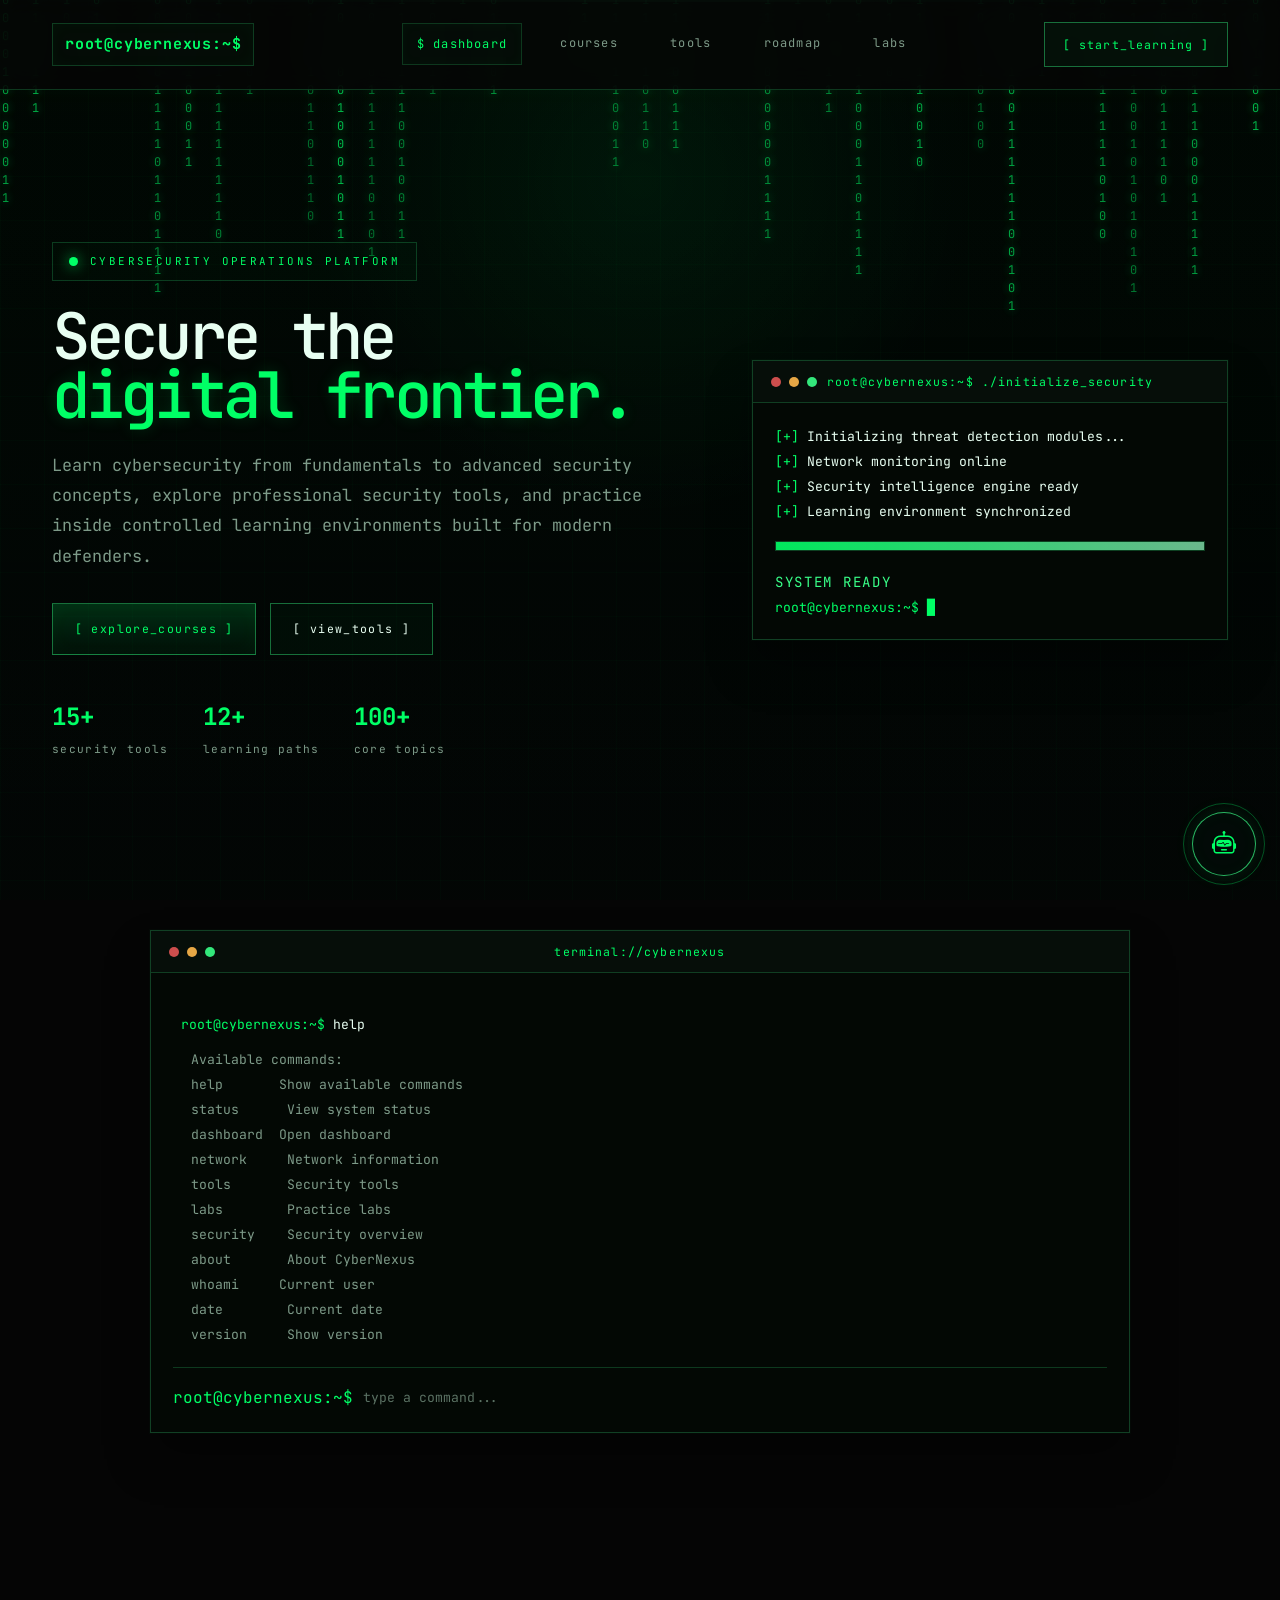
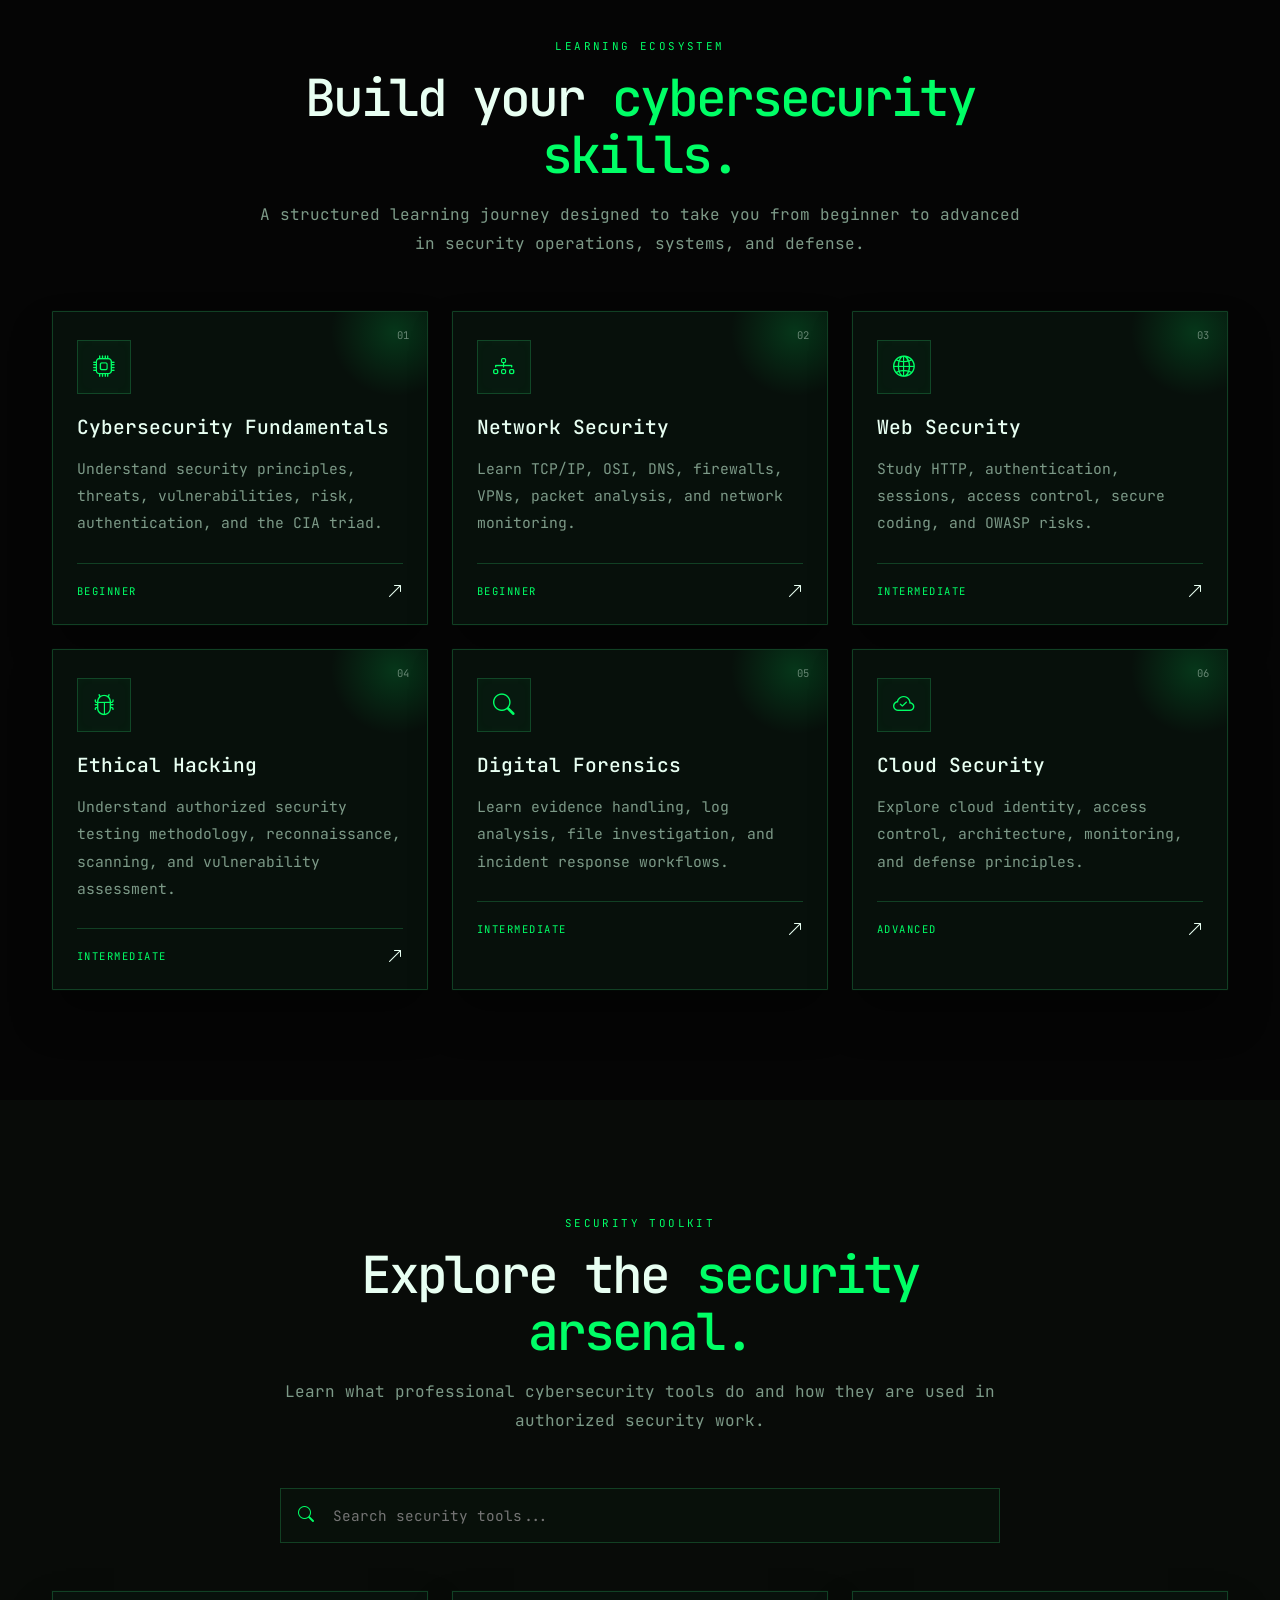
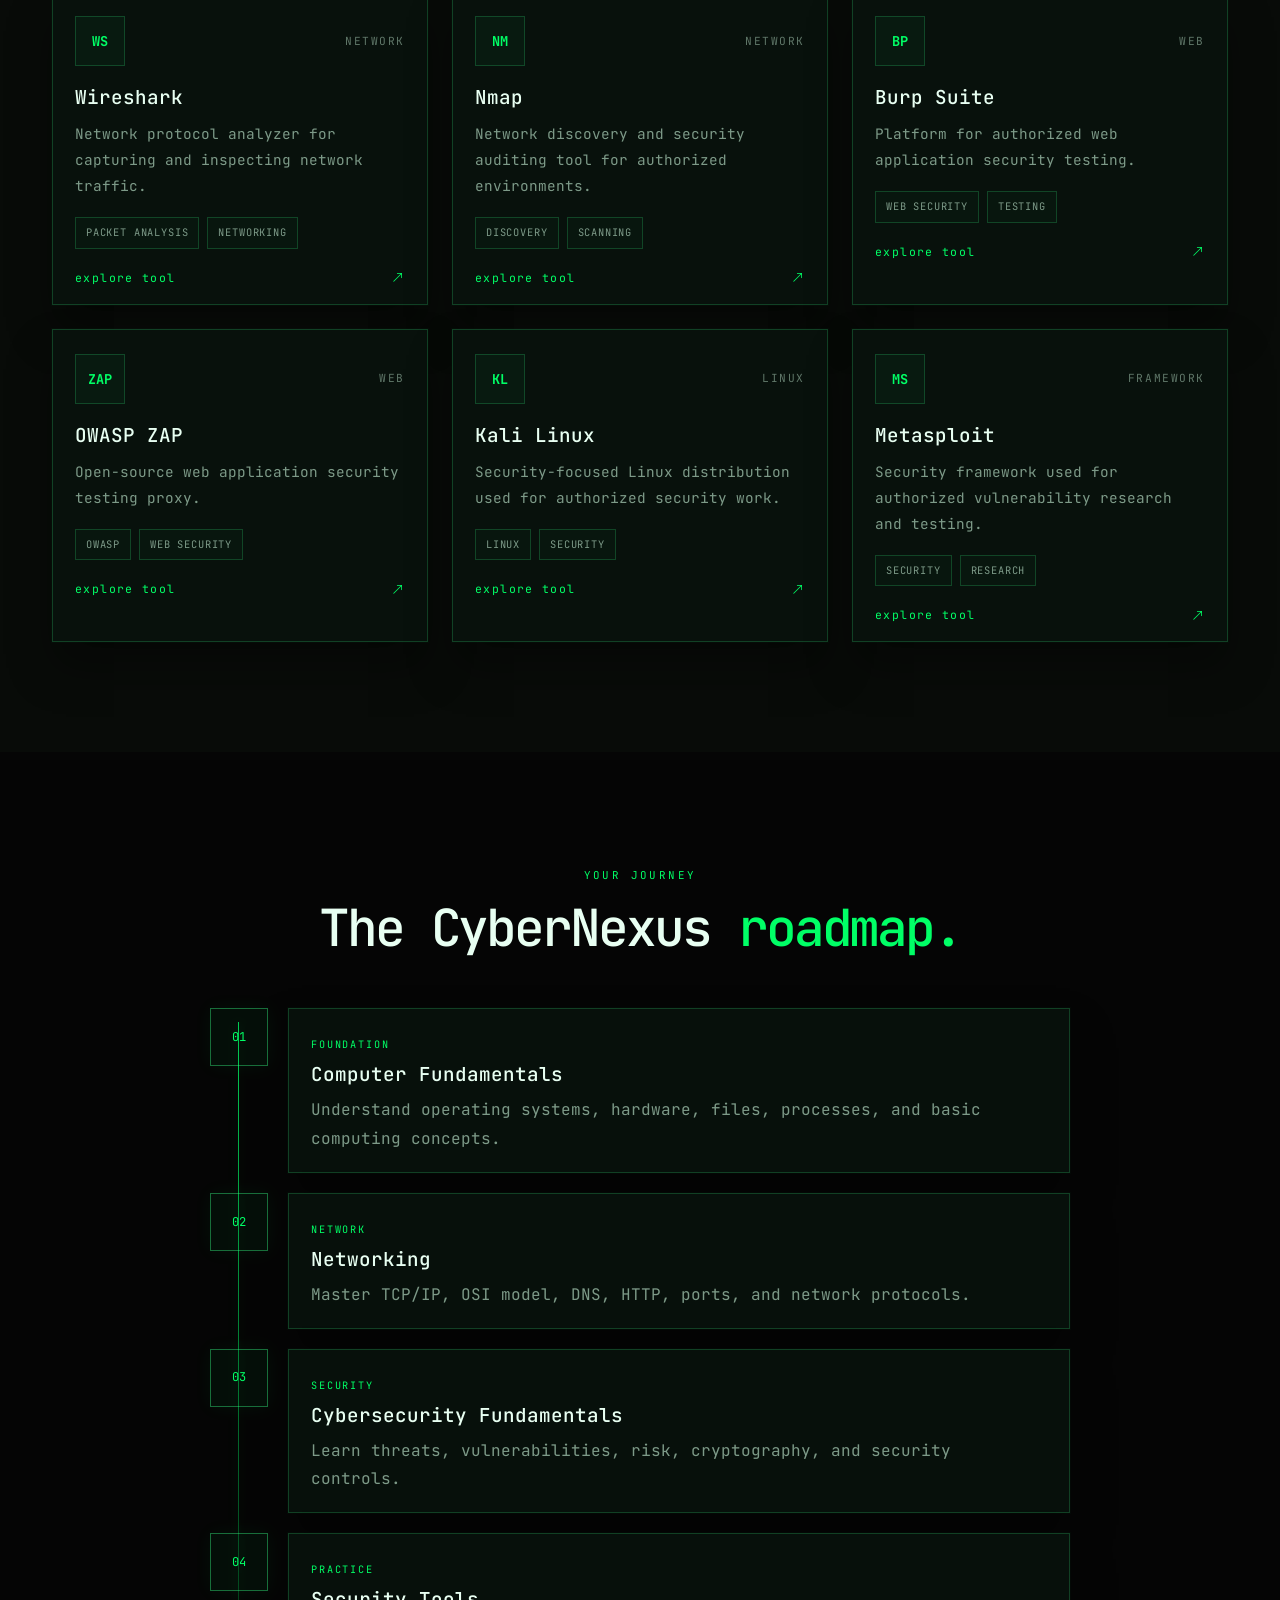
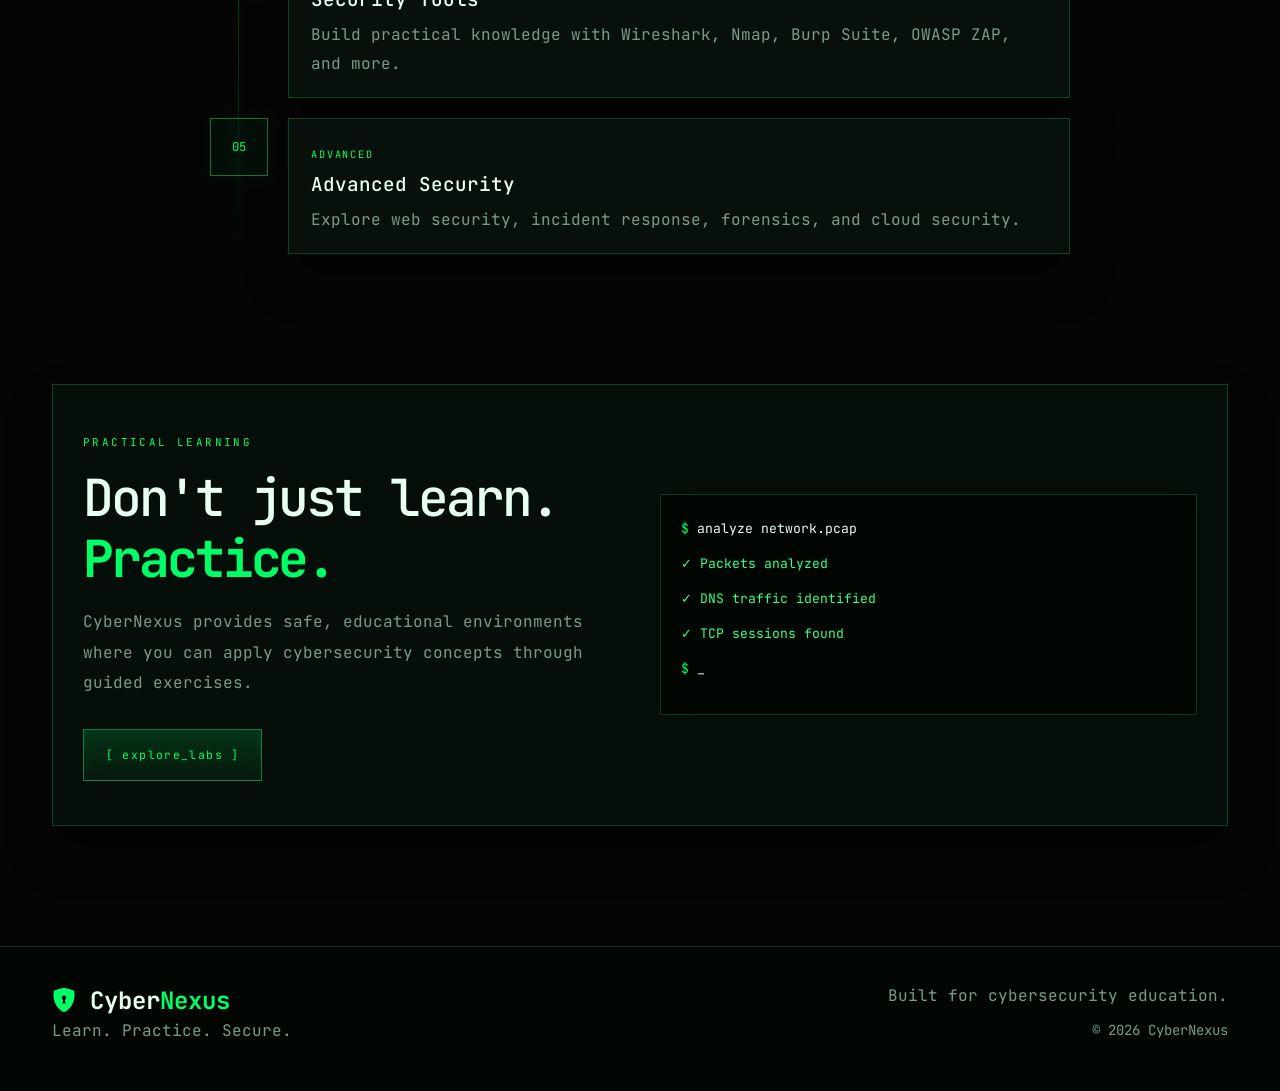
==== index.html @ 52efb556 "first commit" ====
﻿<!DOCTYPE html>
<html lang="en">

<head>
    <meta charset="UTF-8">
    <meta name="viewport" content="width=device-width, initial-scale=1.0">
    <title>CyberNexus | Cybersecurity Terminal</title>

    <link href="https://cdn.jsdelivr.net/npm/bootstrap@5.3.3/dist/css/bootstrap.min.css" rel="stylesheet">
    <link rel="stylesheet" href="https://cdn.jsdelivr.net/npm/bootstrap-icons@1.11.3/font/bootstrap-icons.min.css">
    <link rel="preconnect" href="https://fonts.googleapis.com">
    <link rel="preconnect" href="https://fonts.gstatic.com" crossorigin>
    <link href="https://fonts.googleapis.com/css2?family=JetBrains+Mono:wght@400;500;600;700;800&display=swap" rel="stylesheet">
    <link rel="stylesheet" href="style.css">
</head>

<body>
    <div id="binary-rain"></div>
    <div class="background-grid"></div>
    <div class="scan-line"></div>

    <div class="ai-bot-container">
        <button class="ai-bot-button" id="aiBotButton" aria-label="Open CyberNexus AI">
            <div class="bot-pulse"></div>
            <i class="bi bi-robot"></i>
        </button>

        <div class="ai-chat-box" id="aiChatBox">
            <div class="ai-header">
                <div class="ai-profile">
                    <div class="ai-avatar"><i class="bi bi-robot"></i></div>
                    <div>
                        <strong>CyberNexus AI</strong>
                        <small>● Online</small>
                    </div>
                </div>
                <button id="closeAI" aria-label="Close AI chat">×</button>
            </div>

            <div class="ai-messages" id="aiMessages">
                <div class="ai-message bot-message">
                    <div class="message-icon"><i class="bi bi-shield-check"></i></div>
                    <div>
                        <p>Hello, Cyber Warrior! 🛡️</p>
                        <span>I\'m CyberNexus AI. Ask me anything about cybersecurity.</span>
                    </div>
                </div>
            </div>

            <div class="ai-suggestions">
                <button type="button" onclick="askAI('What is cybersecurity?')">Cybersecurity?</button>
                <button type="button" onclick="askAI('Explain Wireshark')">Wireshark</button>
                <button type="button" onclick="askAI('What is ethical hacking?')">Ethical Hacking</button>
            </div>

            <div class="ai-input-area">
                <input type="text" id="aiInput" placeholder="Ask CyberNexus AI..." aria-label="Ask CyberNexus AI">
                <button type="button" onclick="sendAIMessage()" aria-label="Send message"><i class="bi bi-send-fill"></i></button>
            </div>
        </div>
    </div>

    <nav class="cyber-navbar navbar navbar-expand-lg fixed-top">
        <div class="container terminal-nav-shell">
            <a class="navbar-brand" href="#home" aria-label="CyberNexus home">
                <span class="brand-shell">root@cybernexus:~$</span>
            </a>

            <button class="navbar-toggler" type="button" data-bs-toggle="collapse" data-bs-target="#mainNav" aria-label="Toggle navigation">
                <i class="bi bi-terminal-fill"></i>
            </button>

            <div class="collapse navbar-collapse" id="mainNav">
                <ul class="navbar-nav mx-auto">
                    <li class="nav-item"><a class="nav-link active" href="#home">dashboard</a></li>
                    <li class="nav-item"><a class="nav-link" href="#courses">courses</a></li>
                    <li class="nav-item"><a class="nav-link" href="#tools">tools</a></li>
                    <li class="nav-item"><a class="nav-link" href="#roadmap">roadmap</a></li>
                    <li class="nav-item"><a class="nav-link" href="#labs">labs</a></li>
                </ul>

                <a href="#courses" class="nav-button">[ start_learning ]</a>
            </div>
        </div>
    </nav>

    <section id="home" class="hero">
        <div class="container">
            <div class="row align-items-center gy-5">
                <div class="col-lg-7 hero-content reveal">
                    <div class="status-badge">
                        <span class="status-dot"></span>
                        CYBERSECURITY OPERATIONS PLATFORM
                    </div>

                    <h1>
                        Secure the
                        <span class="gradient-text">digital frontier.</span>
                    </h1>

                    <p class="hero-description">
                        Learn cybersecurity from fundamentals to advanced security concepts, explore professional security tools,
                        and practice inside controlled learning environments built for modern defenders.
                    </p>

                    <div class="hero-buttons">
                        <a href="#courses" class="primary-button">[ explore_courses ]</a>
                        <a href="#tools" class="secondary-button">[ view_tools ]</a>
                    </div>

                    <div class="hero-trust">
                        <div><strong>15+</strong><span>security tools</span></div>
                        <div><strong>12+</strong><span>learning paths</span></div>
                        <div><strong>100+</strong><span>core topics</span></div>
                    </div>
                </div>

                <div class="col-lg-5 reveal">
                    <div class="console-shell">
                        <div class="console-header">
                            <div class="terminal-buttons">
                                <span></span>
                                <span></span>
                                <span></span>
                            </div>
                            <div class="terminal-title">root@cybernexus:~$ ./initialize_security</div>
                        </div>

                        <div class="console-body">
                            <div class="console-line"><span class="prompt">[+] </span>Initializing threat detection modules...</div>
                            <div class="console-line"><span class="prompt">[+] </span>Network monitoring online</div>
                            <div class="console-line"><span class="prompt">[+] </span>Security intelligence engine ready</div>
                            <div class="console-line"><span class="prompt">[+] </span>Learning environment synchronized</div>
                            <div class="console-progress"><span style="width: 100%;"></span></div>
                            <div class="console-line status-success">SYSTEM READY</div>
                            <div class="console-line prompt-row"><span class="prompt">root@cybernexus:~$</span><span class="cursor-block">█</span></div>
                        </div>
                    </div>
                </div>
            </div>
        </div>
    </section>

    <section class="terminal-section">
        <div class="container">
            <div class="command-panel reveal">
                <div class="panel-header">
                    <div class="terminal-buttons">
                        <span></span>
                        <span></span>
                        <span></span>
                    </div>
                    <div class="terminal-title">terminal://cybernexus</div>
                </div>

                <div class="panel-body">
                    <div id="commandOutput" class="command-output">
                        <div class="command-line"><span class="prompt">root@cybernexus:~$</span> help</div>
                        <div class="output-block">
                            <div>Available commands:</div>
                            <div>help &nbsp;&nbsp;&nbsp;&nbsp;&nbsp;&nbsp;Show available commands</div>
                            <div>status &nbsp;&nbsp;&nbsp;&nbsp;&nbsp;View system status</div>
                            <div>dashboard &nbsp;Open dashboard</div>
                            <div>network &nbsp;&nbsp;&nbsp;&nbsp;Network information</div>
                            <div>tools &nbsp;&nbsp;&nbsp;&nbsp;&nbsp;&nbsp;Security tools</div>
                            <div>labs &nbsp;&nbsp;&nbsp;&nbsp;&nbsp;&nbsp;&nbsp;Practice labs</div>
                            <div>security &nbsp;&nbsp;&nbsp;Security overview</div>
                            <div>about &nbsp;&nbsp;&nbsp;&nbsp;&nbsp;&nbsp;About CyberNexus</div>
                            <div>whoami &nbsp;&nbsp;&nbsp;&nbsp;Current user</div>
                            <div>date &nbsp;&nbsp;&nbsp;&nbsp;&nbsp;&nbsp;&nbsp;Current date</div>
                            <div>version &nbsp;&nbsp;&nbsp;&nbsp;Show version</div>
                        </div>
                    </div>

                    <div class="command-input-row">
                        <span class="prompt">root@cybernexus:~$</span>
                        <input id="terminalInput" type="text" aria-label="Terminal command input" placeholder="type a command...">
                    </div>
                </div>
            </div>
        </div>
    </section>

    <section id="courses" class="section">
        <div class="container">
            <div class="section-header reveal">
                <span>LEARNING ECOSYSTEM</span>
                <h2>Build your <span>cybersecurity skills.</span></h2>
                <p>A structured learning journey designed to take you from beginner to advanced in security operations, systems, and defense.</p>
            </div>

            <div class="row g-4">
                <div class="col-lg-4 col-md-6 reveal">
                    <article class="modern-card">
                        <div class="card-number">01</div>
                        <div class="card-icon"><i class="bi bi-cpu"></i></div>
                        <h3>Cybersecurity Fundamentals</h3>
                        <p>Understand security principles, threats, vulnerabilities, risk, authentication, and the CIA triad.</p>
                        <div class="card-footer"><span>Beginner</span><i class="bi bi-arrow-up-right"></i></div>
                    </article>
                </div>

                <div class="col-lg-4 col-md-6 reveal">
                    <article class="modern-card">
                        <div class="card-number">02</div>
                        <div class="card-icon"><i class="bi bi-diagram-3"></i></div>
                        <h3>Network Security</h3>
                        <p>Learn TCP/IP, OSI, DNS, firewalls, VPNs, packet analysis, and network monitoring.</p>
                        <div class="card-footer"><span>Beginner</span><i class="bi bi-arrow-up-right"></i></div>
                    </article>
                </div>

                <div class="col-lg-4 col-md-6 reveal">
                    <article class="modern-card">
                        <div class="card-number">03</div>
                        <div class="card-icon"><i class="bi bi-globe2"></i></div>
                        <h3>Web Security</h3>
                        <p>Study HTTP, authentication, sessions, access control, secure coding, and OWASP risks.</p>
                        <div class="card-footer"><span>Intermediate</span><i class="bi bi-arrow-up-right"></i></div>
                    </article>
                </div>

                <div class="col-lg-4 col-md-6 reveal">
                    <article class="modern-card">
                        <div class="card-number">04</div>
                        <div class="card-icon"><i class="bi bi-bug"></i></div>
                        <h3>Ethical Hacking</h3>
                        <p>Understand authorized security testing methodology, reconnaissance, scanning, and vulnerability assessment.</p>
                        <div class="card-footer"><span>Intermediate</span><i class="bi bi-arrow-up-right"></i></div>
                    </article>
                </div>

                <div class="col-lg-4 col-md-6 reveal">
                    <article class="modern-card">
                        <div class="card-number">05</div>
                        <div class="card-icon"><i class="bi bi-search"></i></div>
                        <h3>Digital Forensics</h3>
                        <p>Learn evidence handling, log analysis, file investigation, and incident response workflows.</p>
                        <div class="card-footer"><span>Intermediate</span><i class="bi bi-arrow-up-right"></i></div>
                    </article>
                </div>

                <div class="col-lg-4 col-md-6 reveal">
                    <article class="modern-card">
                        <div class="card-number">06</div>
                        <div class="card-icon"><i class="bi bi-cloud-check"></i></div>
                        <h3>Cloud Security</h3>
                        <p>Explore cloud identity, access control, architecture, monitoring, and defense principles.</p>
                        <div class="card-footer"><span>Advanced</span><i class="bi bi-arrow-up-right"></i></div>
                    </article>
                </div>
            </div>
        </div>
    </section>

    <section id="tools" class="section tools-section">
        <div class="container">
            <div class="section-header reveal">
                <span>SECURITY TOOLKIT</span>
                <h2>Explore the <span>security arsenal.</span></h2>
                <p>Learn what professional cybersecurity tools do and how they are used in authorized security work.</p>
            </div>

            <div class="tool-search reveal">
                <i class="bi bi-search"></i>
                <input type="text" id="toolSearch" placeholder="Search security tools..." onkeyup="searchTools()">
            </div>

            <div class="row g-4 mt-4" id="toolsContainer">
                <div class="col-lg-4 col-md-6 tool-item reveal">
                    <div class="tool-modern-card">
                        <div class="tool-header">
                            <div class="tool-logo blue">WS</div>
                            <span>NETWORK</span>
                        </div>
                        <h3>Wireshark</h3>
                        <p>Network protocol analyzer for capturing and inspecting network traffic.</p>
                        <div class="tool-tags"><span>Packet Analysis</span><span>Networking</span></div>
                        <a href="https://www.wireshark.org/" target="_blank" class="tool-link">Explore Tool <i class="bi bi-arrow-up-right"></i></a>
                    </div>
                </div>

                <div class="col-lg-4 col-md-6 tool-item reveal">
                    <div class="tool-modern-card">
                        <div class="tool-header">
                            <div class="tool-logo purple">NM</div>
                            <span>NETWORK</span>
                        </div>
                        <h3>Nmap</h3>
                        <p>Network discovery and security auditing tool for authorized environments.</p>
                        <div class="tool-tags"><span>Discovery</span><span>Scanning</span></div>
                        <a href="https://nmap.org/" target="_blank" class="tool-link">Explore Tool <i class="bi bi-arrow-up-right"></i></a>
                    </div>
                </div>

                <div class="col-lg-4 col-md-6 tool-item reveal">
                    <div class="tool-modern-card">
                        <div class="tool-header">
                            <div class="tool-logo orange">BP</div>
                            <span>WEB</span>
                        </div>
                        <h3>Burp Suite</h3>
                        <p>Platform for authorized web application security testing.</p>
                        <div class="tool-tags"><span>Web Security</span><span>Testing</span></div>
                        <a href="https://portswigger.net/burp" target="_blank" class="tool-link">Explore Tool <i class="bi bi-arrow-up-right"></i></a>
                    </div>
                </div>

                <div class="col-lg-4 col-md-6 tool-item reveal">
                    <div class="tool-modern-card">
                        <div class="tool-header">
                            <div class="tool-logo green">ZAP</div>
                            <span>WEB</span>
                        </div>
                        <h3>OWASP ZAP</h3>
                        <p>Open-source web application security testing proxy.</p>
                        <div class="tool-tags"><span>OWASP</span><span>Web Security</span></div>
                        <a href="https://www.zaproxy.org/" target="_blank" class="tool-link">Explore Tool <i class="bi bi-arrow-up-right"></i></a>
                    </div>
                </div>

                <div class="col-lg-4 col-md-6 tool-item reveal">
                    <div class="tool-modern-card">
                        <div class="tool-header">
                            <div class="tool-logo red">KL</div>
                            <span>LINUX</span>
                        </div>
                        <h3>Kali Linux</h3>
                        <p>Security-focused Linux distribution used for authorized security work.</p>
                        <div class="tool-tags"><span>Linux</span><span>Security</span></div>
                        <a href="https://www.kali.org/" target="_blank" class="tool-link">Explore Tool <i class="bi bi-arrow-up-right"></i></a>
                    </div>
                </div>

                <div class="col-lg-4 col-md-6 tool-item reveal">
                    <div class="tool-modern-card">
                        <div class="tool-header">
                            <div class="tool-logo pink">MS</div>
                            <span>FRAMEWORK</span>
                        </div>
                        <h3>Metasploit</h3>
                        <p>Security framework used for authorized vulnerability research and testing.</p>
                        <div class="tool-tags"><span>Security</span><span>Research</span></div>
                        <a href="https://www.metasploit.com/" target="_blank" class="tool-link">Explore Tool <i class="bi bi-arrow-up-right"></i></a>
                    </div>
                </div>
            </div>
        </div>
    </section>

    <section id="roadmap" class="section">
        <div class="container">
            <div class="section-header reveal">
                <span>YOUR JOURNEY</span>
                <h2>The CyberNexus <span>roadmap.</span></h2>
            </div>

            <div class="roadmap">
                <div class="road-line"></div>

                <div class="road-item reveal">
                    <div class="road-number">01</div>
                    <div class="road-content">
                        <span>FOUNDATION</span>
                        <h3>Computer Fundamentals</h3>
                        <p>Understand operating systems, hardware, files, processes, and basic computing concepts.</p>
                    </div>
                </div>

                <div class="road-item reveal">
                    <div class="road-number">02</div>
                    <div class="road-content">
                        <span>NETWORK</span>
                        <h3>Networking</h3>
                        <p>Master TCP/IP, OSI model, DNS, HTTP, ports, and network protocols.</p>
                    </div>
                </div>

                <div class="road-item reveal">
                    <div class="road-number">03</div>
                    <div class="road-content">
                        <span>SECURITY</span>
                        <h3>Cybersecurity Fundamentals</h3>
                        <p>Learn threats, vulnerabilities, risk, cryptography, and security controls.</p>
                    </div>
                </div>

                <div class="road-item reveal">
                    <div class="road-number">04</div>
                    <div class="road-content">
                        <span>PRACTICE</span>
                        <h3>Security Tools</h3>
                        <p>Build practical knowledge with Wireshark, Nmap, Burp Suite, OWASP ZAP, and more.</p>
                    </div>
                </div>

                <div class="road-item reveal">
                    <div class="road-number">05</div>
                    <div class="road-content">
                        <span>ADVANCED</span>
                        <h3>Advanced Security</h3>
                        <p>Explore web security, incident response, forensics, and cloud security.</p>
                    </div>
                </div>
            </div>
        </div>
    </section>

    <section id="labs" class="labs-section">
        <div class="container">
            <div class="lab-box reveal">
                <div class="lab-content">
                    <span>PRACTICAL LEARNING</span>
                    <h2>Don't just learn. <strong>Practice.</strong></h2>
                    <p>CyberNexus provides safe, educational environments where you can apply cybersecurity concepts through guided exercises.</p>
                    <a href="#" class="primary-button">[ explore_labs ]</a>
                </div>

                <div class="lab-visual">
                    <div class="lab-terminal">
                        <div class="lab-line"><span>$</span> analyze network.pcap</div>
                        <div class="lab-line success">✓ Packets analyzed</div>
                        <div class="lab-line success">✓ DNS traffic identified</div>
                        <div class="lab-line success">✓ TCP sessions found</div>
                        <div class="lab-line"><span>$</span> _</div>
                    </div>
                </div>
            </div>
        </div>
    </section>

    <footer>
        <div class="container">
            <div class="row align-items-center">
                <div class="col-lg-6">
                    <div class="footer-brand"><i class="bi bi-shield-lock-fill"></i> Cyber<span>Nexus</span></div>
                    <p>Learn. Practice. Secure.</p>
                </div>

                <div class="col-lg-6 text-lg-end">
                    <p class="footer-note">Built for cybersecurity education.</p>
                    <small>© 2026 CyberNexus</small>
                </div>
            </div>
        </div>
    </footer>

    <script src="https://cdn.jsdelivr.net/npm/bootstrap@5.3.3/dist/js/bootstrap.bundle.min.js"></script>
    <script src="script.js"></script>
</body>
</html>
---- style.css ----
﻿:root {
    --bg: #050505;
    --bg-soft: #0b120d;
    --panel: rgba(8, 15, 11, 0.9);
    --panel-strong: rgba(10, 18, 12, 0.96);
    --panel-alt: rgba(14, 23, 15, 0.82);
    --green: #00ff66;
    --green-strong: #39ff88;
    --green-soft: #99ffbc;
    --muted: #7d9a88;
    --text: #e8fff2;
    --line: rgba(57, 255, 136, 0.2);
    --line-strong: rgba(57, 255, 136, 0.4);
    --warning: #ffb84d;
    --error: #ff5f5f;
    --info: #7ad7ff;
    --shadow: rgba(0, 255, 102, 0.08);
}

* { box-sizing: border-box; }

html { scroll-behavior: smooth; }

body {
    margin: 0;
    background: var(--bg);
    color: var(--text);
    font-family: "JetBrains Mono", "SFMono-Regular", Consolas, monospace;
    overflow-x: hidden;
    cursor: auto;
}

body::before {
    content: "";
    position: fixed;
    inset: 0;
    background: linear-gradient(rgba(0, 255, 102, 0.02), rgba(0, 255, 102, 0.005));
    pointer-events: none;
    z-index: -3;
}

a, button, input { font: inherit; }
a { text-decoration: none; }
img { max-width: 100%; }

h1, h2, h3, h4, h5, h6 {
    font-family: "JetBrains Mono", monospace;
    margin: 0;
}

p { margin: 0; }

#binary-rain {
    position: fixed;
    inset: 0;
    overflow: hidden;
    pointer-events: none;
    z-index: -5;
    opacity: 0.8;
    background:
        radial-gradient(circle at 50% 20%, rgba(0, 255, 102, 0.08), transparent 35%),
        linear-gradient(180deg, rgba(1, 4, 2, 0.95), rgba(4, 8, 6, 0.88));
}

.binary-column {
    position: absolute;
    top: -35vh;
    width: 12px;
    color: rgba(0, 255, 102, 0.9);
    font-size: 12px;
    line-height: 18px;
    letter-spacing: 0.08em;
    text-align: center;
    text-shadow: 0 0 8px rgba(0, 255, 102, 0.6), 0 0 18px rgba(0, 255, 102, 0.25);
    animation: binaryFall linear infinite;
    filter: blur(0.1px);
    user-select: none;
    white-space: nowrap;
}

@keyframes binaryFall {
    0% {
        transform: translateY(-30vh);
        opacity: 0;
    }
    10% {
        opacity: 0.9;
    }
    100% {
        transform: translateY(120vh);
        opacity: 0;
    }
}

.background-grid {
    position: fixed;
    inset: 0;
    background-image:
        linear-gradient(rgba(0, 255, 102, 0.018) 1px, transparent 1px),
        linear-gradient(90deg, rgba(0, 255, 102, 0.018) 1px, transparent 1px);
    background-size: 44px 44px;
    pointer-events: none;
    z-index: -4;
}

.scan-line {
    position: fixed;
    left: 0;
    width: 100%;
    height: 2px;
    background: linear-gradient(90deg, transparent, rgba(57, 255, 136, 0.8), transparent);
    opacity: 0.3;
    pointer-events: none;
    z-index: 30;
    animation: scanScreen 10s linear infinite;
}

@keyframes scanScreen {
    0% { top: -10%; }
    100% { top: 110%; }
}

.container { max-width: 1200px; }

.cyber-navbar {
    padding: 18px 0;
    background: rgba(5, 5, 5, 0.8);
    border-bottom: 1px solid var(--line);
    backdrop-filter: blur(14px);
    box-shadow: 0 0 20px rgba(0, 255, 102, 0.03);
}

.terminal-nav-shell { display: flex; align-items: center; }

.navbar-brand {
    display: inline-flex;
    align-items: center;
    color: var(--text);
    font-weight: 700;
    letter-spacing: 0.04em;
    min-width: 210px;
}

.brand-shell {
    color: var(--green);
    font-size: 0.94rem;
    padding: 9px 12px;
    border: 1px solid var(--line);
    background: rgba(0, 255, 102, 0.025);
    box-shadow: inset 0 0 16px rgba(0, 255, 102, 0.03);
    white-space: nowrap;
}

.navbar-toggler {
    border: 1px solid var(--line);
    color: var(--green);
    background: rgba(0, 255, 102, 0.02);
}

.navbar-toggler:focus { box-shadow: 0 0 0 0.25rem rgba(57, 255, 136, 0.15); }

.navbar-nav { gap: 0.55rem; }

.nav-link {
    position: relative;
    color: var(--muted) !important;
    text-transform: lowercase;
    padding: 0.7rem 0.85rem !important;
    font-size: 0.75rem;
    letter-spacing: 0.1em;
    transition: 0.2s ease;
}

.nav-link::before {
    content: "$ ";
    opacity: 0;
    color: var(--green);
    transition: 0.2s ease;
}

.nav-link:hover,
.nav-link.active {
    color: var(--green) !important;
    background: rgba(0, 255, 102, 0.02);
    border: 1px solid rgba(57, 255, 136, 0.18);
    box-shadow: inset 0 0 12px rgba(0, 255, 102, 0.03);
}

.nav-link:hover::before,
.nav-link.active::before { opacity: 1; }

.nav-button {
    display: inline-flex;
    align-items: center;
    justify-content: center;
    border: 1px solid var(--line-strong);
    padding: 0.8rem 1.1rem;
    background: rgba(0, 255, 102, 0.04);
    color: var(--green);
    font-size: 0.72rem;
    letter-spacing: 0.1em;
    text-transform: lowercase;
    transition: 0.2s ease;
    white-space: nowrap;
}

.nav-button:hover {
    color: var(--green-strong);
    box-shadow: 0 0 18px rgba(0, 255, 102, 0.12);
    transform: translateY(-1px);
}

.hero {
    min-height: 100vh;
    display: flex;
    align-items: center;
    padding-top: 130px;
    padding-bottom: 30px;
}

.hero-content { position: relative; z-index: 1; }

.status-badge {
    display: inline-flex;
    align-items: center;
    gap: 12px;
    padding: 10px 16px;
    border: 1px solid var(--line);
    background: rgba(0, 255, 102, 0.02);
    color: var(--green);
    font-size: 0.68rem;
    letter-spacing: 0.22em;
    text-transform: uppercase;
}

.status-dot {
    width: 9px;
    height: 9px;
    border-radius: 50%;
    background: var(--green);
    box-shadow: 0 0 14px rgba(0, 255, 102, 0.8);
    animation: pulse 1.8s infinite;
}

@keyframes pulse {
    0%, 100% { transform: scale(1); opacity: 1; }
    50% { transform: scale(1.4); opacity: 0.75; }
}

.hero h1 {
    margin-top: 26px;
    font-size: clamp(3rem, 5vw, 5.2rem);
    line-height: 0.93;
    letter-spacing: -0.06em;
    max-width: 650px;
}

.gradient-text {
    display: block;
    color: var(--green);
    text-shadow: 0 0 16px rgba(0, 255, 102, 0.18);
}

.hero-description {
    max-width: 620px;
    margin-top: 24px;
    color: var(--muted);
    font-size: 1.05rem;
    line-height: 1.8;
}

.hero-buttons {
    display: flex;
    flex-wrap: wrap;
    gap: 14px;
    margin-top: 32px;
}

.primary-button,
.secondary-button {
    display: inline-flex;
    align-items: center;
    justify-content: center;
    min-height: 52px;
    padding: 0.9rem 1.35rem;
    border: 1px solid var(--line-strong);
    font-size: 0.72rem;
    letter-spacing: 0.12em;
    text-transform: lowercase;
    transition: 0.2s ease;
    background: rgba(0, 255, 102, 0.03);
}

.primary-button {
    background: linear-gradient(180deg, rgba(0, 255, 102, 0.16), rgba(0, 255, 102, 0.04));
    color: var(--green);
    box-shadow: inset 0 0 18px rgba(0, 255, 102, 0.04);
}

.secondary-button { color: var(--text); }

.primary-button:hover,
.secondary-button:hover {
    transform: translateY(-2px);
    border-color: var(--green);
    box-shadow: 0 0 18px rgba(0, 255, 102, 0.13);
    color: var(--green);
}

.hero-trust {
    display: flex;
    flex-wrap: wrap;
    gap: 34px;
    margin-top: 44px;
}

.hero-trust div {
    display: flex;
    flex-direction: column;
    gap: 6px;
}

.hero-trust strong {
    color: var(--green);
    font-size: 1.5rem;
}

.hero-trust span {
    color: var(--muted);
    font-size: 0.7rem;
    letter-spacing: 0.12em;
    text-transform: lowercase;
}

.console-shell,
.command-panel,
.modern-card,
.tool-modern-card,
.lab-box,
.road-content {
    border: 1px solid var(--line);
    background: rgba(9, 19, 13, 0.86);
    box-shadow: 0 0 0 1px rgba(0, 255, 102, 0.02), 0 26px 40px rgba(0, 0, 0, 0.35);
}

.console-shell {
    max-width: 560px;
    margin-left: auto;
    overflow: hidden;
}

.console-header,
.panel-header {
    position: relative;
    display: flex;
    align-items: center;
    justify-content: center;
    padding: 12px 18px;
    border-bottom: 1px solid var(--line);
    background: rgba(7, 14, 10, 0.96);
}

.terminal-buttons {
    position: absolute;
    left: 18px;
    display: flex;
    gap: 8px;
}

.terminal-buttons span {
    width: 10px;
    height: 10px;
    border-radius: 50%;
    background: rgba(57, 255, 136, 0.35);
}

.terminal-buttons span:nth-child(1) { background: rgba(255, 95, 95, 0.8); }
.terminal-buttons span:nth-child(2) { background: rgba(255, 184, 77, 0.9); }
.terminal-buttons span:nth-child(3) { background: rgba(57, 255, 136, 0.9); }

.terminal-title {
    color: var(--green);
    font-size: 0.72rem;
    letter-spacing: 0.1em;
    text-transform: lowercase;
}

.console-body,
.panel-body {
    padding: 22px 22px 18px;
    background: rgba(3, 7, 4, 0.9);
}

.console-line,
.command-line,
.output-block,
.lab-line {
    color: var(--text);
    font-size: 0.82rem;
    line-height: 1.9;
}

.prompt,
.command-line .prompt { color: var(--green); }

.console-line.status-success {
    color: var(--green-strong);
    font-size: 0.88rem;
    letter-spacing: 0.12em;
    text-transform: uppercase;
}

.console-progress {
    margin: 16px 0 18px;
    width: 100%;
    height: 10px;
    border: 1px solid var(--line);
    background: rgba(0, 255, 102, 0.03);
    overflow: hidden;
}

.console-progress span {
    display: block;
    height: 100%;
    background: linear-gradient(90deg, rgba(0, 255, 102, 0.9), rgba(150, 255, 197, 0.7));
    box-shadow: 0 0 15px rgba(0, 255, 102, 0.24);
}

.prompt-row {
    display: flex;
    align-items: center;
    gap: 8px;
}

.cursor-block {
    display: inline-block;
    color: var(--green);
    font-weight: 700;
    animation: blink 1s steps(1) infinite;
}

@keyframes blink { 50% { opacity: 0; } }

.terminal-section { padding: 30px 0 90px; }

.command-panel {
    max-width: 980px;
    margin: 0 auto;
    overflow: hidden;
}

.command-output {
    min-height: 210px;
    padding: 18px 8px 10px;
    color: var(--text);
}

.output-block {
    margin-top: 10px;
    padding-left: 10px;
    color: var(--muted);
}

.command-input-row {
    display: flex;
    align-items: center;
    gap: 10px;
    border-top: 1px solid var(--line);
    padding-top: 14px;
    margin-top: 10px;
}

.command-input-row input {
    flex: 1;
    background: transparent;
    border: none;
    outline: none;
    color: var(--text);
    font-size: 0.82rem;
    padding: 6px 0;
}

.command-input-row input::placeholder { color: rgba(125, 154, 136, 0.72); }

.section { padding: 110px 0; }

.section-header {
    max-width: 760px;
    margin: 0 auto 52px;
    text-align: center;
}

.section-header > span {
    display: inline-block;
    color: var(--green);
    font-size: 0.68rem;
    letter-spacing: 0.22em;
    text-transform: uppercase;
    margin-bottom: 16px;
}

.section-header h2 {
    font-size: clamp(2.1rem, 4vw, 3.4rem);
    letter-spacing: -0.06em;
    line-height: 1.1;
}

.section-header h2 span { color: var(--green); }

.section-header p {
    margin-top: 18px;
    color: var(--muted);
    line-height: 1.8;
    font-size: 1rem;
}

.modern-card {
    position: relative;
    height: 100%;
    padding: 28px 24px 20px;
    border-radius: 1px;
    overflow: hidden;
    transition: 0.25s ease;
}

.modern-card:hover,
.tool-modern-card:hover,
.lab-box:hover {
    border-color: var(--line-strong);
    box-shadow: 0 0 0 1px rgba(0, 255, 102, 0.05), 0 20px 30px rgba(0, 0, 0, 0.28);
    transform: translateY(-2px);
}

.modern-card::before {
    content: "";
    position: absolute;
    top: -50px;
    right: -38px;
    width: 140px;
    height: 140px;
    background: radial-gradient(circle, rgba(0, 255, 102, 0.16), transparent 65%);
    pointer-events: none;
}

.card-number {
    position: absolute;
    top: 16px;
    right: 18px;
    font-size: 0.66rem;
    color: rgba(125, 154, 136, 0.8);
}

.card-icon {
    width: 54px;
    height: 54px;
    display: flex;
    align-items: center;
    justify-content: center;
    background: rgba(0, 255, 102, 0.04);
    border: 1px solid var(--line);
    color: var(--green);
    font-size: 1.35rem;
    box-shadow: inset 0 0 10px rgba(0, 255, 102, 0.03);
}

.modern-card h3 {
    margin-top: 22px;
    font-size: 1.22rem;
    color: var(--text);
}

.modern-card p {
    margin-top: 16px;
    color: var(--muted);
    line-height: 1.85;
    font-size: 0.92rem;
}

.card-footer {
    display: flex;
    justify-content: space-between;
    align-items: center;
    margin-top: 26px;
    padding-top: 16px;
    border-top: 1px solid var(--line);
}

.card-footer span {
    color: var(--green);
    font-size: 0.66rem;
    letter-spacing: 0.14em;
    text-transform: uppercase;
}

.tools-section { background: rgba(10, 15, 11, 0.72); }

.tool-search {
    position: relative;
    max-width: 720px;
    margin: 0 auto;
}

.tool-search i {
    position: absolute;
    left: 18px;
    top: 50%;
    transform: translateY(-50%);
    color: var(--green);
}

.tool-search input {
    width: 100%;
    border: 1px solid var(--line);
    background: rgba(0, 255, 102, 0.02);
    color: var(--text);
    padding: 16px 18px 16px 52px;
    outline: none;
    font-size: 0.9rem;
}

.tool-search input:focus {
    border-color: var(--line-strong);
    box-shadow: 0 0 0 1px rgba(0, 255, 102, 0.08);
}

.tool-modern-card {
    height: 100%;
    padding: 24px 22px 18px;
    transition: 0.25s ease;
}

.tool-header {
    display: flex;
    align-items: center;
    justify-content: space-between;
    gap: 12px;
}

.tool-header > span {
    color: rgba(125, 154, 136, 0.75);
    font-size: 0.7rem;
    letter-spacing: 0.14em;
}

.tool-logo {
    width: 50px;
    height: 50px;
    display: flex;
    align-items: center;
    justify-content: center;
    border: 1px solid var(--line);
    background: rgba(0, 255, 102, 0.04);
    color: var(--green);
    font-size: 0.85rem;
    font-weight: 700;
}

.tool-modern-card h3 { margin-top: 20px; font-size: 1.2rem; }

.tool-modern-card p {
    margin-top: 12px;
    color: var(--muted);
    line-height: 1.8;
    font-size: 0.9rem;
}

.tool-tags {
    display: flex;
    flex-wrap: wrap;
    gap: 8px;
    margin-top: 18px;
}

.tool-tags span {
    padding: 7px 10px;
    border: 1px solid var(--line);
    background: rgba(0, 255, 102, 0.02);
    color: var(--muted);
    font-size: 0.65rem;
    letter-spacing: 0.08em;
    text-transform: uppercase;
}

.tool-link {
    display: flex;
    justify-content: space-between;
    align-items: center;
    margin-top: 20px;
    color: var(--green);
    font-size: 0.72rem;
    letter-spacing: 0.12em;
    text-transform: lowercase;
}

.roadmap {
    position: relative;
    max-width: 860px;
    margin: 0 auto;
}

.road-line {
    position: absolute;
    left: 28px;
    top: 14px;
    bottom: 14px;
    width: 1px;
    background: linear-gradient(180deg, rgba(0, 255, 102, 0.8), transparent);
    box-shadow: 0 0 12px rgba(0, 255, 102, 0.22);
}

.road-item {
    display: flex;
    gap: 20px;
    position: relative;
    margin-bottom: 20px;
}

.road-number {
    position: relative;
    z-index: 1;
    min-width: 58px;
    height: 58px;
    display: flex;
    align-items: center;
    justify-content: center;
    border: 1px solid var(--line-strong);
    background: rgba(0, 255, 102, 0.04);
    color: var(--green);
    font-size: 0.76rem;
    box-shadow: 0 0 18px rgba(0, 255, 102, 0.05);
}

.road-content {
    flex: 1;
    padding: 22px 22px 18px;
}

.road-content > span {
    color: var(--green);
    font-size: 0.64rem;
    letter-spacing: 0.18em;
    text-transform: uppercase;
}

.road-content h3 { margin-top: 8px; font-size: 1.2rem; }

.road-content p {
    margin-top: 10px;
    color: var(--muted);
    line-height: 1.8;
}

.labs-section { padding-bottom: 120px; }

.lab-box {
    display: flex;
    align-items: center;
    gap: 40px;
    padding: 44px 30px;
    background: rgba(7, 16, 10, 0.9);
}

.lab-content { flex: 1; }

.lab-content > span {
    display: inline-block;
    color: var(--green);
    font-size: 0.68rem;
    letter-spacing: 0.22em;
    text-transform: uppercase;
}

.lab-content h2 {
    margin-top: 14px;
    font-size: clamp(2.1rem, 4vw, 3.3rem);
    letter-spacing: -0.06em;
}

.lab-content h2 strong { color: var(--green); }

.lab-content p {
    margin: 18px 0 30px;
    color: var(--muted);
    line-height: 1.9;
}

.lab-visual { flex: 1; }

.lab-terminal {
    padding: 22px 20px;
    background: rgba(2, 6, 4, 0.95);
    border: 1px solid var(--line);
    box-shadow: inset 0 0 20px rgba(0, 255, 102, 0.02);
}

.lab-line {
    color: var(--text);
    margin-bottom: 10px;
    font-size: 0.82rem;
}

.lab-line span { color: var(--green); }
.lab-line.success { color: var(--green-strong); }

footer {
    padding: 36px 0 48px;
    border-top: 1px solid var(--line);
    background: rgba(3, 7, 4, 0.96);
}

.footer-brand {
    color: var(--text);
    font-size: 1.5rem;
    font-weight: 700;
}

.footer-brand i { color: var(--green); }
.footer-brand span { color: var(--green); }

footer p,
footer small { color: var(--muted); }

.footer-note { margin-bottom: 10px; }

.reveal {
    opacity: 0;
    transform: translateY(18px);
    transition: opacity 0.7s ease, transform 0.7s ease;
}

.reveal.show {
    opacity: 1;
    transform: translateY(0);
}

.ai-bot-container {
    position: fixed;
    right: 24px;
    bottom: 24px;
    z-index: 2000;
}

.ai-bot-button {
    position: relative;
    width: 64px;
    height: 64px;
    border-radius: 50%;
    border: 1px solid rgba(57, 255, 136, 0.7);
    background: rgba(3, 11, 8, 0.92);
    color: var(--green);
    font-size: 1.5rem;
    box-shadow: 0 0 18px rgba(0, 255, 102, 0.12), inset 0 0 16px rgba(0, 255, 102, 0.03);
}

.bot-pulse {
    position: absolute;
    inset: -10px;
    border-radius: 50%;
    border: 1px solid rgba(0, 255, 102, 0.3);
    animation: botPulse 2s infinite;
}

@keyframes botPulse {
    0% { transform: scale(0.8); opacity: 1; }
    100% { transform: scale(1.35); opacity: 0; }
}

.ai-chat-box {
    position: absolute;
    right: 0;
    bottom: 82px;
    width: 350px;
    max-width: calc(100vw - 32px);
    height: 470px;
    background: rgba(2, 8, 4, 0.96);
    border: 1px solid rgba(57, 255, 136, 0.35);
    box-shadow: 0 0 25px rgba(0, 255, 102, 0.08); 
    display: none;
    flex-direction: column;
    overflow: hidden;
}

.ai-chat-box.active { display: flex; }

.ai-header {
    display: flex;
    justify-content: space-between;
    align-items: center;
    padding: 14px 16px;
    border-bottom: 1px solid rgba(57, 255, 136, 0.12);
    background: rgba(0, 255, 102, 0.025);
}

.ai-profile { display: flex; align-items: center; gap: 10px; }
.ai-avatar {
    width: 38px;
    height: 38px;
    display: flex;
    align-items: center;
    justify-content: center;
    border-radius: 10px;
    border: 1px solid rgba(57, 255, 136, 0.22);
    background: rgba(0, 255, 102, 0.06);
    color: var(--green);
}

.ai-profile strong { display: block; font-size: 0.8rem; }
.ai-profile small { color: var(--green); font-size: 0.6rem; }
.ai-header button {
    background: none;
    border: none;
    color: rgba(125, 154, 136, 0.9);
    font-size: 1.4rem;
    cursor: pointer;
}

.ai-messages {
    flex: 1;
    overflow-y: auto;
    padding: 18px 16px;
}

.ai-message {
    display: flex;
    gap: 10px;
    margin-bottom: 18px;
}

.message-icon {
    min-width: 28px;
    height: 28px;
    display: flex;
    align-items: center;
    justify-content: center;
    border-radius: 8px;
    background: rgba(0, 255, 102, 0.06);
    border: 1px solid rgba(57, 255, 136, 0.15);
    color: var(--green);
}

.bot-message p {
    margin: 0 0 4px;
    color: var(--text);
    font-size: 0.74rem;
}

.bot-message span {
    color: var(--muted);
    font-size: 0.7rem;
    line-height: 1.6;
}

.user-message { justify-content: flex-end; }
.user-message div {
    max-width: 80%;
    padding: 10px 12px;
    border: 1px solid rgba(57, 255, 136, 0.14);
    background: rgba(0, 255, 102, 0.06);
    border-radius: 10px;
    color: var(--text);
    font-size: 0.7rem;
}

.ai-suggestions {
    display: flex;
    gap: 6px;
    overflow-x: auto;
    padding: 0 12px 10px;
}

.ai-suggestions button {
    white-space: nowrap;
    border: 1px solid rgba(57, 255, 136, 0.18);
    background: rgba(0, 255, 102, 0.02);
    color: var(--muted);
    border-radius: 18px;
    padding: 7px 10px;
    font-size: 0.64rem;
}

.ai-input-area {
    display: flex;
    padding: 12px;
    border-top: 1px solid rgba(57, 255, 136, 0.12);
    gap: 8px;
}

.ai-input-area input {
    flex: 1;
    border: 1px solid rgba(57, 255, 136, 0.12);
    background: rgba(0, 255, 102, 0.02);
    color: var(--text);
    padding: 10px 12px;
    font-size: 0.72rem;
    outline: none;
}

.ai-input-area button {
    width: 42px;
    border: 1px solid rgba(57, 255, 136, 0.2);
    background: var(--green);
    color: #001b09;
    border-radius: 8px;
}

@media (max-width: 991px) {
    .navbar-collapse {
        margin-top: 18px;
        padding: 18px 12px;
        border: 1px solid var(--line);
        background: rgba(8, 14, 10, 0.96);
    }

    .navbar-nav { margin-bottom: 12px; }

    .hero {
        padding-top: 150px;
        text-align: center;
    }

    .hero-description,
    .hero-trust {
        justify-content: center;
        margin-left: auto;
        margin-right: auto;
    }

    .hero-buttons { justify-content: center; }
    .console-shell { margin: 0 auto; }
    .lab-box {
        flex-direction: column;
        text-align: center;
    }
}

@media (max-width: 600px) {
    .hero h1 { font-size: 2.7rem; }
    .hero-buttons { flex-direction: column; }
    .primary-button,
    .secondary-button,
    .nav-button { width: 100%; }
    .hero-trust { gap: 18px; justify-content: center; }
    .terminal-title { font-size: 0.6rem; }
    .command-line,
    .console-line,
    .output-block,
    .lab-line { font-size: 0.74rem; }
    .section { padding: 86px 0; }
}

@media (prefers-reduced-motion: reduce) {
    * {
        animation: none !important;
        transition: none !important;
        scroll-behavior: auto !important;
    }
}
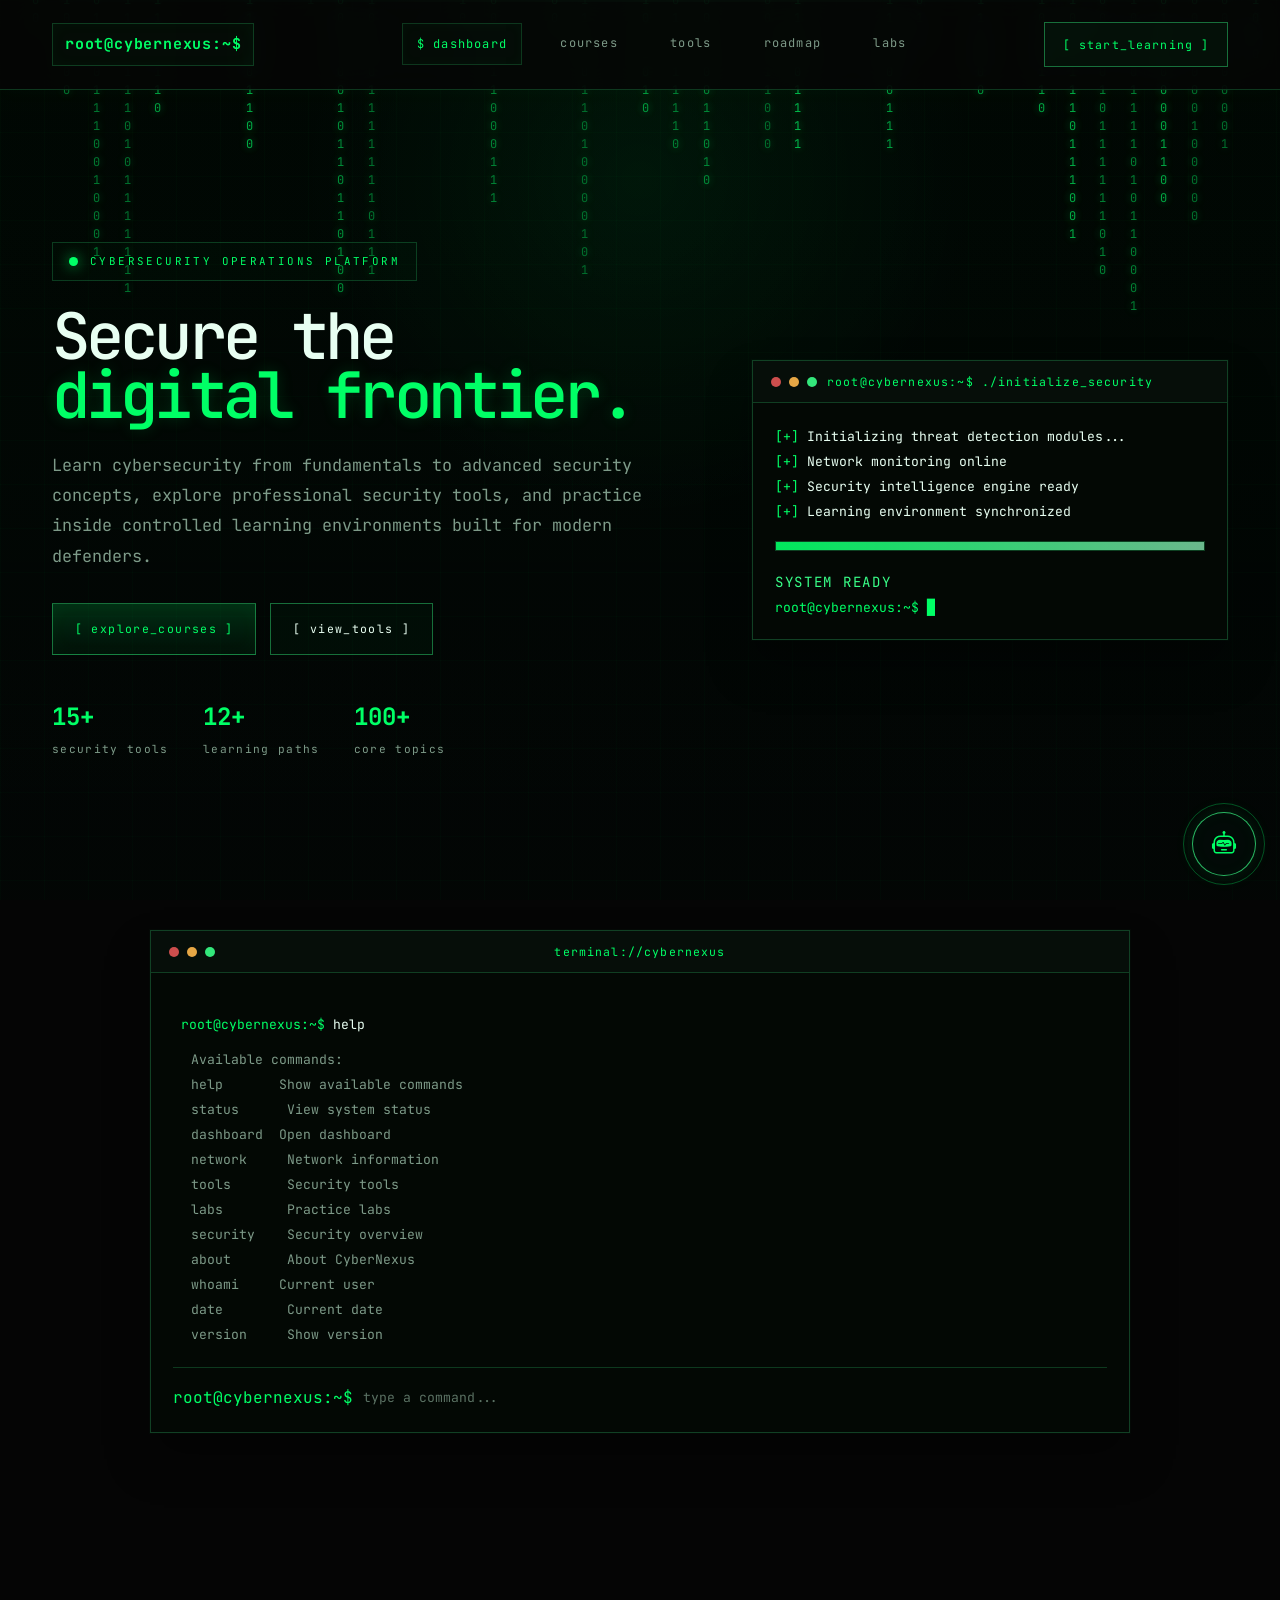
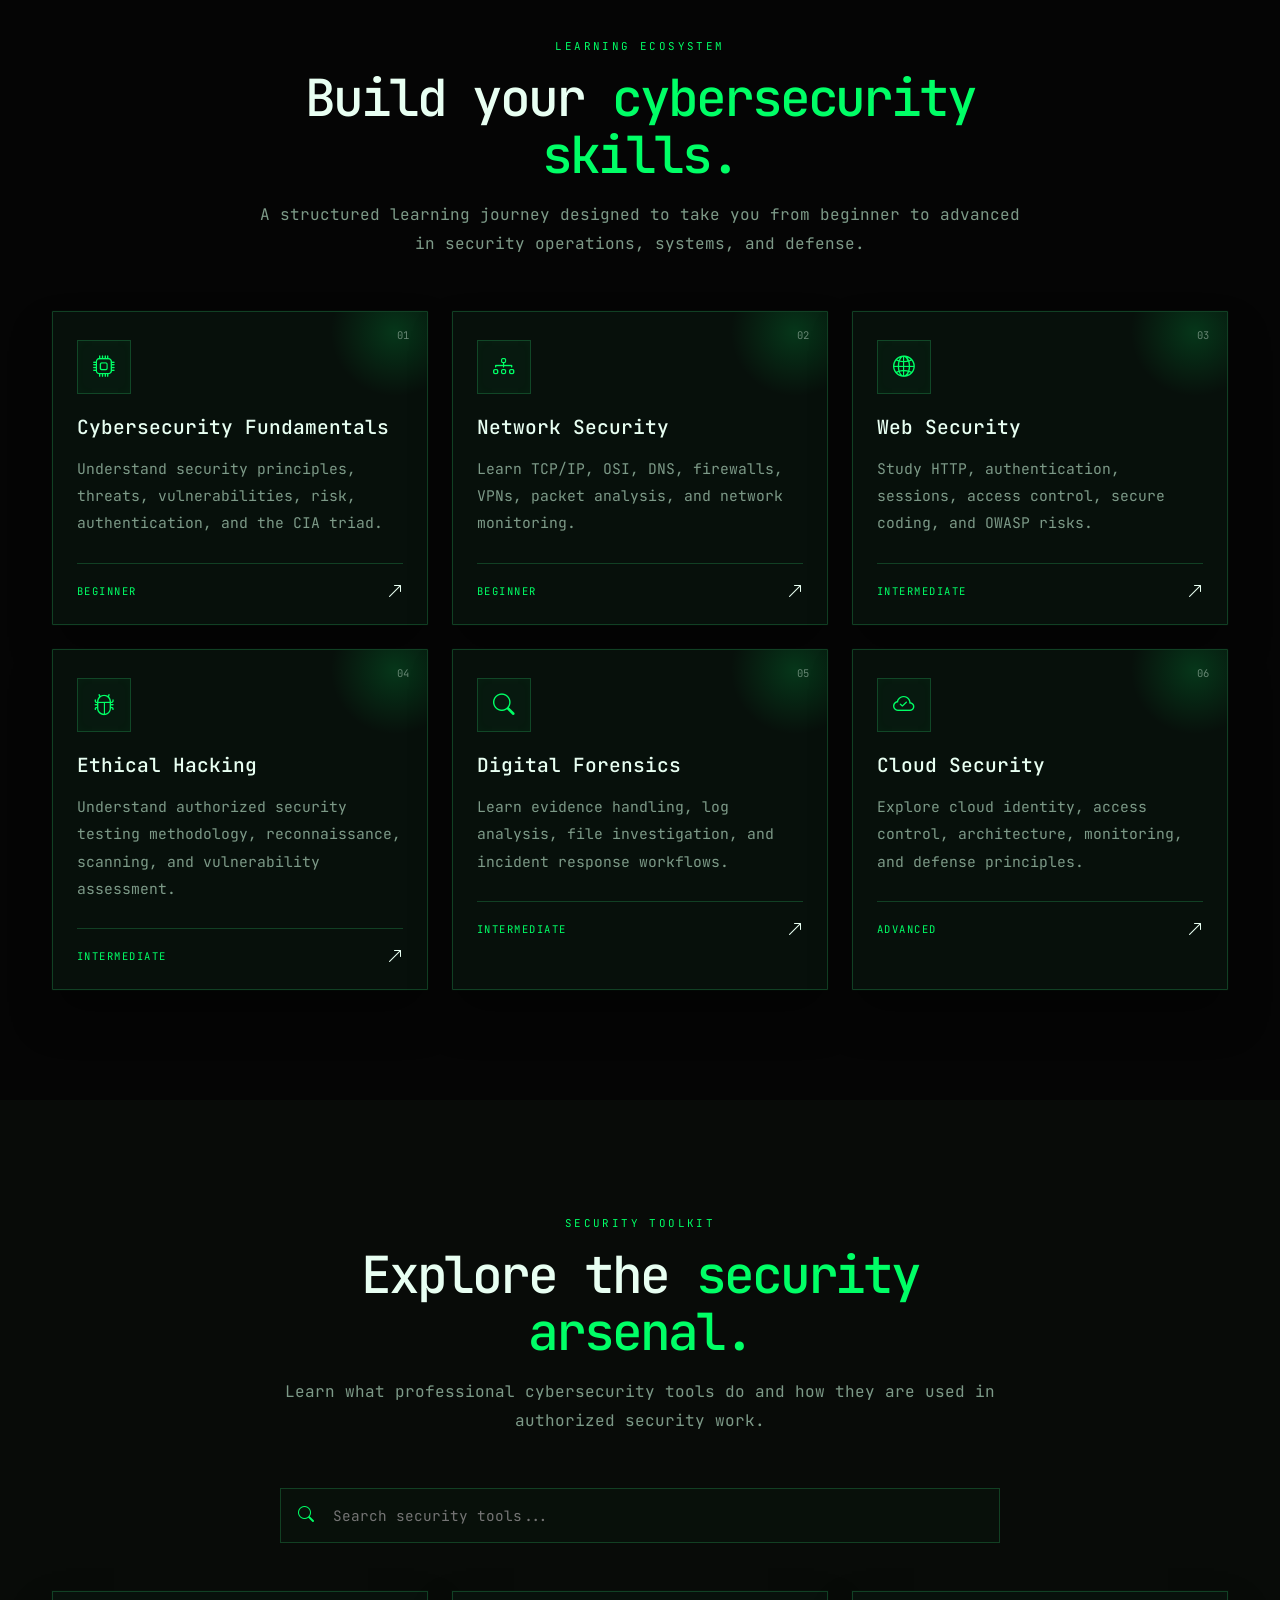
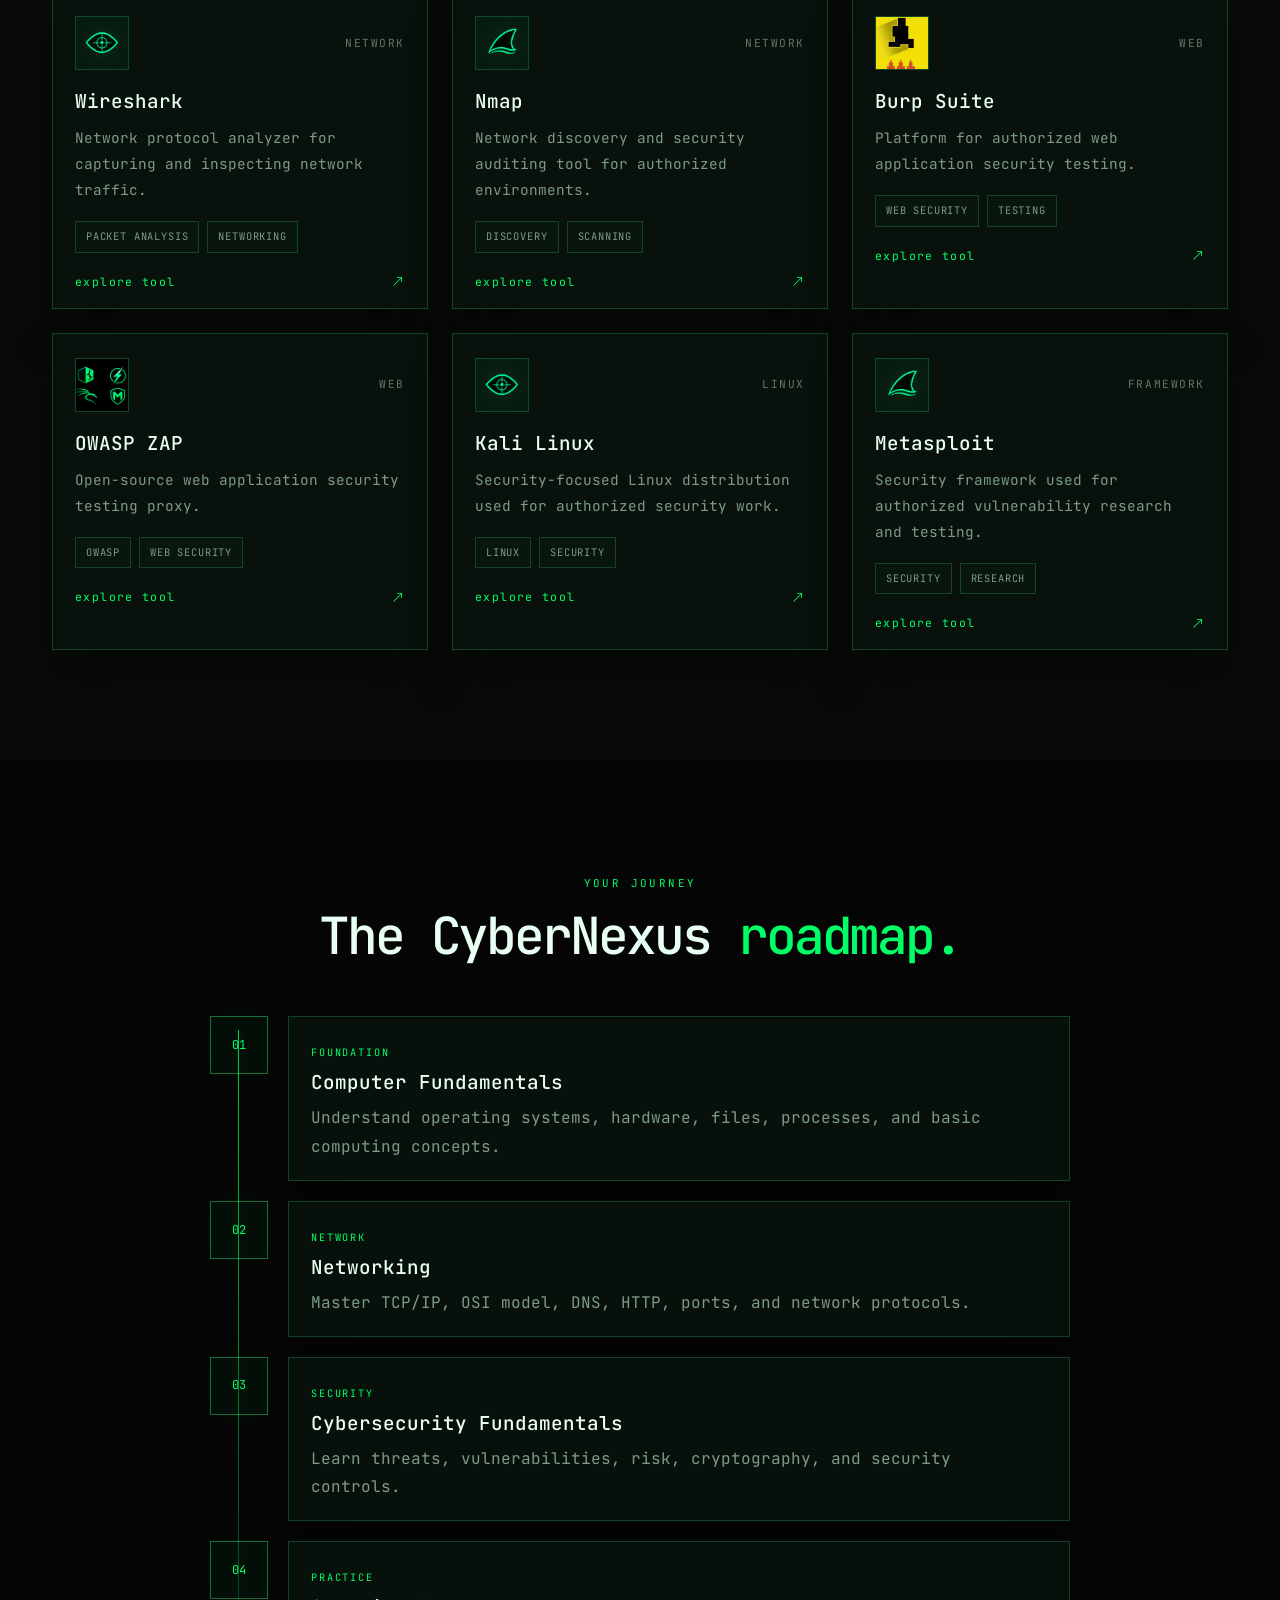
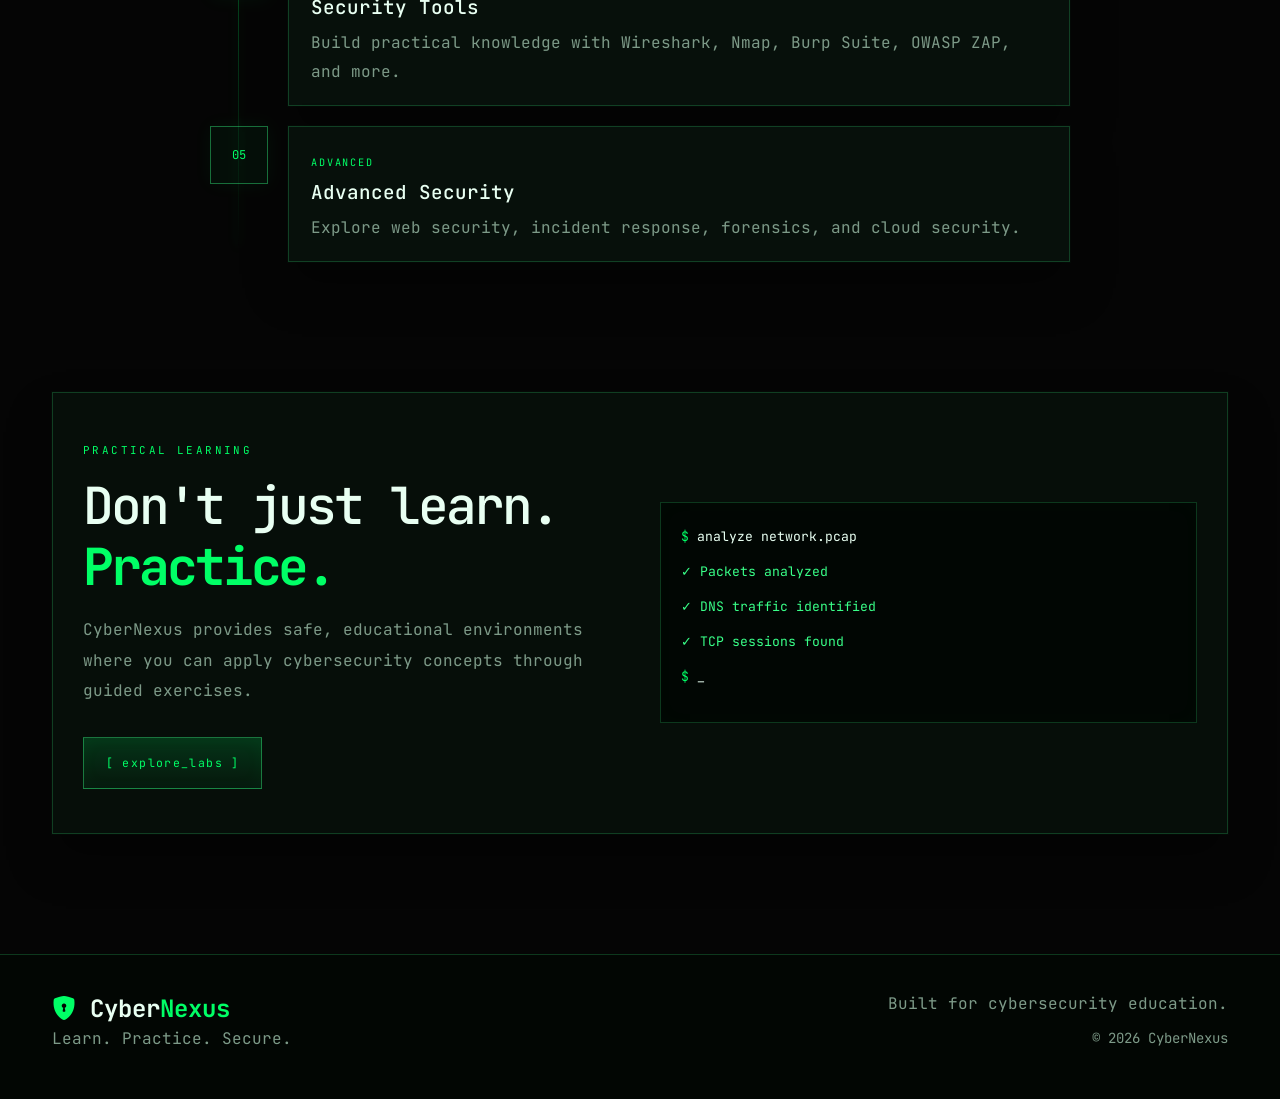
==== commit 2da3b826: "before ai take over" ====
--- a/index.html
+++ b/index.html
@@ -270,7 +270,9 @@
                 <div class="col-lg-4 col-md-6 tool-item reveal">
                     <div class="tool-modern-card">
                         <div class="tool-header">
-                            <div class="tool-logo blue">WS</div>
+                            <div class="tool-logo blue">
+                                <img src="Neon Green Target Eye Icon.png" alt="Wireshark logo" />
+                            </div>
                             <span>NETWORK</span>
                         </div>
                         <h3>Wireshark</h3>
@@ -283,7 +285,9 @@
                 <div class="col-lg-4 col-md-6 tool-item reveal">
                     <div class="tool-modern-card">
                         <div class="tool-header">
-                            <div class="tool-logo purple">NM</div>
+                            <div class="tool-logo purple">
+                                <img src="Neon Green Shark Fin Wave Icon.png" alt="Nmap logo" />
+                            </div>
                             <span>NETWORK</span>
                         </div>
                         <h3>Nmap</h3>
@@ -296,7 +300,9 @@
                 <div class="col-lg-4 col-md-6 tool-item reveal">
                     <div class="tool-modern-card">
                         <div class="tool-header">
-                            <div class="tool-logo orange">BP</div>
+                            <div class="tool-logo orange">
+                                <img src="cyberroamer.webp" alt="Burp Suite logo" />
+                            </div>
                             <span>WEB</span>
                         </div>
                         <h3>Burp Suite</h3>
@@ -309,7 +315,9 @@
                 <div class="col-lg-4 col-md-6 tool-item reveal">
                     <div class="tool-modern-card">
                         <div class="tool-header">
-                            <div class="tool-logo green">ZAP</div>
+                            <div class="tool-logo green">
+                                <img src="Neon Cybersecurity Icon Set-1.png" alt="OWASP ZAP logo" />
+                            </div>
                             <span>WEB</span>
                         </div>
                         <h3>OWASP ZAP</h3>
@@ -322,7 +330,9 @@
                 <div class="col-lg-4 col-md-6 tool-item reveal">
                     <div class="tool-modern-card">
                         <div class="tool-header">
-                            <div class="tool-logo red">KL</div>
+                            <div class="tool-logo red">
+                                <img src="Neon Green Target Eye Icon.png" alt="Kali Linux logo" />
+                            </div>
                             <span>LINUX</span>
                         </div>
                         <h3>Kali Linux</h3>
@@ -335,7 +345,9 @@
                 <div class="col-lg-4 col-md-6 tool-item reveal">
                     <div class="tool-modern-card">
                         <div class="tool-header">
-                            <div class="tool-logo pink">MS</div>
+                            <div class="tool-logo pink">
+                                <img src="Neon Green Shark Fin Wave Icon.png" alt="Metasploit logo" />
+                            </div>
                             <span>FRAMEWORK</span>
                         </div>
                         <h3>Metasploit</h3>
--- a/style.css
+++ b/style.css
@@ -643,16 +643,24 @@
 }
 
 .tool-logo {
-    width: 50px;
-    height: 50px;
+    width: 54px;
+    height: 54px;
     display: flex;
     align-items: center;
     justify-content: center;
     border: 1px solid var(--line);
     background: rgba(0, 255, 102, 0.04);
     color: var(--green);
-    font-size: 0.85rem;
-    font-weight: 700;
+    overflow: hidden;
+    box-shadow: inset 0 0 10px rgba(0, 255, 102, 0.03);
+}
+
+.tool-logo img {
+    width: 100%;
+    height: 100%;
+    object-fit: cover;
+    display: block;
+    filter: drop-shadow(0 0 10px rgba(57, 255, 136, 0.12));
 }
 
 .tool-modern-card h3 { margin-top: 20px; font-size: 1.2rem; }
@@ -877,6 +885,8 @@
     box-shadow: 0 0 25px rgba(0, 255, 102, 0.08); 
     display: none;
     flex-direction: column;
+
+  
     overflow: hidden;
 }
 
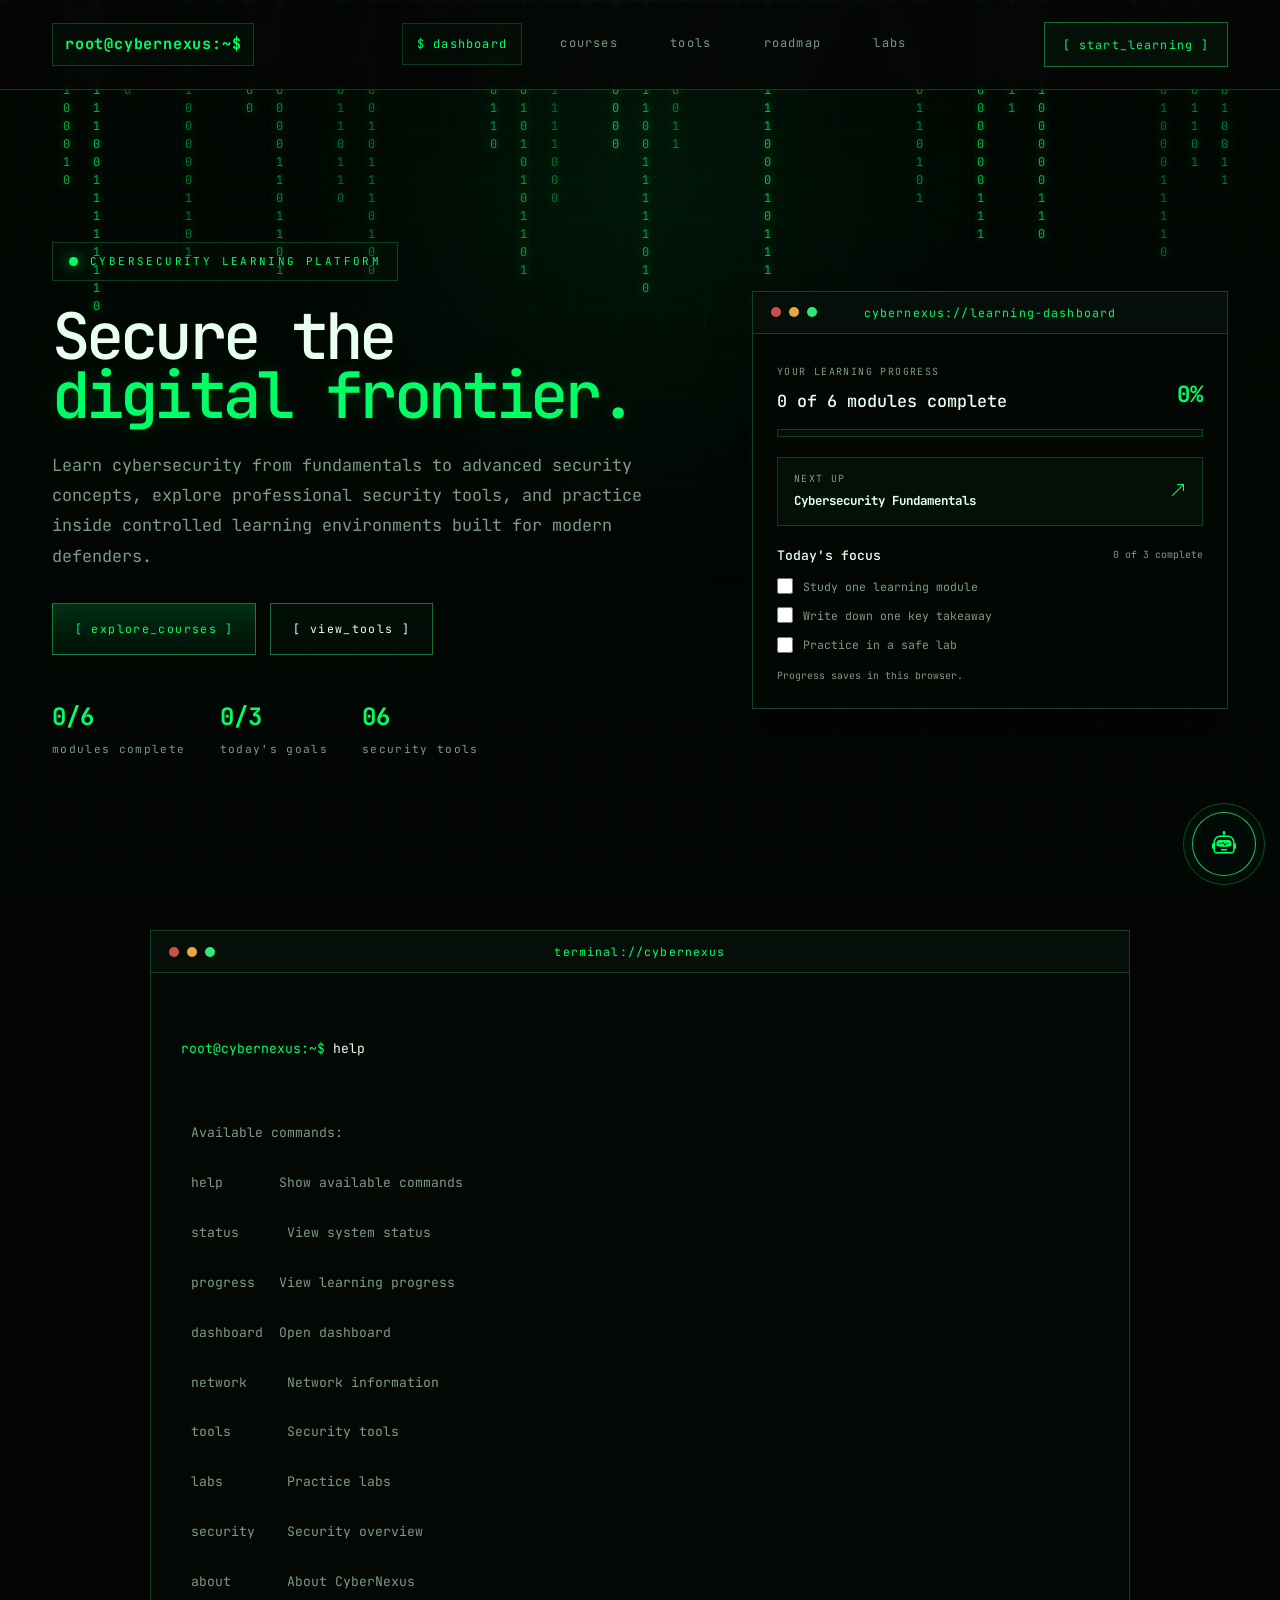
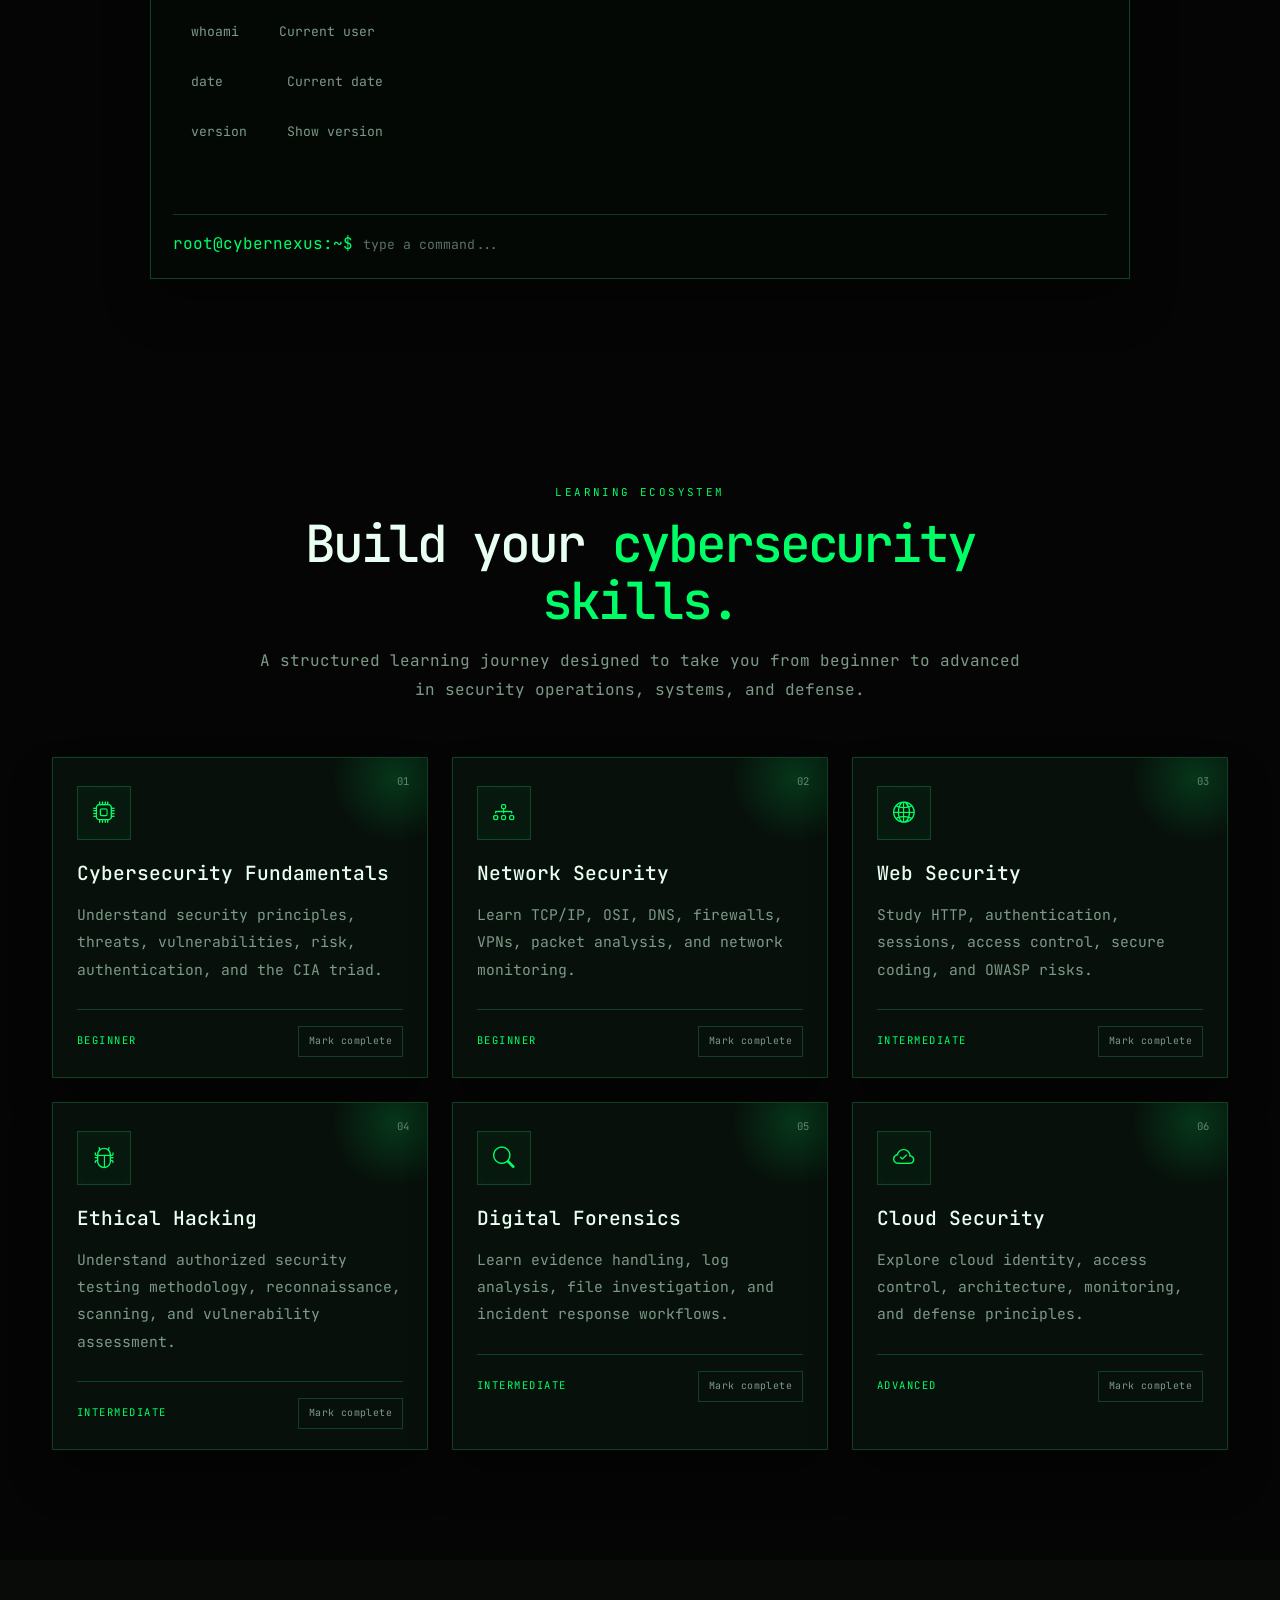
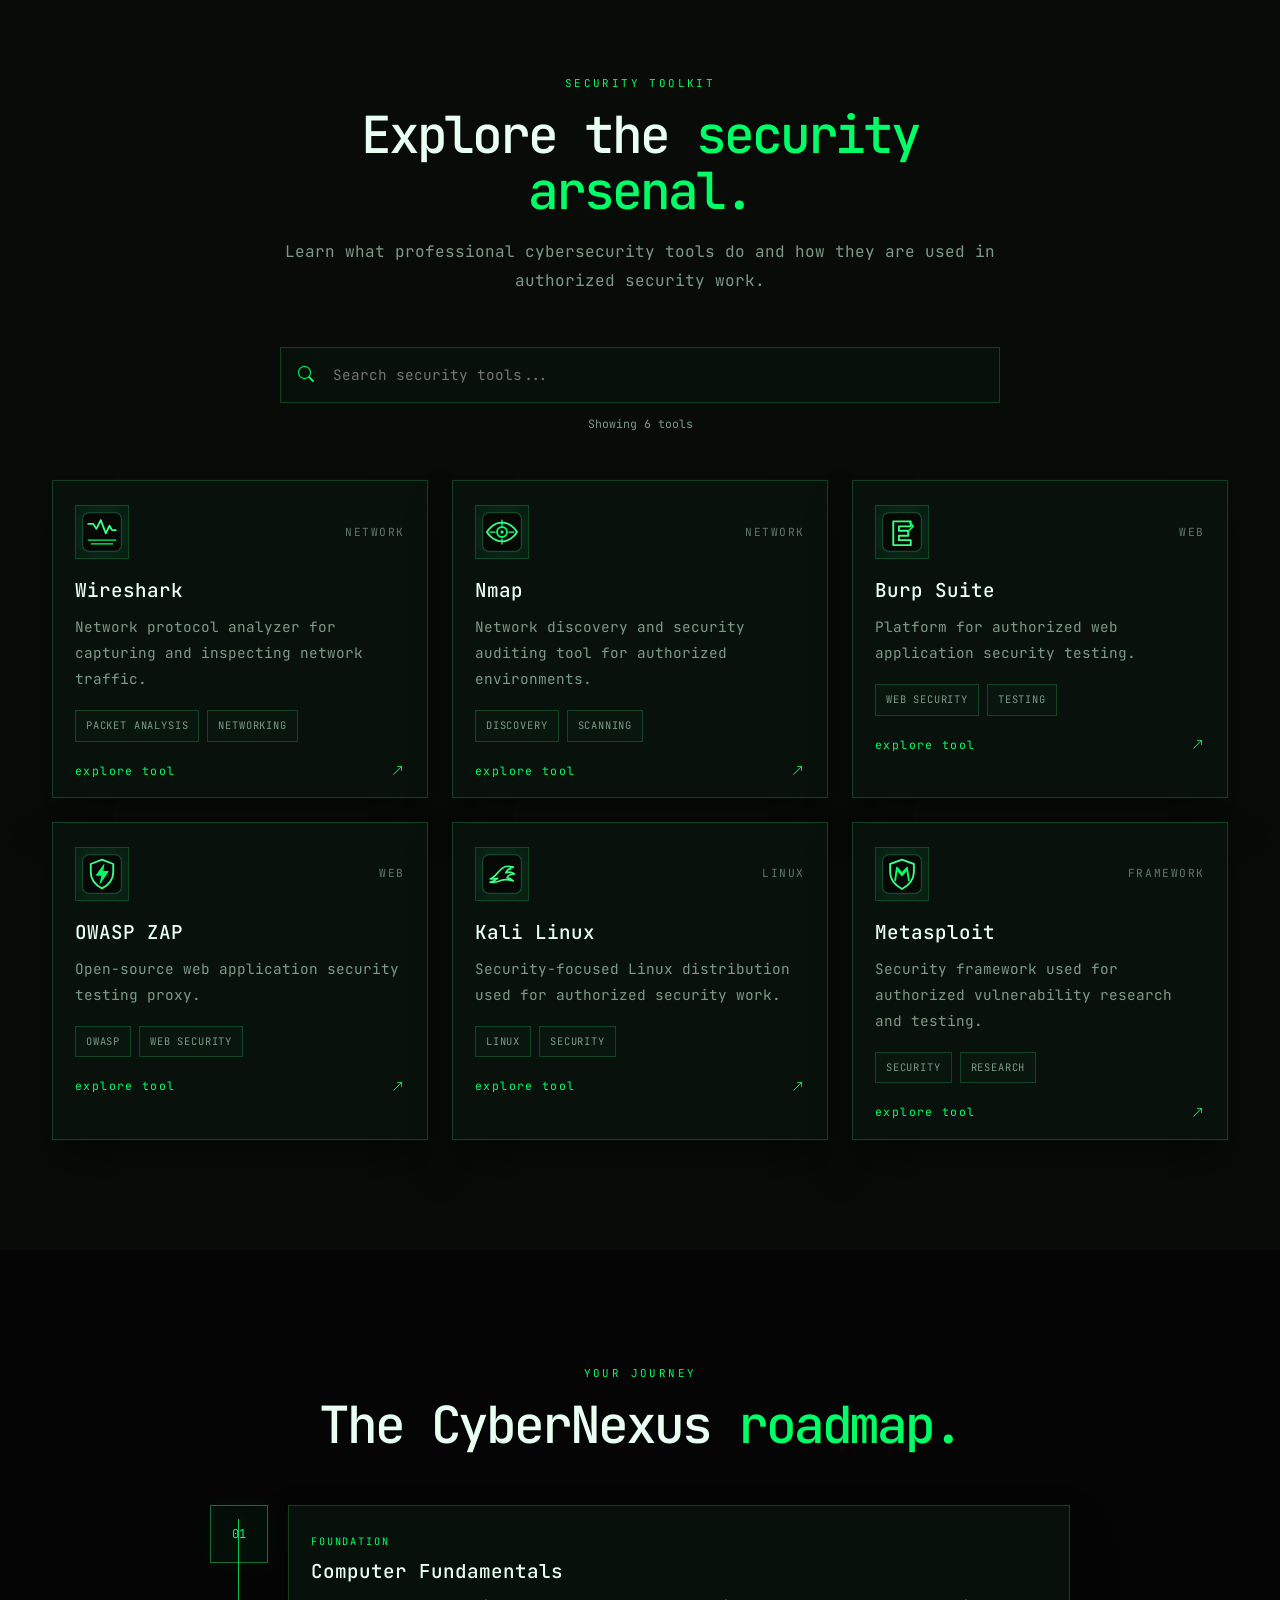
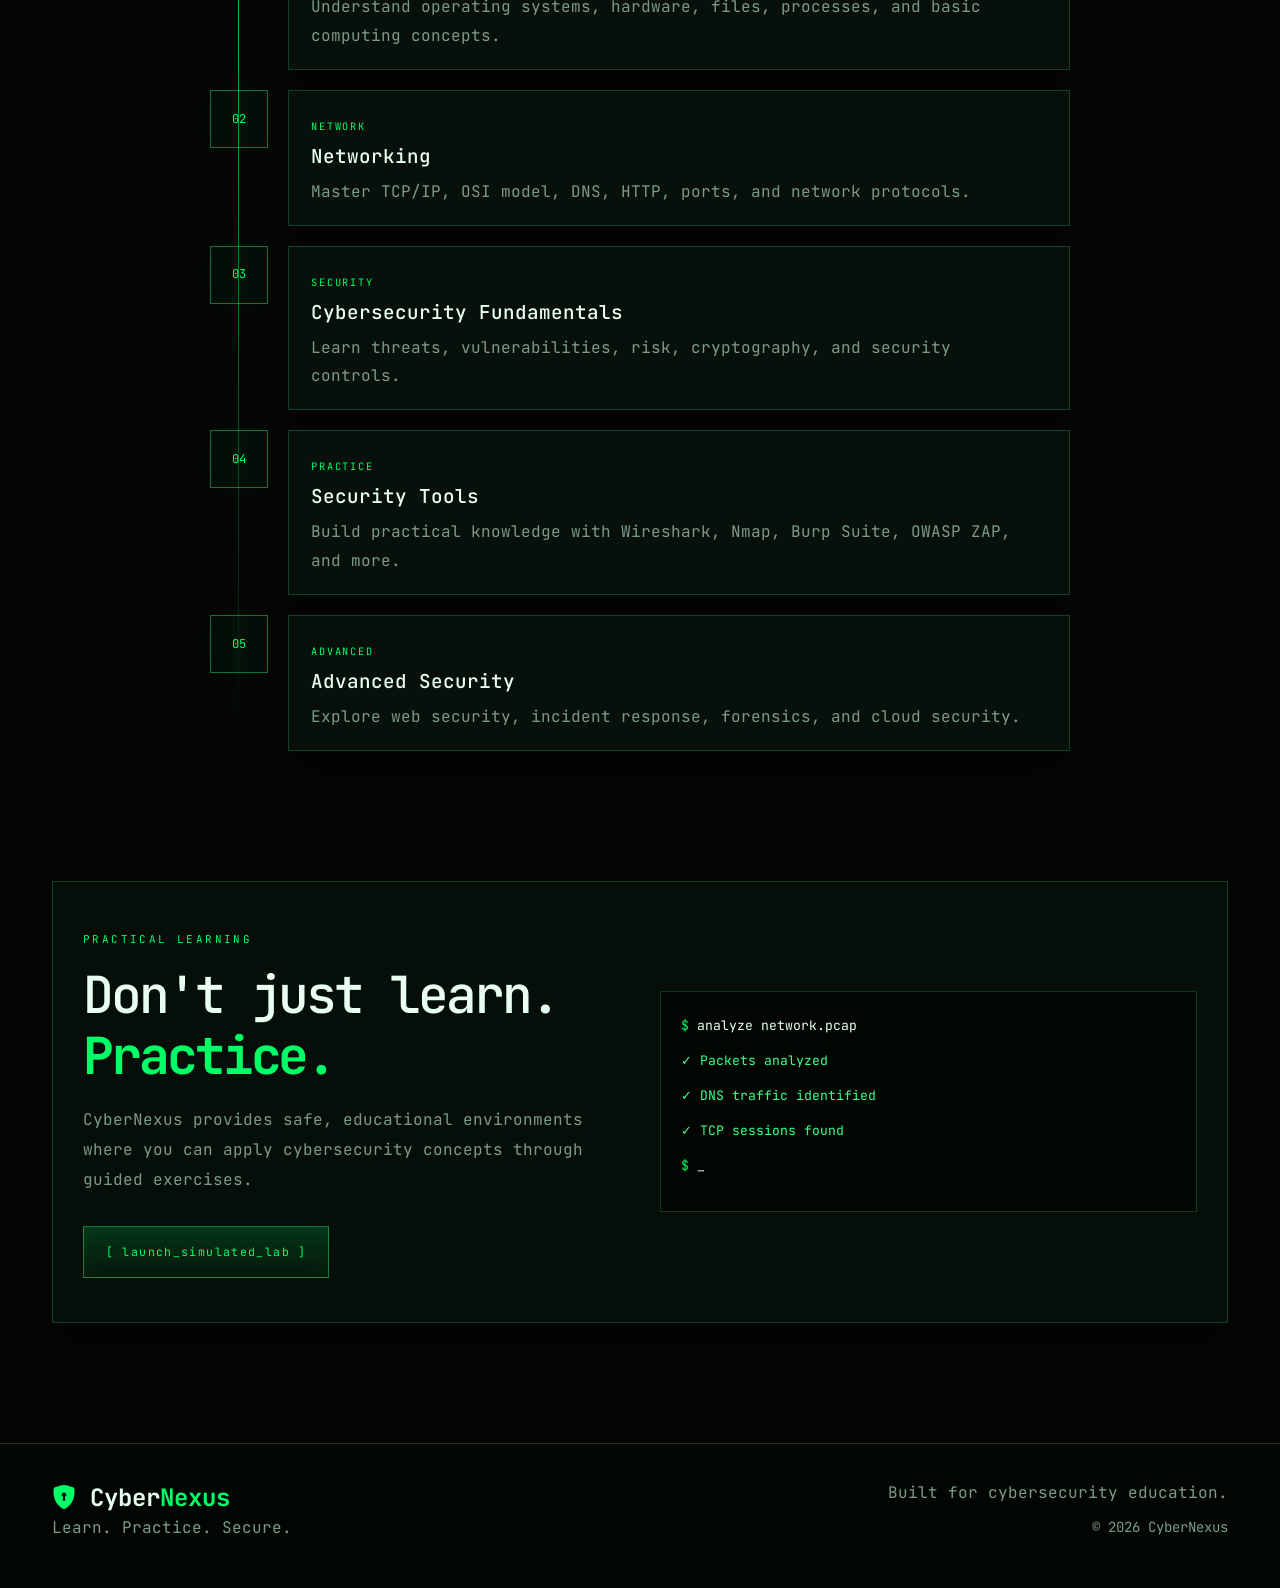
==== commit 59c41bf4: "after ai take over" ====
--- a/index.html
+++ b/index.html
@@ -4,6 +4,8 @@
 <head>
     <meta charset="UTF-8">
     <meta name="viewport" content="width=device-width, initial-scale=1.0">
+    <meta name="description" content="Learn cybersecurity fundamentals, explore security tools, and practice in a safe, simulated lab environment with CyberNexus.">
+    <meta name="theme-color" content="#050505">
     <title>CyberNexus | Cybersecurity Terminal</title>
 
     <link href="https://cdn.jsdelivr.net/npm/bootstrap@5.3.3/dist/css/bootstrap.min.css" rel="stylesheet">
@@ -15,12 +17,13 @@
 </head>
 
 <body>
+    <a class="skip-link" href="#main-content">Skip to content</a>
     <div id="binary-rain"></div>
     <div class="background-grid"></div>
     <div class="scan-line"></div>
 
     <div class="ai-bot-container">
-        <button class="ai-bot-button" id="aiBotButton" aria-label="Open CyberNexus AI">
+        <button class="ai-bot-button" id="aiBotButton" aria-label="Open CyberNexus Guide">
             <div class="bot-pulse"></div>
             <i class="bi bi-robot"></i>
         </button>
@@ -30,11 +33,11 @@
                 <div class="ai-profile">
                     <div class="ai-avatar"><i class="bi bi-robot"></i></div>
                     <div>
-                        <strong>CyberNexus AI</strong>
-                        <small>● Online</small>
-                    </div>
-                </div>
-                <button id="closeAI" aria-label="Close AI chat">×</button>
+                        <strong>CyberNexus Guide</strong>
+                        <small>QUICK ANSWERS</small>
+                    </div>
+                </div>
+                <button id="closeAI" aria-label="Close guide">×</button>
             </div>
 
             <div class="ai-messages" id="aiMessages">
@@ -42,7 +45,7 @@
                     <div class="message-icon"><i class="bi bi-shield-check"></i></div>
                     <div>
                         <p>Hello, Cyber Warrior! 🛡️</p>
-                        <span>I\'m CyberNexus AI. Ask me anything about cybersecurity.</span>
+                        <span>I'm CyberNexus Guide. Ask me about common cybersecurity topics.</span>
                     </div>
                 </div>
             </div>
@@ -54,7 +57,7 @@
             </div>
 
             <div class="ai-input-area">
-                <input type="text" id="aiInput" placeholder="Ask CyberNexus AI..." aria-label="Ask CyberNexus AI">
+                <input type="text" id="aiInput" placeholder="Ask CyberNexus Guide..." aria-label="Ask CyberNexus Guide">
                 <button type="button" onclick="sendAIMessage()" aria-label="Send message"><i class="bi bi-send-fill"></i></button>
             </div>
         </div>
@@ -84,13 +87,14 @@
         </div>
     </nav>
 
+    <main id="main-content">
     <section id="home" class="hero">
         <div class="container">
             <div class="row align-items-center gy-5">
                 <div class="col-lg-7 hero-content reveal">
                     <div class="status-badge">
                         <span class="status-dot"></span>
-                        CYBERSECURITY OPERATIONS PLATFORM
+                        CYBERSECURITY LEARNING PLATFORM
                     </div>
 
                     <h1>
@@ -108,32 +112,58 @@
                         <a href="#tools" class="secondary-button">[ view_tools ]</a>
                     </div>
 
-                    <div class="hero-trust">
-                        <div><strong>15+</strong><span>security tools</span></div>
-                        <div><strong>12+</strong><span>learning paths</span></div>
-                        <div><strong>100+</strong><span>core topics</span></div>
+                    <div class="hero-trust" aria-label="Your learning at a glance">
+                        <div><strong id="dashboardModuleCount">0/6</strong><span>modules complete</span></div>
+                        <div><strong id="dashboardGoalCount">0/3</strong><span>today's goals</span></div>
+                        <div><strong>06</strong><span>security tools</span></div>
                     </div>
                 </div>
 
                 <div class="col-lg-5 reveal">
-                    <div class="console-shell">
+                    <div class="console-shell learning-dashboard">
                         <div class="console-header">
                             <div class="terminal-buttons">
                                 <span></span>
                                 <span></span>
                                 <span></span>
                             </div>
-                            <div class="terminal-title">root@cybernexus:~$ ./initialize_security</div>
-                        </div>
-
-                        <div class="console-body">
-                            <div class="console-line"><span class="prompt">[+] </span>Initializing threat detection modules...</div>
-                            <div class="console-line"><span class="prompt">[+] </span>Network monitoring online</div>
-                            <div class="console-line"><span class="prompt">[+] </span>Security intelligence engine ready</div>
-                            <div class="console-line"><span class="prompt">[+] </span>Learning environment synchronized</div>
-                            <div class="console-progress"><span style="width: 100%;"></span></div>
-                            <div class="console-line status-success">SYSTEM READY</div>
-                            <div class="console-line prompt-row"><span class="prompt">root@cybernexus:~$</span><span class="cursor-block">█</span></div>
+                            <div class="terminal-title">cybernexus://learning-dashboard</div>
+                        </div>
+
+                        <div class="dashboard-body">
+                            <div class="dashboard-progress-header">
+                                <div>
+                                    <span class="dashboard-eyebrow">YOUR LEARNING PROGRESS</span>
+                                    <h2 id="learningProgressLabel">0 of 6 modules complete</h2>
+                                </div>
+                                <strong id="learningProgressPercent">0%</strong>
+                            </div>
+                            <div class="dashboard-progress-track" id="learningProgressBar" role="progressbar" aria-label="Learning modules completed" aria-valuemin="0" aria-valuemax="6" aria-valuenow="0">
+                                <span></span>
+                            </div>
+                            <a class="dashboard-continue" id="continueLearning" href="#courses">
+                                <span><small>NEXT UP</small><strong>Cybersecurity Fundamentals</strong></span>
+                                <i class="bi bi-arrow-up-right" aria-hidden="true"></i>
+                            </a>
+                            <div class="daily-goals">
+                                <div class="daily-goals-heading">
+                                    <h3>Today's focus</h3>
+                                    <span id="dailyGoalsSummary">0 of 3 complete</span>
+                                </div>
+                                <label class="goal-item">
+                                    <input class="daily-goal" type="checkbox" data-goal-id="learn">
+                                    <span>Study one learning module</span>
+                                </label>
+                                <label class="goal-item">
+                                    <input class="daily-goal" type="checkbox" data-goal-id="notes">
+                                    <span>Write down one key takeaway</span>
+                                </label>
+                                <label class="goal-item">
+                                    <input class="daily-goal" type="checkbox" data-goal-id="practice">
+                                    <span>Practice in a safe lab</span>
+                                </label>
+                            </div>
+                            <p class="dashboard-save-status" id="learningSaveStatus" role="status" aria-live="polite">Progress saves in this browser.</p>
                         </div>
                     </div>
                 </div>
@@ -160,6 +190,7 @@
                             <div>Available commands:</div>
                             <div>help &nbsp;&nbsp;&nbsp;&nbsp;&nbsp;&nbsp;Show available commands</div>
                             <div>status &nbsp;&nbsp;&nbsp;&nbsp;&nbsp;View system status</div>
+                            <div>progress &nbsp;&nbsp;View learning progress</div>
                             <div>dashboard &nbsp;Open dashboard</div>
                             <div>network &nbsp;&nbsp;&nbsp;&nbsp;Network information</div>
                             <div>tools &nbsp;&nbsp;&nbsp;&nbsp;&nbsp;&nbsp;Security tools</div>
@@ -191,62 +222,62 @@
 
             <div class="row g-4">
                 <div class="col-lg-4 col-md-6 reveal">
-                    <article class="modern-card">
+                    <article class="modern-card" id="course-fundamentals">
                         <div class="card-number">01</div>
                         <div class="card-icon"><i class="bi bi-cpu"></i></div>
                         <h3>Cybersecurity Fundamentals</h3>
                         <p>Understand security principles, threats, vulnerabilities, risk, authentication, and the CIA triad.</p>
-                        <div class="card-footer"><span>Beginner</span><i class="bi bi-arrow-up-right"></i></div>
-                    </article>
-                </div>
-
-                <div class="col-lg-4 col-md-6 reveal">
-                    <article class="modern-card">
+                        <div class="card-footer"><span>Beginner</span><button class="course-toggle" type="button" data-course-id="fundamentals" aria-pressed="false">Mark complete</button></div>
+                    </article>
+                </div>
+
+                <div class="col-lg-4 col-md-6 reveal">
+                    <article class="modern-card" id="course-network">
                         <div class="card-number">02</div>
                         <div class="card-icon"><i class="bi bi-diagram-3"></i></div>
                         <h3>Network Security</h3>
                         <p>Learn TCP/IP, OSI, DNS, firewalls, VPNs, packet analysis, and network monitoring.</p>
-                        <div class="card-footer"><span>Beginner</span><i class="bi bi-arrow-up-right"></i></div>
-                    </article>
-                </div>
-
-                <div class="col-lg-4 col-md-6 reveal">
-                    <article class="modern-card">
+                        <div class="card-footer"><span>Beginner</span><button class="course-toggle" type="button" data-course-id="network" aria-pressed="false">Mark complete</button></div>
+                    </article>
+                </div>
+
+                <div class="col-lg-4 col-md-6 reveal">
+                    <article class="modern-card" id="course-web-security">
                         <div class="card-number">03</div>
                         <div class="card-icon"><i class="bi bi-globe2"></i></div>
                         <h3>Web Security</h3>
                         <p>Study HTTP, authentication, sessions, access control, secure coding, and OWASP risks.</p>
-                        <div class="card-footer"><span>Intermediate</span><i class="bi bi-arrow-up-right"></i></div>
-                    </article>
-                </div>
-
-                <div class="col-lg-4 col-md-6 reveal">
-                    <article class="modern-card">
+                        <div class="card-footer"><span>Intermediate</span><button class="course-toggle" type="button" data-course-id="web-security" aria-pressed="false">Mark complete</button></div>
+                    </article>
+                </div>
+
+                <div class="col-lg-4 col-md-6 reveal">
+                    <article class="modern-card" id="course-ethical-hacking">
                         <div class="card-number">04</div>
                         <div class="card-icon"><i class="bi bi-bug"></i></div>
                         <h3>Ethical Hacking</h3>
                         <p>Understand authorized security testing methodology, reconnaissance, scanning, and vulnerability assessment.</p>
-                        <div class="card-footer"><span>Intermediate</span><i class="bi bi-arrow-up-right"></i></div>
-                    </article>
-                </div>
-
-                <div class="col-lg-4 col-md-6 reveal">
-                    <article class="modern-card">
+                        <div class="card-footer"><span>Intermediate</span><button class="course-toggle" type="button" data-course-id="ethical-hacking" aria-pressed="false">Mark complete</button></div>
+                    </article>
+                </div>
+
+                <div class="col-lg-4 col-md-6 reveal">
+                    <article class="modern-card" id="course-forensics">
                         <div class="card-number">05</div>
                         <div class="card-icon"><i class="bi bi-search"></i></div>
                         <h3>Digital Forensics</h3>
                         <p>Learn evidence handling, log analysis, file investigation, and incident response workflows.</p>
-                        <div class="card-footer"><span>Intermediate</span><i class="bi bi-arrow-up-right"></i></div>
-                    </article>
-                </div>
-
-                <div class="col-lg-4 col-md-6 reveal">
-                    <article class="modern-card">
+                        <div class="card-footer"><span>Intermediate</span><button class="course-toggle" type="button" data-course-id="forensics" aria-pressed="false">Mark complete</button></div>
+                    </article>
+                </div>
+
+                <div class="col-lg-4 col-md-6 reveal">
+                    <article class="modern-card" id="course-cloud-security">
                         <div class="card-number">06</div>
                         <div class="card-icon"><i class="bi bi-cloud-check"></i></div>
                         <h3>Cloud Security</h3>
                         <p>Explore cloud identity, access control, architecture, monitoring, and defense principles.</p>
-                        <div class="card-footer"><span>Advanced</span><i class="bi bi-arrow-up-right"></i></div>
+                        <div class="card-footer"><span>Advanced</span><button class="course-toggle" type="button" data-course-id="cloud-security" aria-pressed="false">Mark complete</button></div>
                     </article>
                 </div>
             </div>
@@ -263,99 +294,101 @@
 
             <div class="tool-search reveal">
                 <i class="bi bi-search"></i>
-                <input type="text" id="toolSearch" placeholder="Search security tools..." onkeyup="searchTools()">
-            </div>
+                <input type="search" id="toolSearch" placeholder="Search security tools..." aria-label="Search security tools" aria-controls="toolsContainer" autocomplete="off">
+            </div>
+            <p class="tool-results" id="toolSearchStatus" role="status" aria-live="polite">Showing 6 tools</p>
 
             <div class="row g-4 mt-4" id="toolsContainer">
                 <div class="col-lg-4 col-md-6 tool-item reveal">
                     <div class="tool-modern-card">
                         <div class="tool-header">
-                            <div class="tool-logo blue">
-                                <img src="Neon Green Target Eye Icon.png" alt="Wireshark logo" />
+                            <div class="tool-logo">
+                                <img src="assets/logos/wireshark.svg" alt="Wireshark-inspired green icon" width="38" height="38" loading="lazy" decoding="async" />
                             </div>
                             <span>NETWORK</span>
                         </div>
                         <h3>Wireshark</h3>
                         <p>Network protocol analyzer for capturing and inspecting network traffic.</p>
                         <div class="tool-tags"><span>Packet Analysis</span><span>Networking</span></div>
-                        <a href="https://www.wireshark.org/" target="_blank" class="tool-link">Explore Tool <i class="bi bi-arrow-up-right"></i></a>
-                    </div>
-                </div>
-
-                <div class="col-lg-4 col-md-6 tool-item reveal">
-                    <div class="tool-modern-card">
-                        <div class="tool-header">
-                            <div class="tool-logo purple">
-                                <img src="Neon Green Shark Fin Wave Icon.png" alt="Nmap logo" />
+                        <a href="https://www.wireshark.org/" target="_blank" rel="noopener noreferrer" class="tool-link">Explore Tool <i class="bi bi-arrow-up-right"></i></a>
+                    </div>
+                </div>
+
+                <div class="col-lg-4 col-md-6 tool-item reveal">
+                    <div class="tool-modern-card">
+                        <div class="tool-header">
+                            <div class="tool-logo">
+                                <img src="assets/logos/nmap.svg" alt="Nmap-inspired green scanning icon" width="38" height="38" loading="lazy" decoding="async" />
                             </div>
                             <span>NETWORK</span>
                         </div>
                         <h3>Nmap</h3>
                         <p>Network discovery and security auditing tool for authorized environments.</p>
                         <div class="tool-tags"><span>Discovery</span><span>Scanning</span></div>
-                        <a href="https://nmap.org/" target="_blank" class="tool-link">Explore Tool <i class="bi bi-arrow-up-right"></i></a>
-                    </div>
-                </div>
-
-                <div class="col-lg-4 col-md-6 tool-item reveal">
-                    <div class="tool-modern-card">
-                        <div class="tool-header">
-                            <div class="tool-logo orange">
-                                <img src="cyberroamer.webp" alt="Burp Suite logo" />
+                        <a href="https://nmap.org/" target="_blank" rel="noopener noreferrer" class="tool-link">Explore Tool <i class="bi bi-arrow-up-right"></i></a>
+                    </div>
+                </div>
+
+                <div class="col-lg-4 col-md-6 tool-item reveal">
+                    <div class="tool-modern-card">
+                        <div class="tool-header">
+                            <div class="tool-logo">
+                                <img src="assets/logos/burpsuite.svg" alt="Burp Suite-inspired green icon" width="38" height="38" loading="lazy" decoding="async" />
                             </div>
                             <span>WEB</span>
                         </div>
                         <h3>Burp Suite</h3>
                         <p>Platform for authorized web application security testing.</p>
                         <div class="tool-tags"><span>Web Security</span><span>Testing</span></div>
-                        <a href="https://portswigger.net/burp" target="_blank" class="tool-link">Explore Tool <i class="bi bi-arrow-up-right"></i></a>
-                    </div>
-                </div>
-
-                <div class="col-lg-4 col-md-6 tool-item reveal">
-                    <div class="tool-modern-card">
-                        <div class="tool-header">
-                            <div class="tool-logo green">
-                                <img src="Neon Cybersecurity Icon Set-1.png" alt="OWASP ZAP logo" />
+                        <a href="https://portswigger.net/burp" target="_blank" rel="noopener noreferrer" class="tool-link">Explore Tool <i class="bi bi-arrow-up-right"></i></a>
+                    </div>
+                </div>
+
+                <div class="col-lg-4 col-md-6 tool-item reveal">
+                    <div class="tool-modern-card">
+                        <div class="tool-header">
+                            <div class="tool-logo">
+                                <img src="assets/logos/owasp-zap.svg" alt="OWASP ZAP-inspired green shield icon" width="38" height="38" loading="lazy" decoding="async" />
                             </div>
                             <span>WEB</span>
                         </div>
                         <h3>OWASP ZAP</h3>
                         <p>Open-source web application security testing proxy.</p>
                         <div class="tool-tags"><span>OWASP</span><span>Web Security</span></div>
-                        <a href="https://www.zaproxy.org/" target="_blank" class="tool-link">Explore Tool <i class="bi bi-arrow-up-right"></i></a>
-                    </div>
-                </div>
-
-                <div class="col-lg-4 col-md-6 tool-item reveal">
-                    <div class="tool-modern-card">
-                        <div class="tool-header">
-                            <div class="tool-logo red">
-                                <img src="Neon Green Target Eye Icon.png" alt="Kali Linux logo" />
+                        <a href="https://www.zaproxy.org/" target="_blank" rel="noopener noreferrer" class="tool-link">Explore Tool <i class="bi bi-arrow-up-right"></i></a>
+                    </div>
+                </div>
+
+                <div class="col-lg-4 col-md-6 tool-item reveal">
+                    <div class="tool-modern-card">
+                        <div class="tool-header">
+                            <div class="tool-logo">
+                                <img src="assets/logos/kali-linux.svg" alt="Kali Linux-inspired green icon" width="38" height="38" loading="lazy" decoding="async" />
                             </div>
                             <span>LINUX</span>
                         </div>
                         <h3>Kali Linux</h3>
                         <p>Security-focused Linux distribution used for authorized security work.</p>
                         <div class="tool-tags"><span>Linux</span><span>Security</span></div>
-                        <a href="https://www.kali.org/" target="_blank" class="tool-link">Explore Tool <i class="bi bi-arrow-up-right"></i></a>
-                    </div>
-                </div>
-
-                <div class="col-lg-4 col-md-6 tool-item reveal">
-                    <div class="tool-modern-card">
-                        <div class="tool-header">
-                            <div class="tool-logo pink">
-                                <img src="Neon Green Shark Fin Wave Icon.png" alt="Metasploit logo" />
+                        <a href="https://www.kali.org/" target="_blank" rel="noopener noreferrer" class="tool-link">Explore Tool <i class="bi bi-arrow-up-right"></i></a>
+                    </div>
+                </div>
+
+                <div class="col-lg-4 col-md-6 tool-item reveal">
+                    <div class="tool-modern-card">
+                        <div class="tool-header">
+                            <div class="tool-logo">
+                                <img src="assets/logos/metasploit.svg" alt="Metasploit-inspired green shield icon" width="38" height="38" loading="lazy" decoding="async" />
                             </div>
                             <span>FRAMEWORK</span>
                         </div>
                         <h3>Metasploit</h3>
                         <p>Security framework used for authorized vulnerability research and testing.</p>
                         <div class="tool-tags"><span>Security</span><span>Research</span></div>
-                        <a href="https://www.metasploit.com/" target="_blank" class="tool-link">Explore Tool <i class="bi bi-arrow-up-right"></i></a>
-                    </div>
-                </div>
+                        <a href="https://www.metasploit.com/" target="_blank" rel="noopener noreferrer" class="tool-link">Explore Tool <i class="bi bi-arrow-up-right"></i></a>
+                    </div>
+                </div>
+                <div class="col-12 tool-empty-state" id="toolEmptyState" hidden>No tools match that search. Try another name or keyword.</div>
             </div>
         </div>
     </section>
@@ -425,7 +458,7 @@
                     <span>PRACTICAL LEARNING</span>
                     <h2>Don't just learn. <strong>Practice.</strong></h2>
                     <p>CyberNexus provides safe, educational environments where you can apply cybersecurity concepts through guided exercises.</p>
-                    <a href="#" class="primary-button">[ explore_labs ]</a>
+                    <a href="terminal-web-app/index.html" class="primary-button">[ launch_simulated_lab ]</a>
                 </div>
 
                 <div class="lab-visual">
@@ -456,6 +489,7 @@
             </div>
         </div>
     </footer>
+    </main>
 
     <script src="https://cdn.jsdelivr.net/npm/bootstrap@5.3.3/dist/js/bootstrap.bundle.min.js"></script>
     <script src="script.js"></script>
--- a/style.css
+++ b/style.css
@@ -30,6 +30,19 @@
     cursor: auto;
 }
 
+.skip-link {
+    position: fixed;
+    top: 12px;
+    left: 12px;
+    z-index: 3000;
+    padding: 10px 14px;
+    color: var(--bg);
+    background: var(--green);
+    transform: translateY(-160%);
+}
+
+.skip-link:focus { transform: translateY(0); }
+
 body::before {
     content: "";
     position: fixed;
@@ -42,6 +55,14 @@
 a, button, input { font: inherit; }
 a { text-decoration: none; }
 img { max-width: 100%; }
+section[id] { scroll-margin-top: 88px; }
+
+a:focus-visible,
+button:focus-visible,
+input:focus-visible {
+    outline: 2px solid var(--green-strong);
+    outline-offset: 3px;
+}
 
 h1, h2, h3, h4, h5, h6 {
     font-family: "JetBrains Mono", monospace;
@@ -391,6 +412,127 @@
     background: rgba(3, 7, 4, 0.9);
 }
 
+.learning-dashboard { max-width: 560px; }
+
+.dashboard-body {
+    padding: 24px;
+    background: rgba(3, 7, 4, 0.94);
+}
+
+.dashboard-progress-header,
+.daily-goals-heading {
+    display: flex;
+    align-items: flex-end;
+    justify-content: space-between;
+    gap: 12px;
+}
+
+.dashboard-eyebrow,
+.dashboard-continue small {
+    color: var(--muted);
+    font-size: 0.62rem;
+    letter-spacing: 0.14em;
+}
+
+.dashboard-progress-header h2 {
+    margin-top: 9px;
+    color: var(--text);
+    font-size: 1.05rem;
+}
+
+.dashboard-progress-header > strong {
+    color: var(--green);
+    font-size: 1.4rem;
+}
+
+.dashboard-progress-track {
+    height: 8px;
+    margin-top: 18px;
+    overflow: hidden;
+    border: 1px solid var(--line);
+    background: rgba(0, 255, 102, 0.035);
+}
+
+.dashboard-progress-track span {
+    display: block;
+    width: 0;
+    height: 100%;
+    background: linear-gradient(90deg, var(--green), var(--green-strong));
+    box-shadow: 0 0 14px rgba(0, 255, 102, 0.38);
+    transition: width 0.3s ease;
+}
+
+.dashboard-continue {
+    display: flex;
+    align-items: center;
+    justify-content: space-between;
+    gap: 12px;
+    margin-top: 20px;
+    padding: 14px 16px;
+    border: 1px solid var(--line);
+    background: rgba(0, 255, 102, 0.035);
+    color: var(--text);
+    transition: border-color 0.2s ease, background 0.2s ease;
+}
+
+.dashboard-continue:hover {
+    border-color: var(--line-strong);
+    background: rgba(0, 255, 102, 0.065);
+    color: var(--text);
+}
+
+.dashboard-continue span { display: grid; gap: 5px; }
+.dashboard-continue strong { font-size: 0.78rem; }
+.dashboard-continue > i { color: var(--green); }
+
+.daily-goals {
+    display: grid;
+    gap: 12px;
+    margin-top: 22px;
+}
+
+.daily-goals-heading {
+    align-items: center;
+    margin-bottom: 2px;
+}
+
+.daily-goals-heading h3 {
+    font-size: 0.82rem;
+    color: var(--text);
+}
+
+.daily-goals-heading > span {
+    color: var(--muted);
+    font-size: 0.62rem;
+}
+
+.goal-item {
+    display: flex;
+    align-items: center;
+    gap: 10px;
+    color: var(--muted);
+    font-size: 0.72rem;
+    line-height: 1.5;
+    cursor: pointer;
+}
+
+.goal-item input {
+    width: 16px;
+    height: 16px;
+    flex: 0 0 auto;
+    margin: 0;
+    accent-color: var(--green);
+}
+
+.goal-item input:checked + span { color: var(--green-soft); }
+
+.dashboard-save-status {
+    min-height: 1em;
+    margin-top: 16px;
+    color: var(--muted);
+    font-size: 0.62rem;
+}
+
 .console-line,
 .command-line,
 .output-block,
@@ -592,6 +734,25 @@
     text-transform: uppercase;
 }
 
+.course-toggle {
+    padding: 7px 10px;
+    border: 1px solid var(--line);
+    background: transparent;
+    color: var(--muted);
+    font-size: 0.62rem;
+    letter-spacing: 0.04em;
+    transition: 0.2s ease;
+}
+
+.course-toggle:hover,
+.course-toggle[aria-pressed="true"] {
+    border-color: var(--line-strong);
+    background: rgba(0, 255, 102, 0.08);
+    color: var(--green);
+}
+
+.modern-card.is-complete { border-color: var(--line-strong); }
+
 .tools-section { background: rgba(10, 15, 11, 0.72); }
 
 .tool-search {
@@ -623,6 +784,23 @@
     box-shadow: 0 0 0 1px rgba(0, 255, 102, 0.08);
 }
 
+.tool-results {
+    min-height: 1.2em;
+    margin: 12px auto 0;
+    color: var(--muted);
+    text-align: center;
+    font-size: 0.72rem;
+}
+
+.tool-item[hidden] { display: none !important; }
+
+.tool-empty-state {
+    padding: 30px 18px;
+    border: 1px dashed var(--line-strong);
+    color: var(--muted);
+    text-align: center;
+}
+
 .tool-modern-card {
     height: 100%;
     padding: 24px 22px 18px;
@@ -653,12 +831,13 @@
     color: var(--green);
     overflow: hidden;
     box-shadow: inset 0 0 10px rgba(0, 255, 102, 0.03);
+    flex-shrink: 0;
 }
 
 .tool-logo img {
-    width: 100%;
-    height: 100%;
-    object-fit: cover;
+    width: calc(100% - 12px);
+    height: calc(100% - 12px);
+    object-fit: contain;
     display: block;
     filter: drop-shadow(0 0 10px rgba(57, 255, 136, 0.12));
 }
@@ -1013,6 +1192,11 @@
     border-radius: 8px;
 }
 
+.command-output,
+.output-block {
+    white-space: pre-line;
+}
+
 @media (max-width: 991px) {
     .navbar-collapse {
         margin-top: 18px;
@@ -1027,6 +1211,8 @@
         padding-top: 150px;
         text-align: center;
     }
+
+    section[id] { scroll-margin-top: 76px; }
 
     .hero-description,
     .hero-trust {
@@ -1056,6 +1242,7 @@
     .output-block,
     .lab-line { font-size: 0.74rem; }
     .section { padding: 86px 0; }
+    .tool-modern-card { padding: 22px 18px 18px; }
 }
 
 @media (prefers-reduced-motion: reduce) {
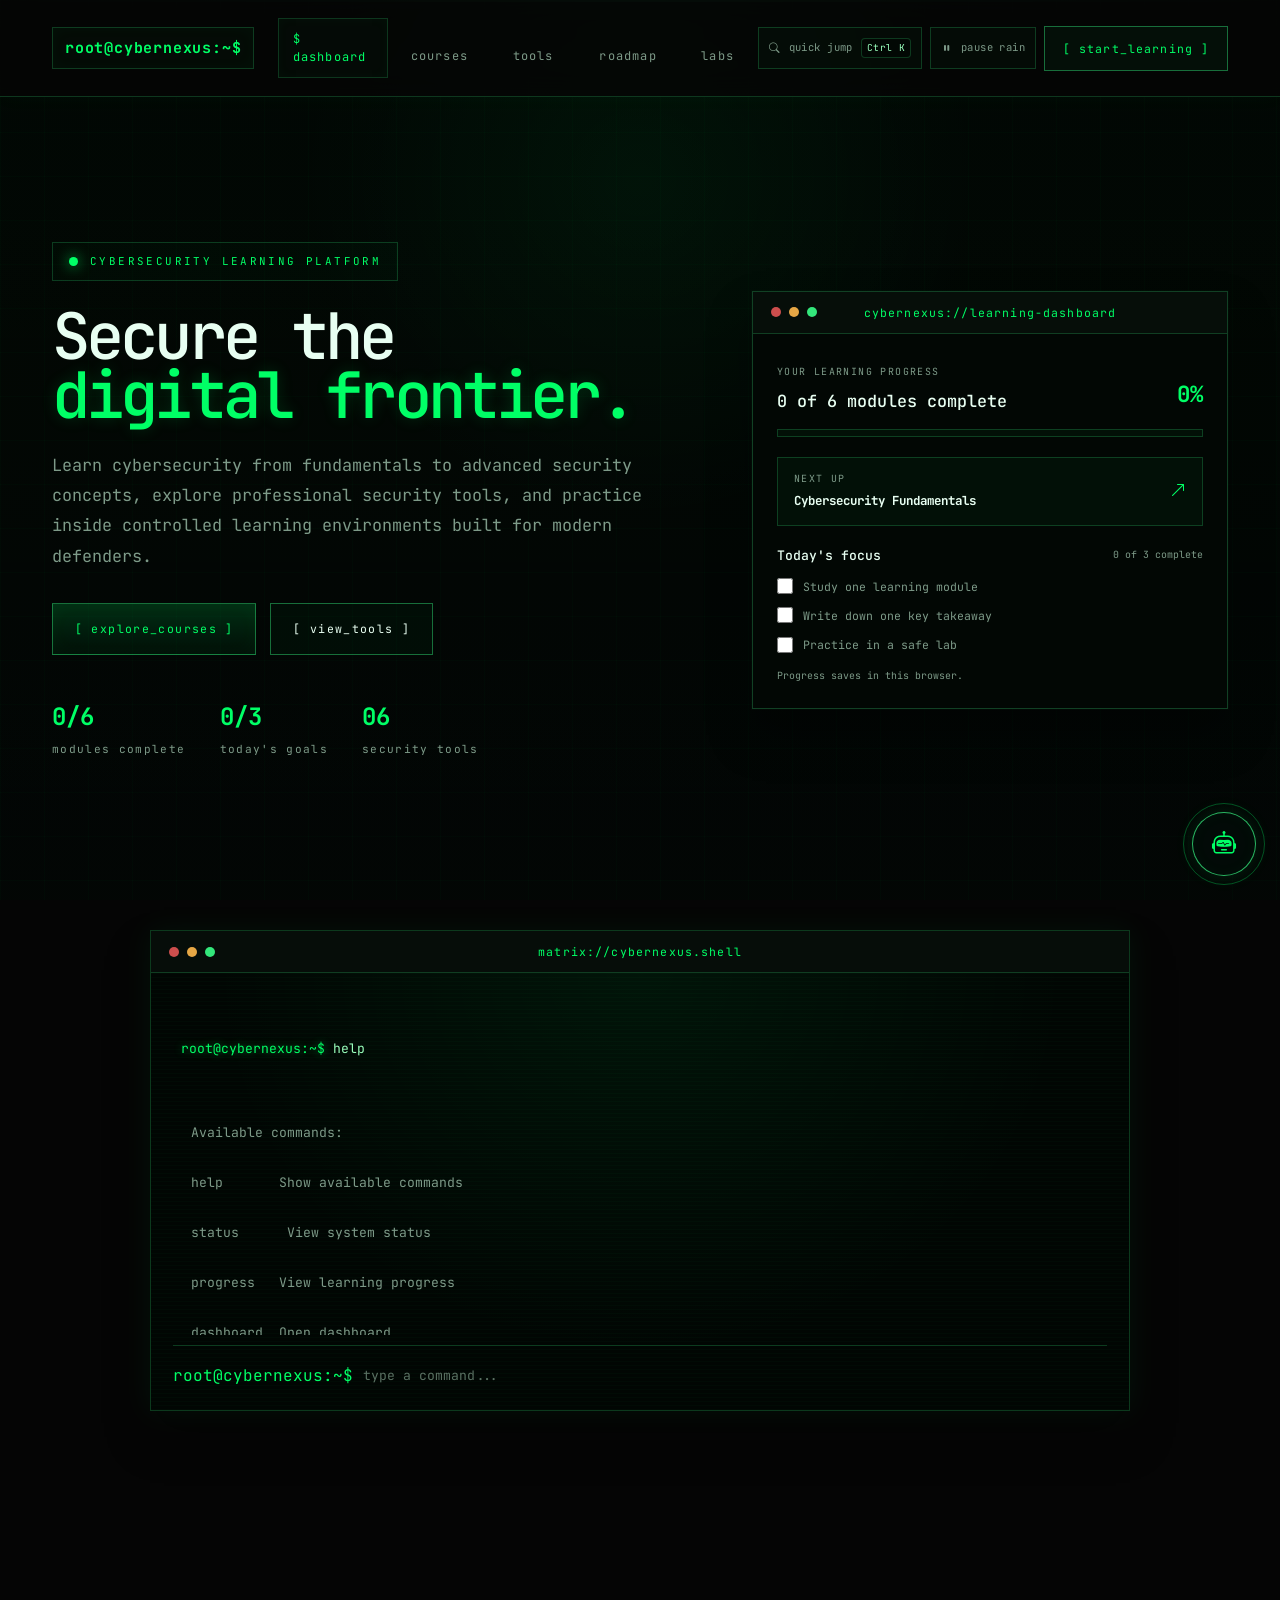
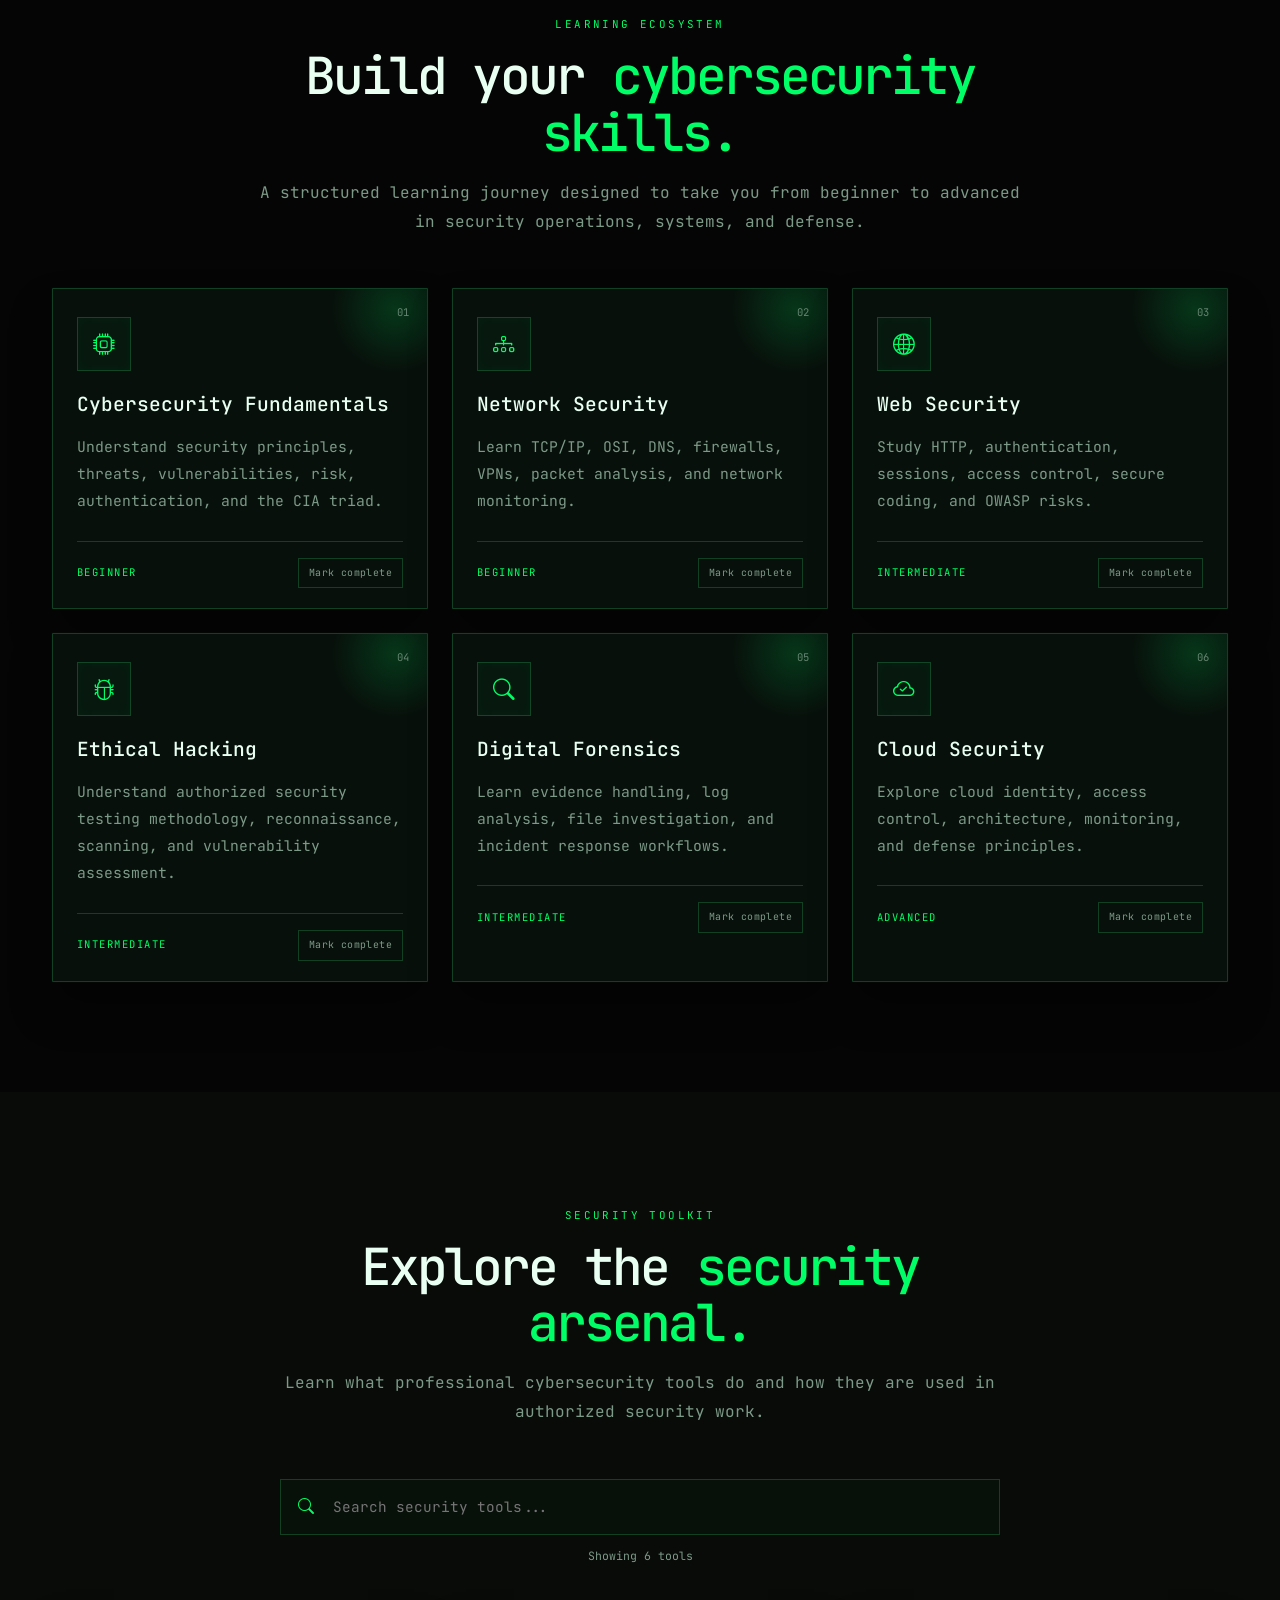
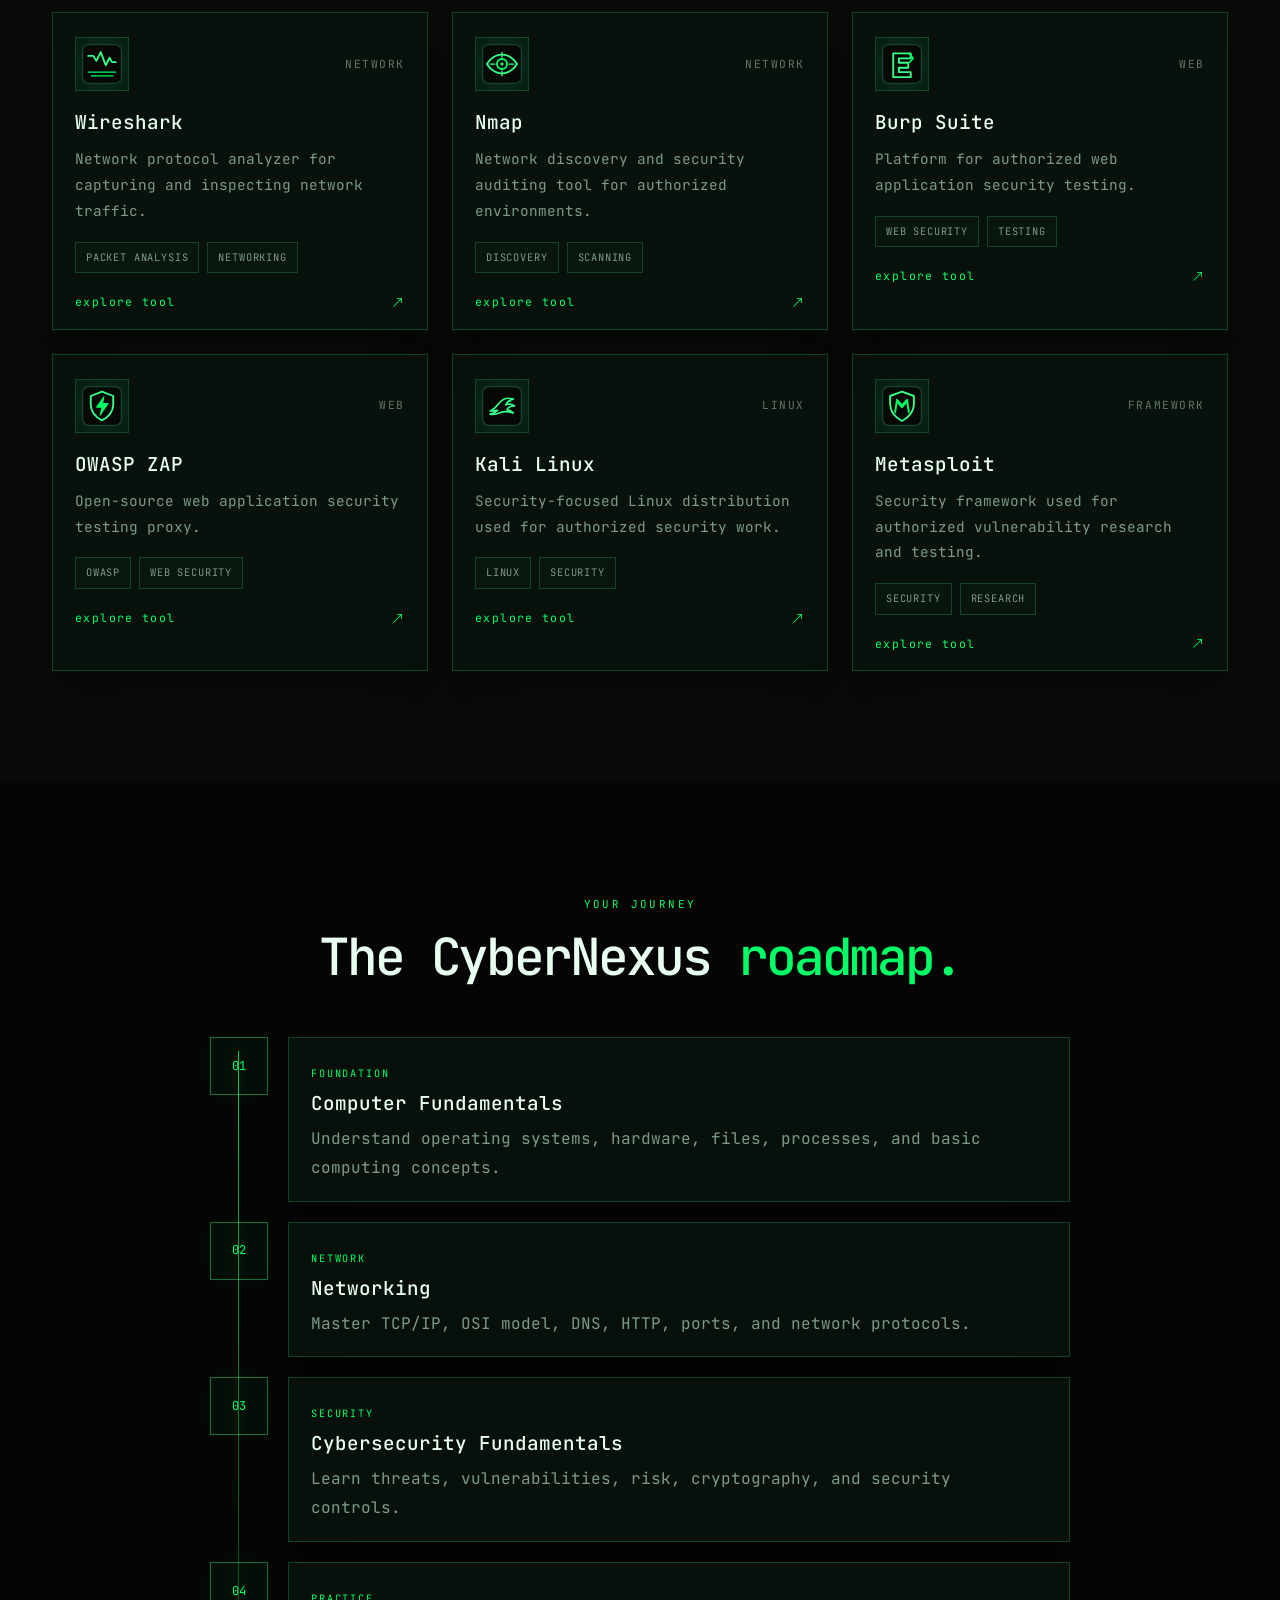
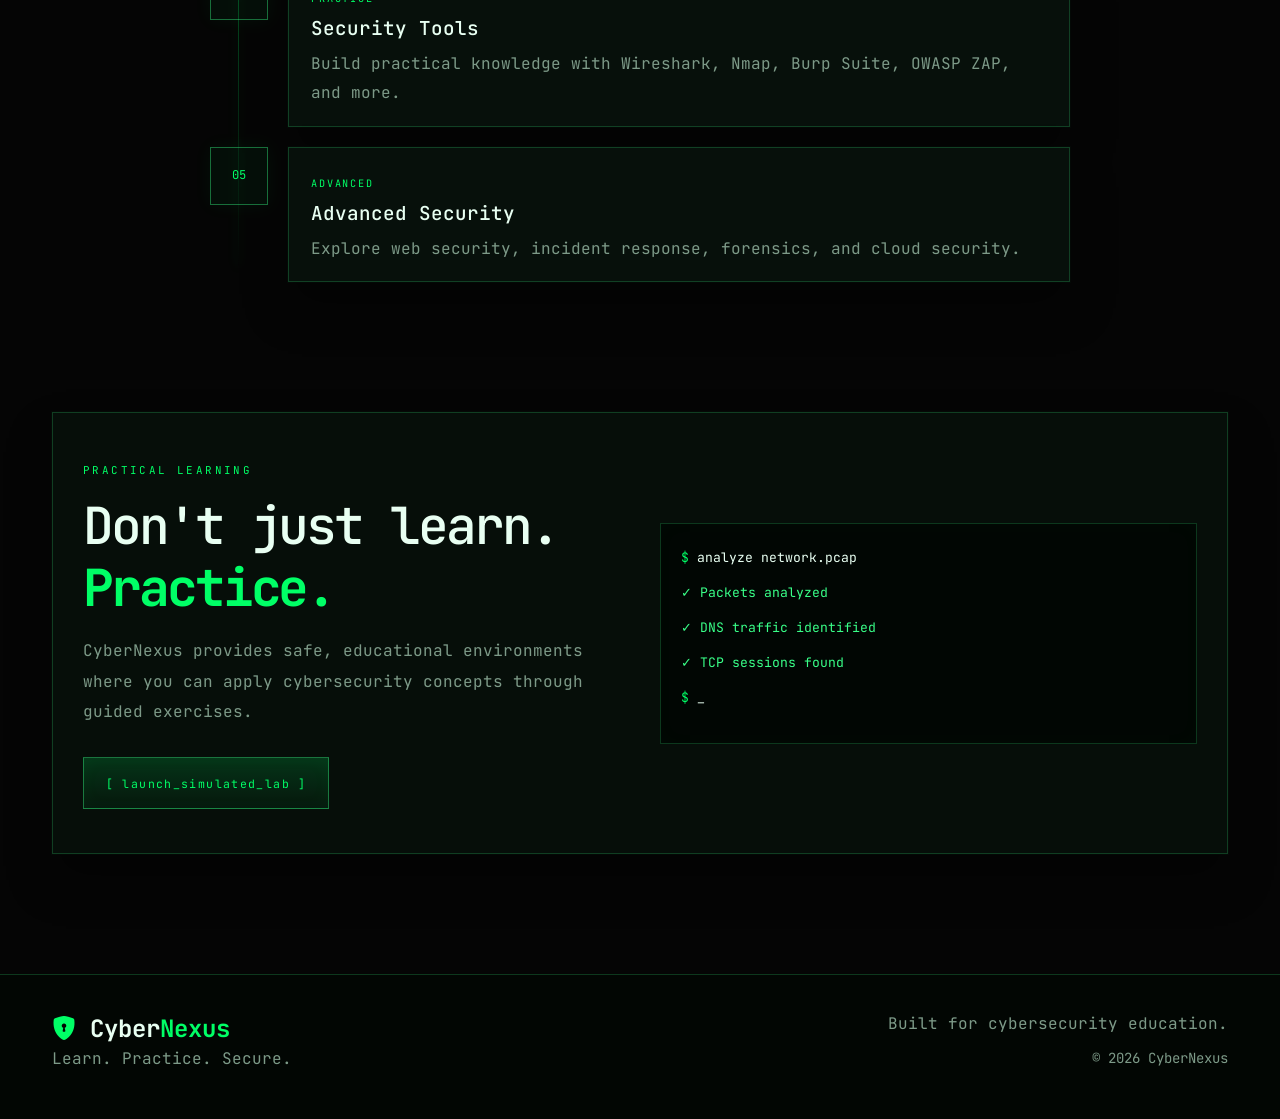
==== commit 6c6a0951: "after ai take over for 1" ====
--- a/index.html
+++ b/index.html
@@ -1,4 +1,4 @@
-﻿<!DOCTYPE html>
+<!DOCTYPE html>
 <html lang="en">
 
 <head>
@@ -63,7 +63,7 @@
         </div>
     </div>
 
-    <nav class="cyber-navbar navbar navbar-expand-lg fixed-top">
+    <nav class="cyber-navbar navbar navbar-expand-xl fixed-top">
         <div class="container terminal-nav-shell">
             <a class="navbar-brand" href="#home" aria-label="CyberNexus home">
                 <span class="brand-shell">root@cybernexus:~$</span>
@@ -82,10 +82,44 @@
                     <li class="nav-item"><a class="nav-link" href="#labs">labs</a></li>
                 </ul>
 
-                <a href="#courses" class="nav-button">[ start_learning ]</a>
+                <div class="nav-actions">
+                    <button class="nav-utility-button" id="openCommandPalette" type="button" aria-haspopup="dialog" aria-controls="commandPalette">
+                        <i class="bi bi-search" aria-hidden="true"></i>
+                        <span>quick jump</span>
+                        <kbd>Ctrl K</kbd>
+                    </button>
+                    <button class="nav-utility-button matrix-toggle" id="matrixToggle" type="button" aria-pressed="false" aria-label="Pause Matrix rain">
+                        <i class="bi bi-pause-fill" aria-hidden="true"></i>
+                        <span>pause rain</span>
+                    </button>
+                    <a href="#courses" class="nav-button">[ start_learning ]</a>
+                </div>
             </div>
         </div>
     </nav>
+
+    <dialog class="command-palette" id="commandPalette" aria-labelledby="commandPaletteTitle">
+        <div class="command-palette-header">
+            <div>
+                <span class="dashboard-eyebrow">CYBERNEXUS NAVIGATION</span>
+                <h2 id="commandPaletteTitle">Where do you want to go?</h2>
+            </div>
+            <button type="button" class="palette-close" id="closeCommandPalette" aria-label="Close quick jump">×</button>
+        </div>
+        <label class="palette-search">
+            <i class="bi bi-search" aria-hidden="true"></i>
+            <input id="paletteSearch" type="search" aria-label="Search dashboard sections" placeholder="Search courses, tools, labs..." autocomplete="off">
+        </label>
+        <nav class="palette-links" aria-label="Quick links">
+            <a href="#home" data-palette-item data-keywords="dashboard home progress goals">Dashboard <span>Learning progress & goals</span></a>
+            <a href="#courses" data-palette-item data-keywords="courses modules learning fundamentals">Courses <span>Browse learning modules</span></a>
+            <a href="#tools" data-palette-item data-keywords="tools toolkit wireshark nmap burp zap kali metasploit">Security tools <span>Explore the tool directory</span></a>
+            <a href="#roadmap" data-palette-item data-keywords="roadmap stages journey">Roadmap <span>View learning stages</span></a>
+            <a href="#labs" data-palette-item data-keywords="labs practice terminal simulation">Practice lab <span>Open the simulated terminal</span></a>
+        </nav>
+        <p class="palette-empty" id="paletteEmpty" hidden>No matching sections. Try another search.</p>
+        <p class="palette-hint"><kbd>Esc</kbd> to close <span>·</span> <kbd>Ctrl K</kbd> to open</p>
+    </dialog>
 
     <main id="main-content">
     <section id="home" class="hero">
@@ -180,7 +214,7 @@
                         <span></span>
                         <span></span>
                     </div>
-                    <div class="terminal-title">terminal://cybernexus</div>
+                    <div class="terminal-title">matrix://cybernexus.shell</div>
                 </div>
 
                 <div class="panel-body">
--- a/style.css
+++ b/style.css
@@ -1,4 +1,4 @@
-﻿:root {
+:root {
     --bg: #050505;
     --bg-soft: #0b120d;
     --panel: rgba(8, 15, 11, 0.9);
@@ -77,40 +77,48 @@
     overflow: hidden;
     pointer-events: none;
     z-index: -5;
-    opacity: 0.8;
+    opacity: 0.62;
     background:
         radial-gradient(circle at 50% 20%, rgba(0, 255, 102, 0.08), transparent 35%),
         linear-gradient(180deg, rgba(1, 4, 2, 0.95), rgba(4, 8, 6, 0.88));
 }
 
-.binary-column {
+.matrix-column {
     position: absolute;
-    top: -35vh;
-    width: 12px;
-    color: rgba(0, 255, 102, 0.9);
-    font-size: 12px;
-    line-height: 18px;
-    letter-spacing: 0.08em;
+    top: -110vh;
+    display: flex;
+    flex-direction: column;
+    width: 1em;
+    color: rgba(0, 255, 102, 0.44);
+    font-size: var(--matrix-size, 13px);
+    line-height: 1.25;
     text-align: center;
-    text-shadow: 0 0 8px rgba(0, 255, 102, 0.6), 0 0 18px rgba(0, 255, 102, 0.25);
-    animation: binaryFall linear infinite;
-    filter: blur(0.1px);
+    text-shadow: 0 0 7px rgba(0, 255, 102, 0.32);
+    animation: matrixFall var(--matrix-duration, 14s) linear infinite;
+    animation-delay: var(--matrix-delay, 0s);
     user-select: none;
     white-space: nowrap;
-}
-
-@keyframes binaryFall {
-    0% {
-        transform: translateY(-30vh);
-        opacity: 0;
-    }
-    10% {
-        opacity: 0.9;
-    }
-    100% {
-        transform: translateY(120vh);
-        opacity: 0;
-    }
+    will-change: transform;
+}
+
+.matrix-column span { opacity: 0.68; }
+
+.matrix-column .matrix-head {
+    color: #d7ffe5;
+    opacity: 1;
+    text-shadow: 0 0 5px #00ff66, 0 0 14px #00ff66;
+}
+
+.matrix-column .matrix-dim { opacity: 0.2; }
+
+@keyframes matrixFall {
+    0% { transform: translate3d(0, -15vh, 0); }
+    100% { transform: translate3d(0, 220vh, 0); }
+}
+
+body.matrix-paused .matrix-column,
+body.matrix-paused .scan-line {
+    animation-play-state: paused;
 }
 
 .background-grid {
@@ -143,6 +151,25 @@
 
 .container { max-width: 1200px; }
 
+@media (max-width: 1199px) {
+    .navbar-collapse {
+        margin-top: 18px;
+        padding: 18px 12px;
+        border: 1px solid var(--line);
+        background: rgba(8, 14, 10, 0.96);
+    }
+
+    .navbar-nav { margin-bottom: 12px; }
+
+    .nav-actions {
+        align-items: stretch;
+        flex-direction: column;
+    }
+
+    .nav-utility-button,
+    .nav-actions .nav-button { width: 100%; }
+}
+
 .cyber-navbar {
     padding: 18px 0;
     background: rgba(5, 5, 5, 0.8);
@@ -230,6 +257,149 @@
     box-shadow: 0 0 18px rgba(0, 255, 102, 0.12);
     transform: translateY(-1px);
 }
+
+.nav-actions {
+    display: flex;
+    align-items: center;
+    gap: 8px;
+}
+
+.nav-utility-button {
+    display: inline-flex;
+    align-items: center;
+    justify-content: center;
+    gap: 8px;
+    min-height: 42px;
+    padding: 8px 10px;
+    border: 1px solid var(--line);
+    background: rgba(0, 255, 102, 0.025);
+    color: var(--muted);
+    font-size: 0.66rem;
+    letter-spacing: 0.04em;
+    white-space: nowrap;
+    transition: 0.2s ease;
+}
+
+.nav-utility-button:hover,
+.nav-utility-button[aria-pressed="true"] {
+    border-color: var(--line-strong);
+    color: var(--green);
+}
+
+.nav-utility-button kbd,
+.palette-hint kbd {
+    padding: 2px 5px;
+    border: 1px solid var(--line);
+    background: rgba(0, 0, 0, 0.28);
+    color: var(--green-soft);
+    font: inherit;
+    font-size: 0.6rem;
+}
+
+.command-palette {
+    width: min(540px, calc(100vw - 32px));
+    max-height: min(680px, calc(100vh - 40px));
+    padding: 0;
+    border: 1px solid var(--line-strong);
+    background: #07100a;
+    color: var(--text);
+    box-shadow: 0 28px 90px rgba(0, 0, 0, 0.72), 0 0 32px rgba(0, 255, 102, 0.08);
+}
+
+.command-palette::backdrop {
+    background: rgba(0, 3, 1, 0.78);
+    backdrop-filter: blur(5px);
+}
+
+.command-palette-header {
+    display: flex;
+    justify-content: space-between;
+    align-items: flex-start;
+    gap: 18px;
+    padding: 22px 24px 18px;
+    border-bottom: 1px solid var(--line);
+}
+
+.command-palette-header h2 {
+    margin-top: 8px;
+    font-size: 1.1rem;
+}
+
+.palette-close {
+    border: 0;
+    background: none;
+    color: var(--muted);
+    font-size: 1.5rem;
+    line-height: 1;
+}
+
+.palette-search {
+    display: flex;
+    align-items: center;
+    gap: 12px;
+    margin: 18px 24px 12px;
+    padding: 12px 14px;
+    border: 1px solid var(--line);
+    color: var(--green);
+}
+
+.palette-search:focus-within { border-color: var(--green); }
+
+.palette-search input {
+    width: 100%;
+    min-width: 0;
+    border: 0;
+    outline: 0;
+    background: transparent;
+    color: var(--text);
+    font-size: 0.78rem;
+}
+
+.palette-links {
+    display: grid;
+    gap: 4px;
+    padding: 0 12px 12px;
+}
+
+.palette-links a {
+    display: flex;
+    justify-content: space-between;
+    align-items: center;
+    gap: 12px;
+    padding: 12px;
+    color: var(--text);
+    font-size: 0.76rem;
+}
+
+.palette-links a:hover,
+.palette-links a:focus-visible {
+    background: rgba(0, 255, 102, 0.07);
+    color: var(--green);
+}
+
+.palette-links a span {
+    color: var(--muted);
+    font-size: 0.64rem;
+    text-align: right;
+}
+
+.palette-empty {
+    padding: 12px 24px;
+    color: var(--muted);
+    font-size: 0.72rem;
+}
+
+.palette-hint {
+    display: flex;
+    align-items: center;
+    gap: 8px;
+    padding: 12px 24px;
+    border-top: 1px solid var(--line);
+    color: var(--muted);
+    font-size: 0.64rem;
+}
+
+.palette-links [hidden] { display: none; }
 
 .hero {
     min-height: 100vh;
@@ -589,13 +759,29 @@
     max-width: 980px;
     margin: 0 auto;
     overflow: hidden;
+    background: rgba(2, 8, 4, 0.94);
+    box-shadow: 0 0 28px rgba(0, 255, 102, 0.055), 0 26px 40px rgba(0, 0, 0, 0.35);
+}
+
+.command-panel .panel-body {
+    background:
+        linear-gradient(rgba(0, 255, 102, 0.018) 1px, transparent 1px),
+        radial-gradient(ellipse at 50% 0, rgba(0, 255, 102, 0.06), transparent 62%),
+        rgba(2, 7, 4, 0.96);
+    background-size: 100% 4px, auto, auto;
 }
 
 .command-output {
     min-height: 210px;
+    max-height: 340px;
+    overflow-y: auto;
     padding: 18px 8px 10px;
     color: var(--text);
-}
+    scrollbar-color: var(--line-strong) transparent;
+}
+
+.command-output > .command-line:first-child { color: var(--green-soft); }
+.command-output .prompt { text-shadow: 0 0 8px rgba(0, 255, 102, 0.45); }
 
 .output-block {
     margin-top: 10px;
@@ -1198,15 +1384,6 @@
 }
 
 @media (max-width: 991px) {
-    .navbar-collapse {
-        margin-top: 18px;
-        padding: 18px 12px;
-        border: 1px solid var(--line);
-        background: rgba(8, 14, 10, 0.96);
-    }
-
-    .navbar-nav { margin-bottom: 12px; }
-
     .hero {
         padding-top: 150px;
         text-align: center;
@@ -1243,6 +1420,11 @@
     .lab-line { font-size: 0.74rem; }
     .section { padding: 86px 0; }
     .tool-modern-card { padding: 22px 18px 18px; }
+    .command-palette-header { padding: 18px; }
+    .palette-search { margin-right: 18px; margin-left: 18px; }
+    .palette-links a { align-items: flex-start; flex-direction: column; gap: 4px; }
+    .palette-links a span { text-align: left; }
+    .palette-hint { padding-right: 18px; padding-left: 18px; }
 }
 
 @media (prefers-reduced-motion: reduce) {
@@ -1251,4 +1433,7 @@
         transition: none !important;
         scroll-behavior: auto !important;
     }
-}
+
+    #binary-rain,
+    .scan-line { display: none; }
+}
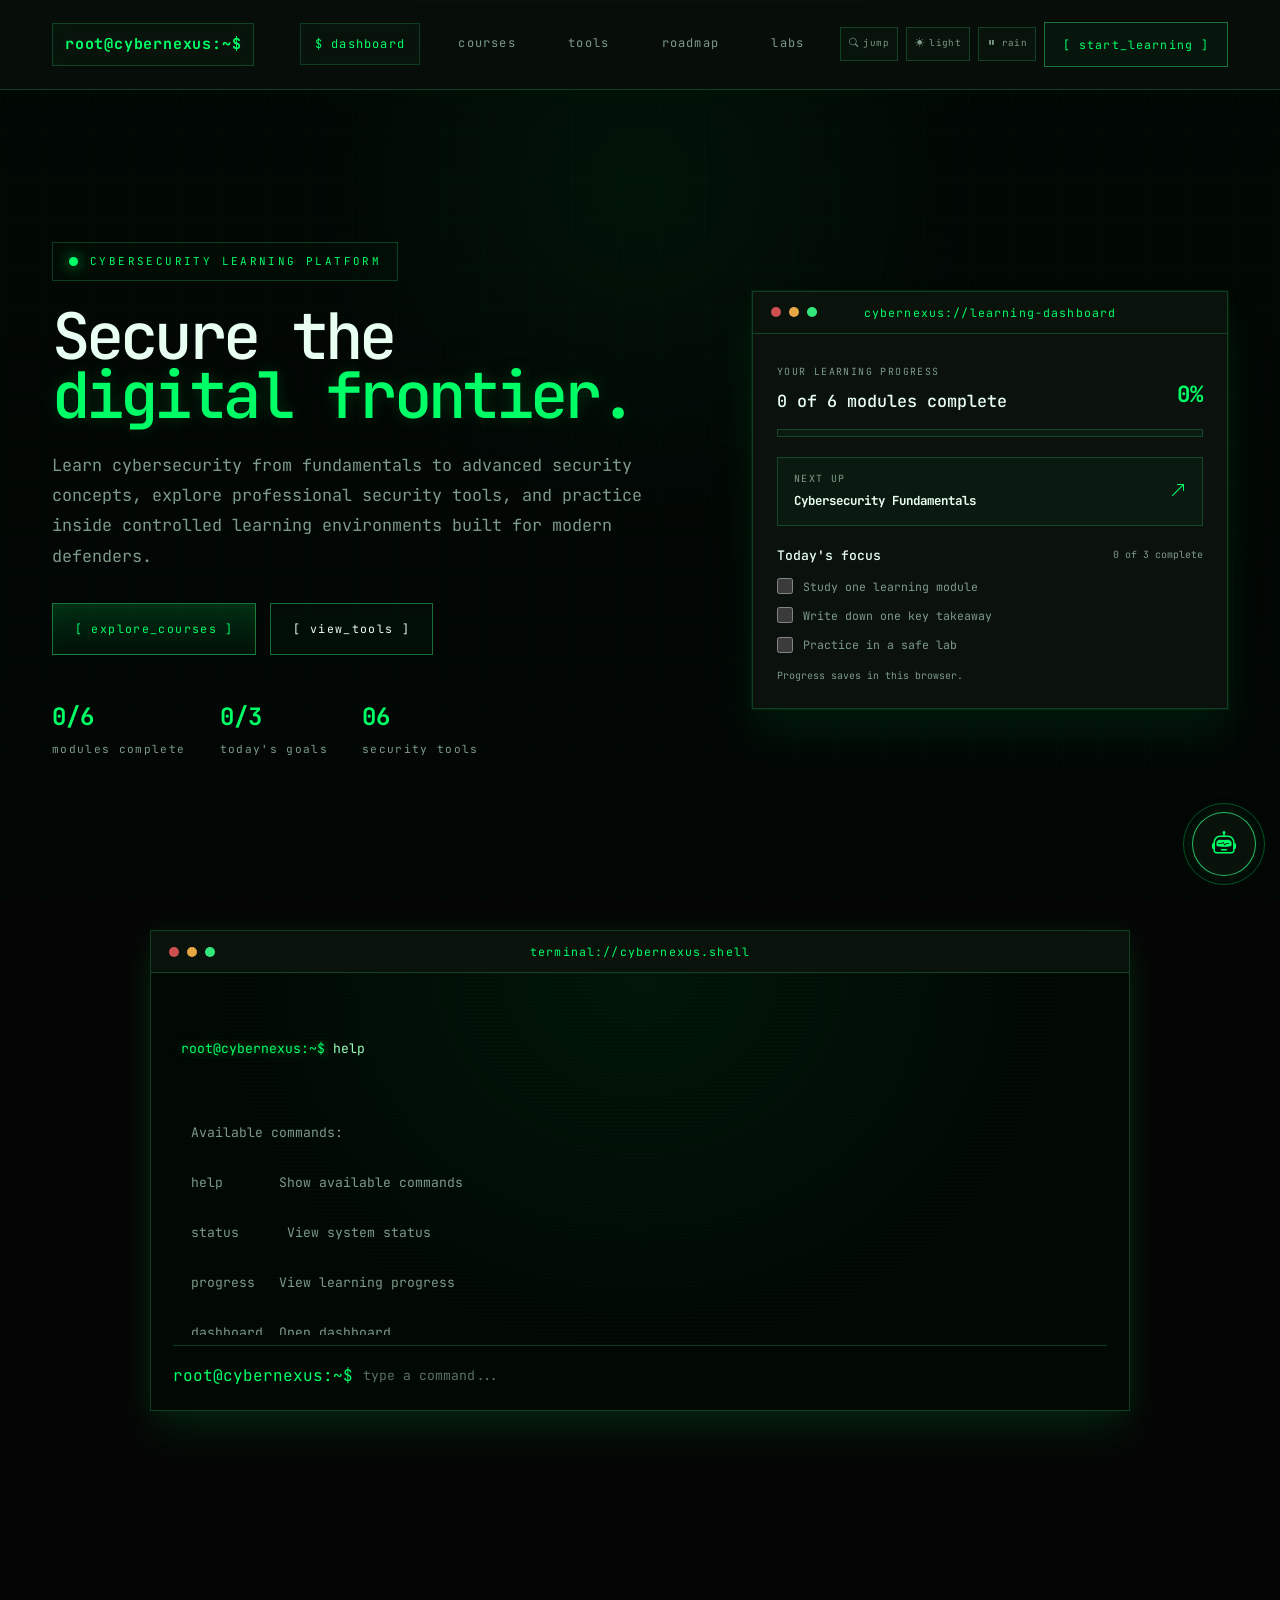
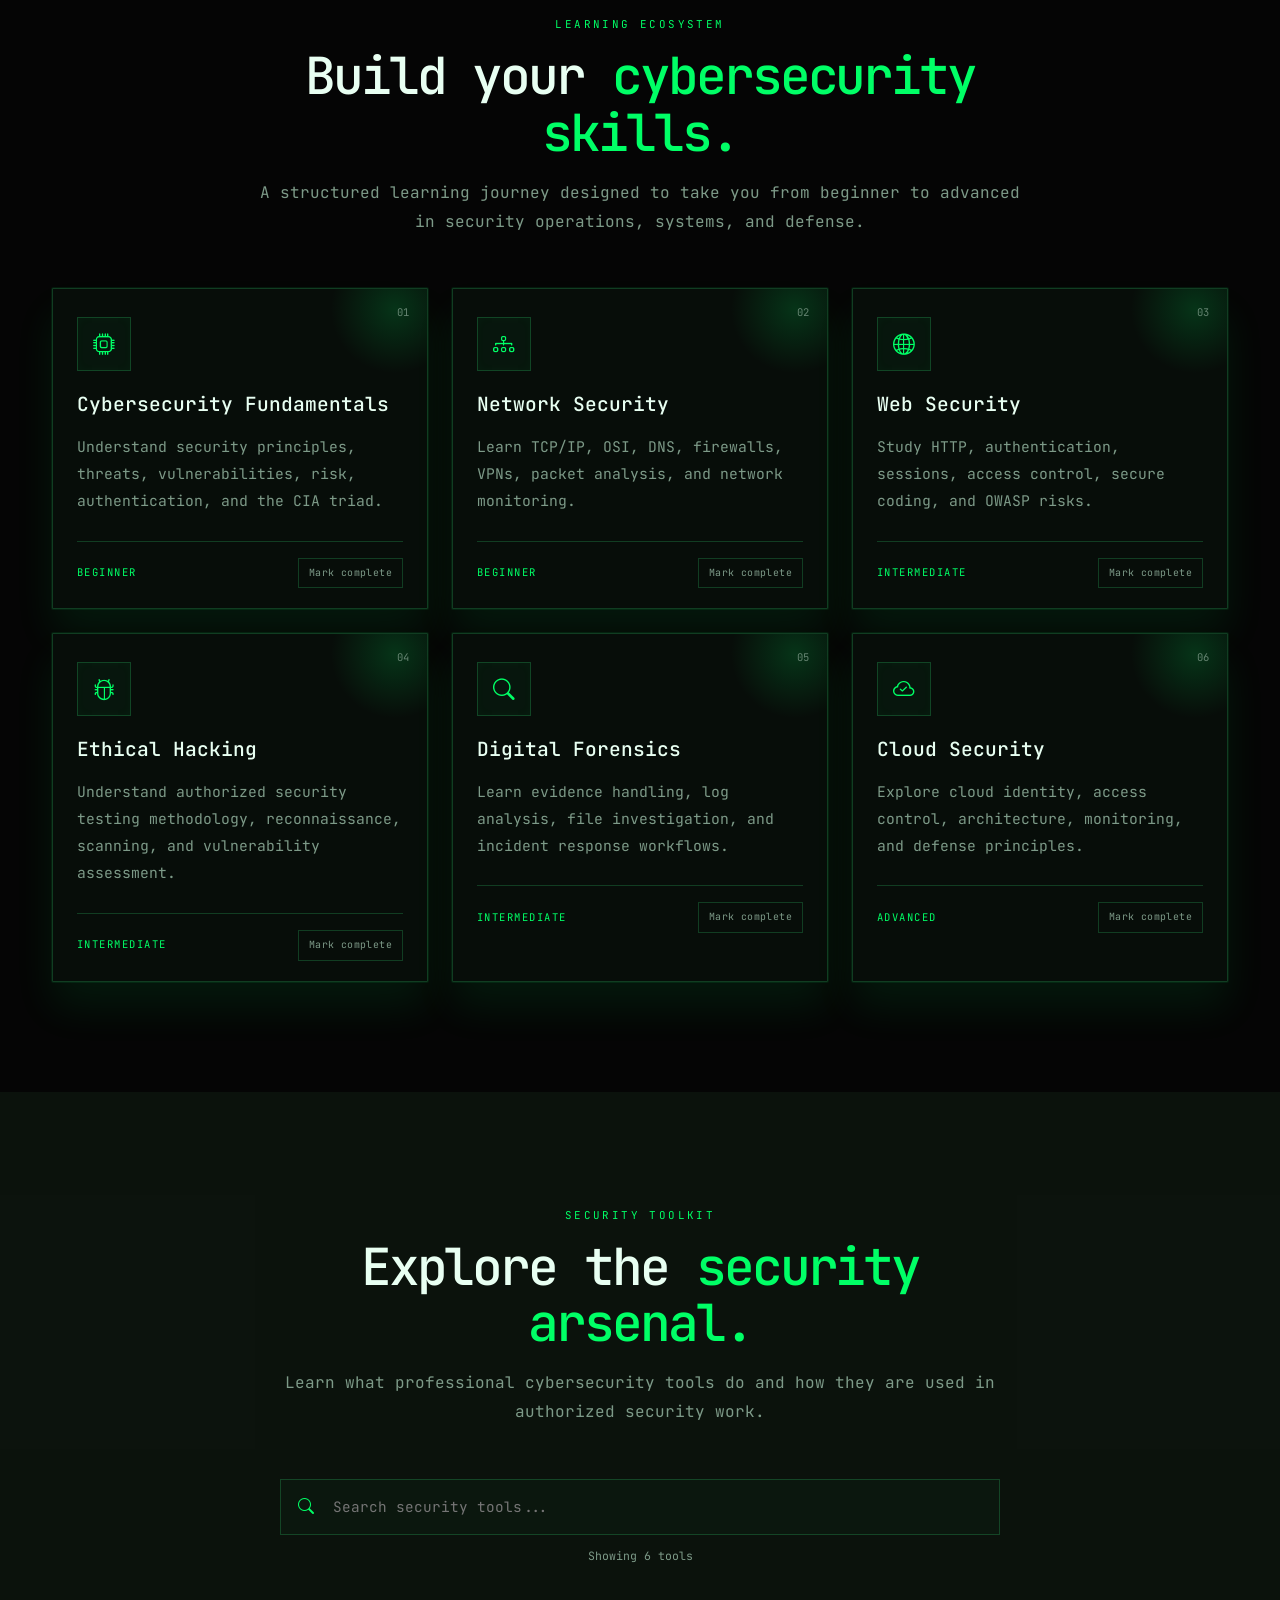
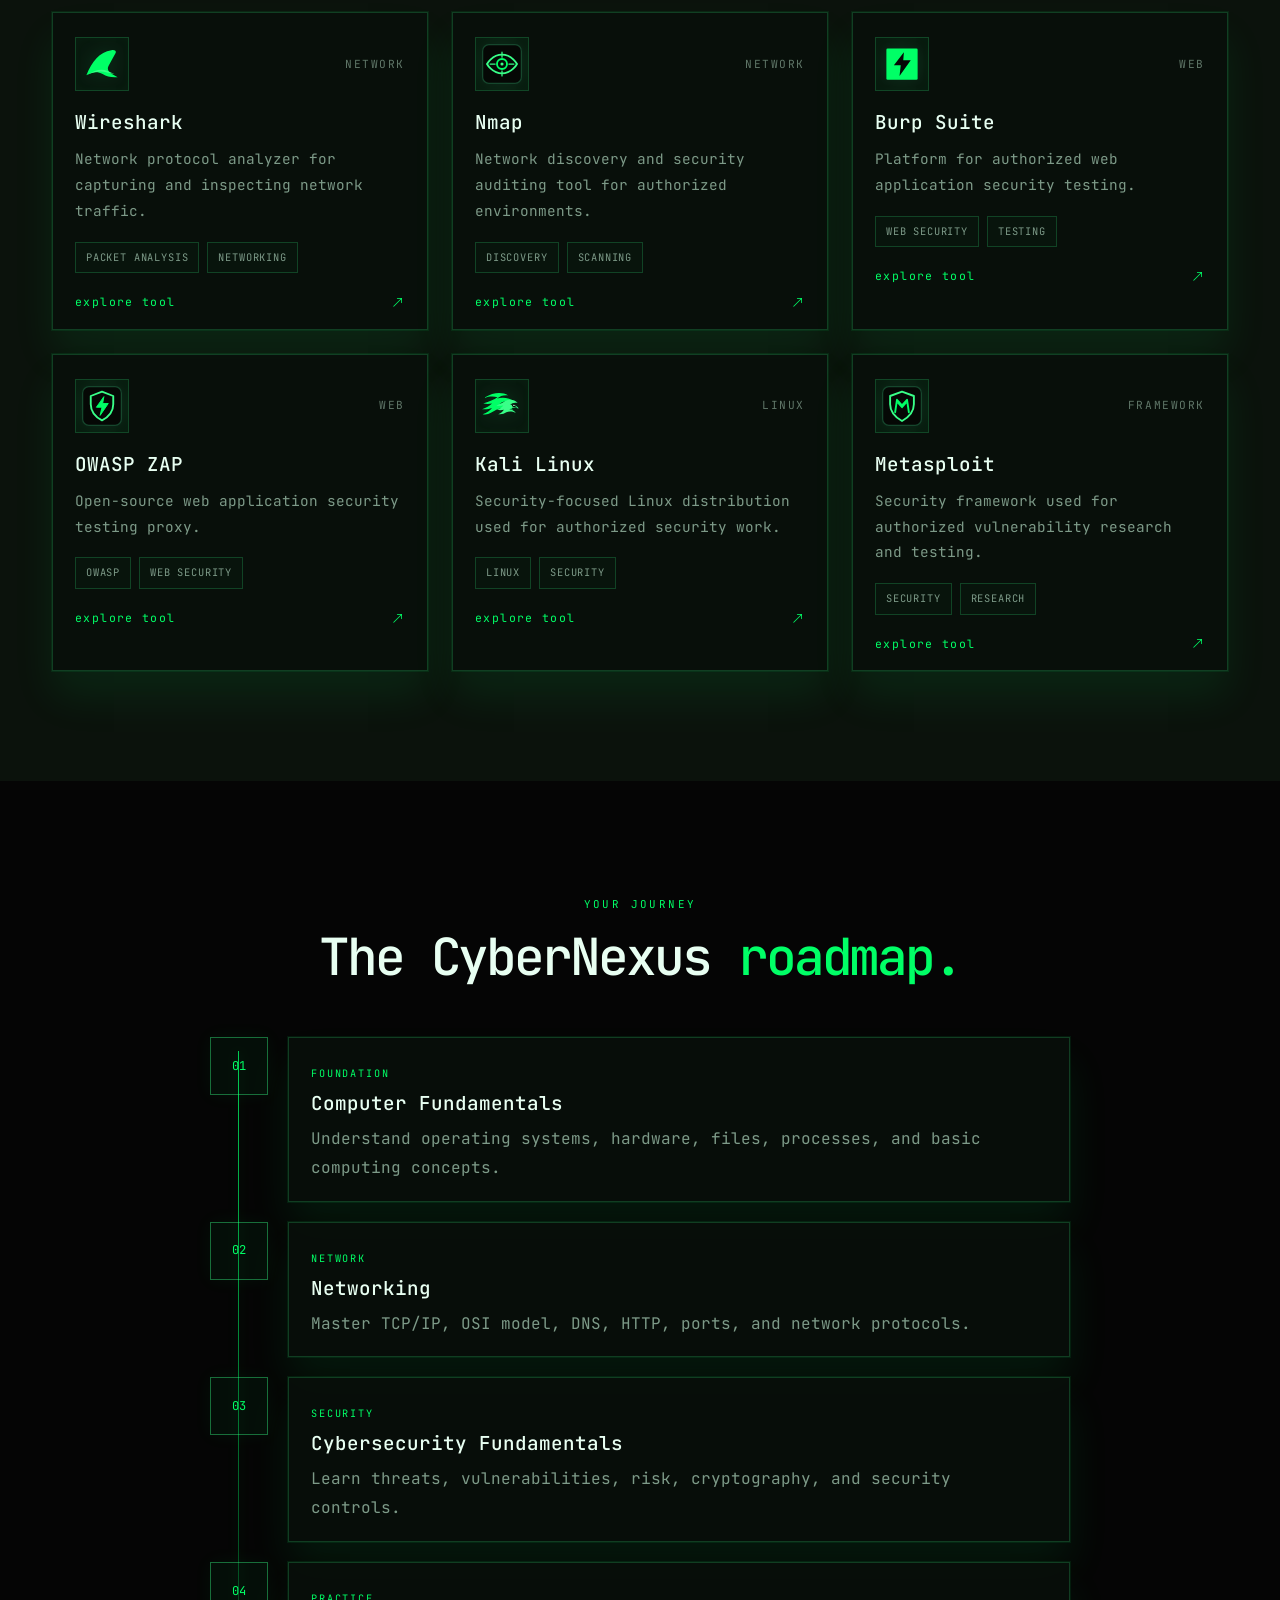
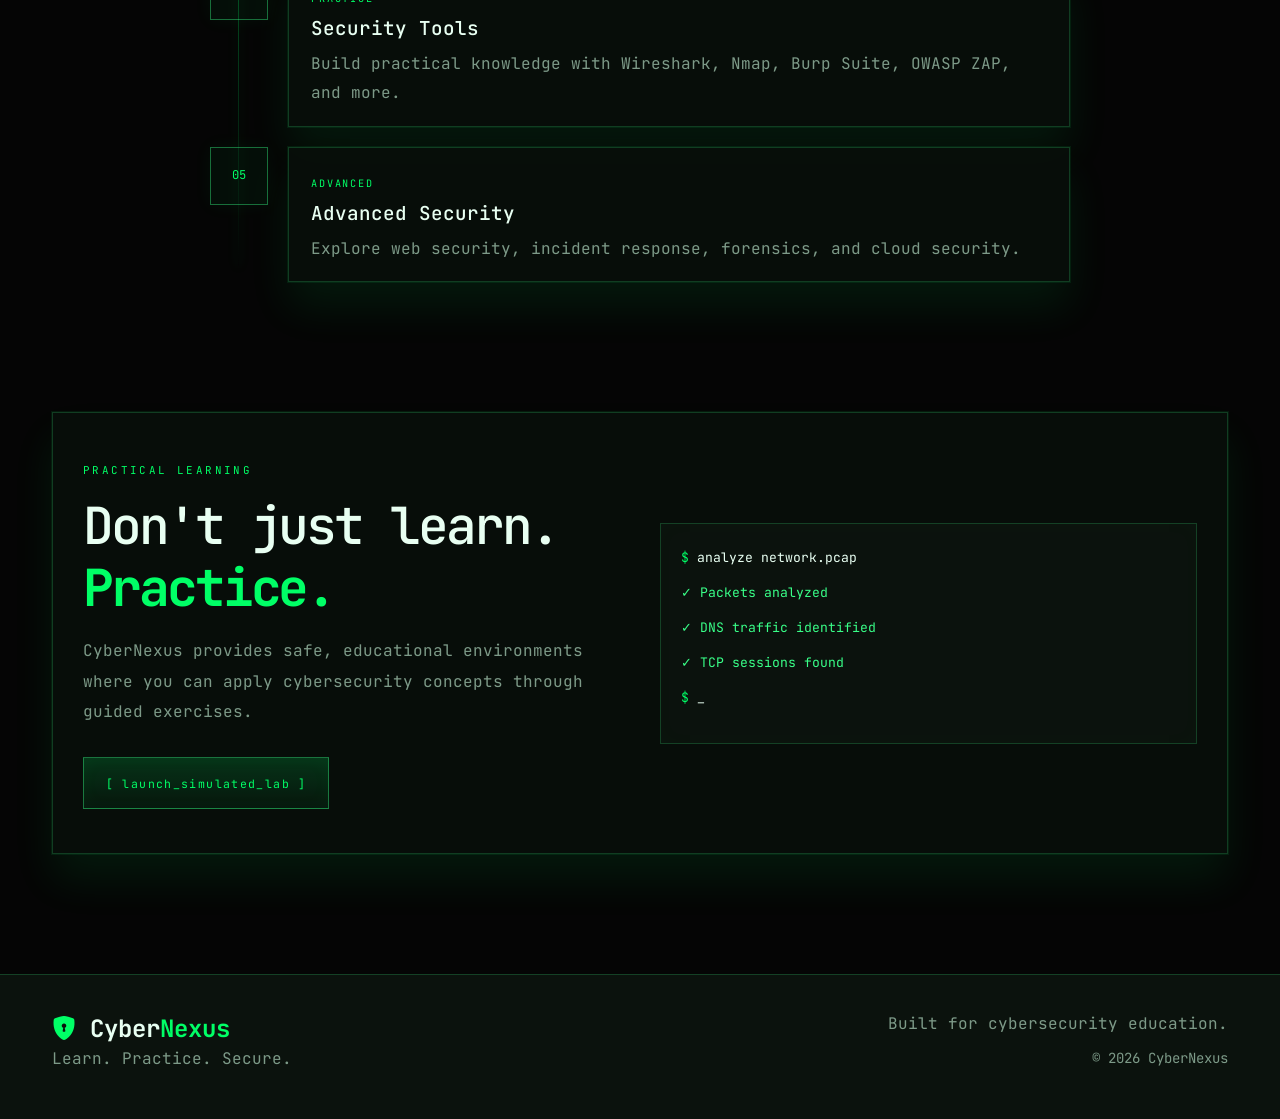
==== commit 379568b2: "after ai take over for 2" ====
--- a/index.html
+++ b/index.html
@@ -8,6 +8,13 @@
     <meta name="theme-color" content="#050505">
     <title>CyberNexus | Cybersecurity Terminal</title>
 
+    <script>
+        try {
+            document.documentElement.dataset.theme = localStorage.getItem("cybernexus-theme") === "light" ? "light" : "dark";
+        } catch (error) {
+            document.documentElement.dataset.theme = "dark";
+        }
+    </script>
     <link href="https://cdn.jsdelivr.net/npm/bootstrap@5.3.3/dist/css/bootstrap.min.css" rel="stylesheet">
     <link rel="stylesheet" href="https://cdn.jsdelivr.net/npm/bootstrap-icons@1.11.3/font/bootstrap-icons.min.css">
     <link rel="preconnect" href="https://fonts.googleapis.com">
@@ -85,12 +92,16 @@
                 <div class="nav-actions">
                     <button class="nav-utility-button" id="openCommandPalette" type="button" aria-haspopup="dialog" aria-controls="commandPalette">
                         <i class="bi bi-search" aria-hidden="true"></i>
-                        <span>quick jump</span>
+                        <span>jump</span>
                         <kbd>Ctrl K</kbd>
+                    </button>
+                    <button class="nav-utility-button theme-toggle" id="themeToggle" type="button" aria-label="Switch to light theme">
+                        <i class="bi bi-sun-fill" aria-hidden="true"></i>
+                        <span>light</span>
                     </button>
                     <button class="nav-utility-button matrix-toggle" id="matrixToggle" type="button" aria-pressed="false" aria-label="Pause Matrix rain">
                         <i class="bi bi-pause-fill" aria-hidden="true"></i>
-                        <span>pause rain</span>
+                        <span>rain</span>
                     </button>
                     <a href="#courses" class="nav-button">[ start_learning ]</a>
                 </div>
@@ -214,7 +225,7 @@
                         <span></span>
                         <span></span>
                     </div>
-                    <div class="terminal-title">matrix://cybernexus.shell</div>
+                    <div class="terminal-title">terminal://cybernexus.shell</div>
                 </div>
 
                 <div class="panel-body">
@@ -337,7 +348,7 @@
                     <div class="tool-modern-card">
                         <div class="tool-header">
                             <div class="tool-logo">
-                                <img src="assets/logos/wireshark.svg" alt="Wireshark-inspired green icon" width="38" height="38" loading="lazy" decoding="async" />
+                                <img src="assets/logos/wireshark.svg" alt="Green network packet analyzer icon" width="38" height="38" loading="lazy" decoding="async" />
                             </div>
                             <span>NETWORK</span>
                         </div>
@@ -367,7 +378,7 @@
                     <div class="tool-modern-card">
                         <div class="tool-header">
                             <div class="tool-logo">
-                                <img src="assets/logos/burpsuite.svg" alt="Burp Suite-inspired green icon" width="38" height="38" loading="lazy" decoding="async" />
+                                <img src="assets/logos/burpsuite.svg" alt="Green web traffic proxy and intercept icon" width="38" height="38" loading="lazy" decoding="async" />
                             </div>
                             <span>WEB</span>
                         </div>
@@ -397,7 +408,7 @@
                     <div class="tool-modern-card">
                         <div class="tool-header">
                             <div class="tool-logo">
-                                <img src="assets/logos/kali-linux.svg" alt="Kali Linux-inspired green icon" width="38" height="38" loading="lazy" decoding="async" />
+                                <img src="assets/logos/kali-linux.svg" alt="Green Kali Linux dragon-inspired logo" width="38" height="38" loading="lazy" decoding="async" />
                             </div>
                             <span>LINUX</span>
                         </div>
--- a/style.css
+++ b/style.css
@@ -1,4 +1,5 @@
 :root {
+    color-scheme: dark;
     --bg: #050505;
     --bg-soft: #0b120d;
     --panel: rgba(8, 15, 11, 0.9);
@@ -17,6 +18,26 @@
     --shadow: rgba(0, 255, 102, 0.08);
 }
 
+:root[data-theme="light"] {
+    color-scheme: light;
+    --bg: #f3f7f4;
+    --bg-soft: #e9f0eb;
+    --panel: rgba(255, 255, 255, 0.94);
+    --panel-strong: #ffffff;
+    --panel-alt: #eaf1ec;
+    --green: #087c3f;
+    --green-strong: #07934a;
+    --green-soft: #17653b;
+    --muted: #52665a;
+    --text: #15241a;
+    --line: rgba(12, 103, 55, 0.2);
+    --line-strong: rgba(12, 103, 55, 0.4);
+    --warning: #8a5700;
+    --error: #a52e2e;
+    --info: #176786;
+    --shadow: rgba(0, 90, 43, 0.08);
+}
+
 * { box-sizing: border-box; }
 
 html { scroll-behavior: smooth; }
@@ -103,6 +124,15 @@
 
 .matrix-column span { opacity: 0.68; }
 
+.matrix-column .matrix-token {
+    display: block;
+    padding: 1px 2px;
+    color: rgba(57, 255, 136, 0.5);
+    font-size: 0.52em;
+    font-weight: 700;
+    letter-spacing: 0.04em;
+}
+
 .matrix-column .matrix-head {
     color: #d7ffe5;
     opacity: 1;
@@ -156,7 +186,7 @@
         margin-top: 18px;
         padding: 18px 12px;
         border: 1px solid var(--line);
-        background: rgba(8, 14, 10, 0.96);
+        background: var(--panel-strong);
     }
 
     .navbar-nav { margin-bottom: 12px; }
@@ -172,11 +202,13 @@
 
 .cyber-navbar {
     padding: 18px 0;
-    background: rgba(5, 5, 5, 0.8);
+    background: var(--panel);
     border-bottom: 1px solid var(--line);
     backdrop-filter: blur(14px);
     box-shadow: 0 0 20px rgba(0, 255, 102, 0.03);
 }
+
+.cyber-navbar.is-scrolled { background: var(--panel-strong); }
 
 .terminal-nav-shell { display: flex; align-items: center; }
 
@@ -268,18 +300,20 @@
     display: inline-flex;
     align-items: center;
     justify-content: center;
-    gap: 8px;
-    min-height: 42px;
-    padding: 8px 10px;
+    gap: 5px;
+    min-height: 34px;
+    padding: 5px 8px;
     border: 1px solid var(--line);
     background: rgba(0, 255, 102, 0.025);
     color: var(--muted);
-    font-size: 0.66rem;
+    font-size: 0.58rem;
     letter-spacing: 0.04em;
     white-space: nowrap;
     transition: 0.2s ease;
 }
 
+.nav-utility-button kbd { display: none; }
+
 .nav-utility-button:hover,
 .nav-utility-button[aria-pressed="true"] {
     border-color: var(--line-strong);
@@ -290,7 +324,7 @@
 .palette-hint kbd {
     padding: 2px 5px;
     border: 1px solid var(--line);
-    background: rgba(0, 0, 0, 0.28);
+    background: var(--bg-soft);
     color: var(--green-soft);
     font: inherit;
     font-size: 0.6rem;
@@ -301,7 +335,7 @@
     max-height: min(680px, calc(100vh - 40px));
     padding: 0;
     border: 1px solid var(--line-strong);
-    background: #07100a;
+    background: var(--panel-strong);
     color: var(--text);
     box-shadow: 0 28px 90px rgba(0, 0, 0, 0.72), 0 0 32px rgba(0, 255, 102, 0.08);
 }
@@ -530,8 +564,8 @@
 .lab-box,
 .road-content {
     border: 1px solid var(--line);
-    background: rgba(9, 19, 13, 0.86);
-    box-shadow: 0 0 0 1px rgba(0, 255, 102, 0.02), 0 26px 40px rgba(0, 0, 0, 0.35);
+    background: var(--panel);
+    box-shadow: 0 0 0 1px var(--shadow), 0 26px 40px var(--shadow);
 }
 
 .console-shell {
@@ -548,7 +582,7 @@
     justify-content: center;
     padding: 12px 18px;
     border-bottom: 1px solid var(--line);
-    background: rgba(7, 14, 10, 0.96);
+    background: var(--panel-strong);
 }
 
 .terminal-buttons {
@@ -579,14 +613,14 @@
 .console-body,
 .panel-body {
     padding: 22px 22px 18px;
-    background: rgba(3, 7, 4, 0.9);
+    background: var(--bg-soft);
 }
 
 .learning-dashboard { max-width: 560px; }
 
 .dashboard-body {
     padding: 24px;
-    background: rgba(3, 7, 4, 0.94);
+    background: var(--bg-soft);
 }
 
 .dashboard-progress-header,
@@ -759,8 +793,8 @@
     max-width: 980px;
     margin: 0 auto;
     overflow: hidden;
-    background: rgba(2, 8, 4, 0.94);
-    box-shadow: 0 0 28px rgba(0, 255, 102, 0.055), 0 26px 40px rgba(0, 0, 0, 0.35);
+    background: var(--panel);
+    box-shadow: 0 0 28px var(--shadow), 0 26px 40px var(--shadow);
 }
 
 .command-panel .panel-body {
@@ -855,7 +889,7 @@
 .tool-modern-card:hover,
 .lab-box:hover {
     border-color: var(--line-strong);
-    box-shadow: 0 0 0 1px rgba(0, 255, 102, 0.05), 0 20px 30px rgba(0, 0, 0, 0.28);
+    box-shadow: 0 0 0 1px var(--shadow), 0 20px 30px var(--shadow);
     transform: translateY(-2px);
 }
 
@@ -939,7 +973,7 @@
 
 .modern-card.is-complete { border-color: var(--line-strong); }
 
-.tools-section { background: rgba(10, 15, 11, 0.72); }
+.tools-section { background: var(--panel-alt); }
 
 .tool-search {
     position: relative;
@@ -1130,7 +1164,7 @@
     align-items: center;
     gap: 40px;
     padding: 44px 30px;
-    background: rgba(7, 16, 10, 0.9);
+    background: var(--panel);
 }
 
 .lab-content { flex: 1; }
@@ -1161,7 +1195,7 @@
 
 .lab-terminal {
     padding: 22px 20px;
-    background: rgba(2, 6, 4, 0.95);
+    background: var(--bg-soft);
     border: 1px solid var(--line);
     box-shadow: inset 0 0 20px rgba(0, 255, 102, 0.02);
 }
@@ -1178,7 +1212,7 @@
 footer {
     padding: 36px 0 48px;
     border-top: 1px solid var(--line);
-    background: rgba(3, 7, 4, 0.96);
+    background: var(--bg-soft);
 }
 
 .footer-brand {
@@ -1219,7 +1253,7 @@
     height: 64px;
     border-radius: 50%;
     border: 1px solid rgba(57, 255, 136, 0.7);
-    background: rgba(3, 11, 8, 0.92);
+    background: var(--panel-strong);
     color: var(--green);
     font-size: 1.5rem;
     box-shadow: 0 0 18px rgba(0, 255, 102, 0.12), inset 0 0 16px rgba(0, 255, 102, 0.03);
@@ -1245,7 +1279,7 @@
     width: 350px;
     max-width: calc(100vw - 32px);
     height: 470px;
-    background: rgba(2, 8, 4, 0.96);
+    background: var(--panel-strong);
     border: 1px solid rgba(57, 255, 136, 0.35);
     box-shadow: 0 0 25px rgba(0, 255, 102, 0.08); 
     display: none;
@@ -1437,3 +1471,26 @@
     #binary-rain,
     .scan-line { display: none; }
 }
+
+:root[data-theme="light"] #binary-rain {
+    opacity: 0.16;
+    background:
+        radial-gradient(circle at 50% 20%, rgba(0, 140, 65, 0.06), transparent 35%),
+        linear-gradient(180deg, rgba(243, 247, 244, 0.94), rgba(233, 240, 235, 0.88));
+}
+
+:root[data-theme="light"] .matrix-column { color: rgba(0, 108, 48, 0.36); }
+:root[data-theme="light"] .matrix-column .matrix-token { color: rgba(0, 108, 48, 0.48); }
+:root[data-theme="light"] .matrix-column .matrix-head {
+    color: #17653b;
+    text-shadow: 0 0 5px rgba(0, 147, 74, 0.28);
+}
+:root[data-theme="light"] .command-palette::backdrop { background: rgba(16, 32, 21, 0.38); }
+:root[data-theme="light"] .command-palette { box-shadow: 0 28px 90px rgba(20, 45, 28, 0.22), 0 0 32px var(--shadow); }
+:root[data-theme="light"] .command-panel .panel-body {
+    background:
+        linear-gradient(rgba(0, 110, 50, 0.025) 1px, transparent 1px),
+        radial-gradient(ellipse at 50% 0, rgba(0, 140, 65, 0.045), transparent 62%),
+        var(--bg-soft);
+}
+:root[data-theme="light"] .ai-header button { color: var(--muted); }
